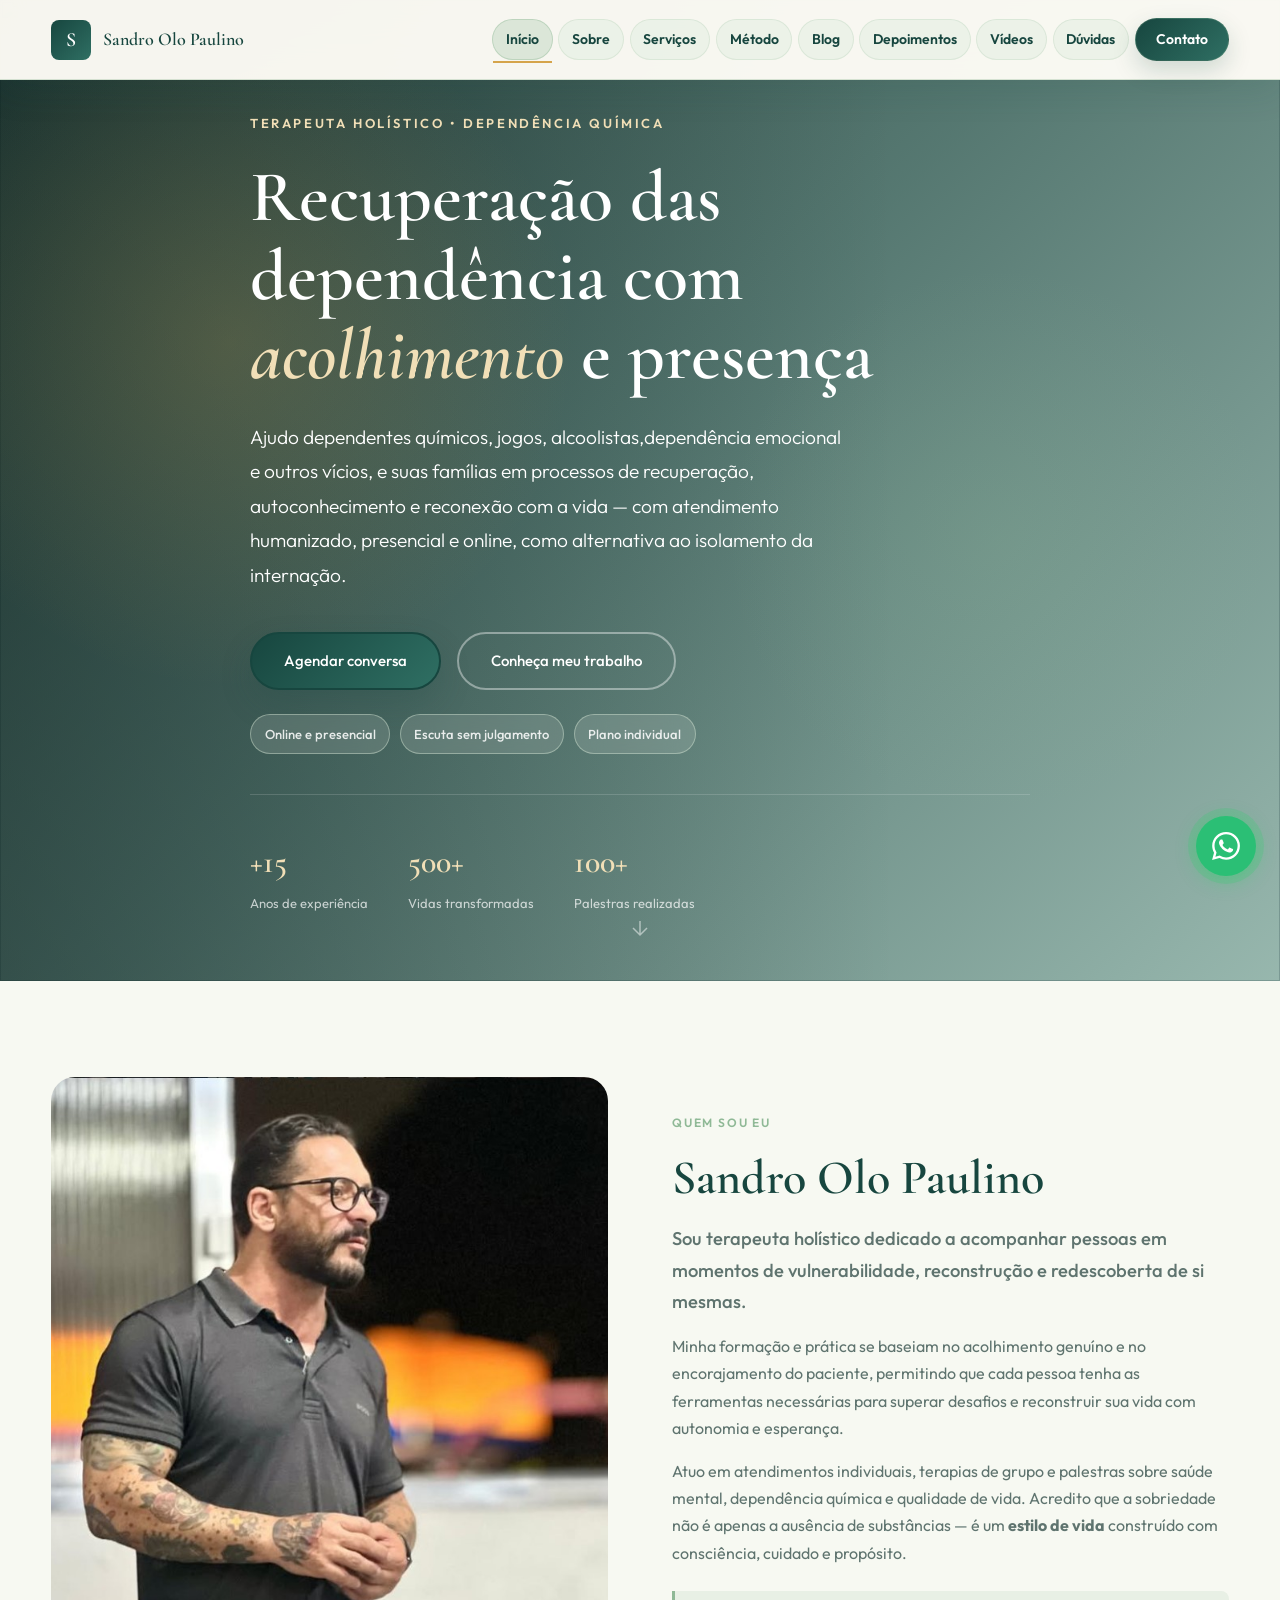
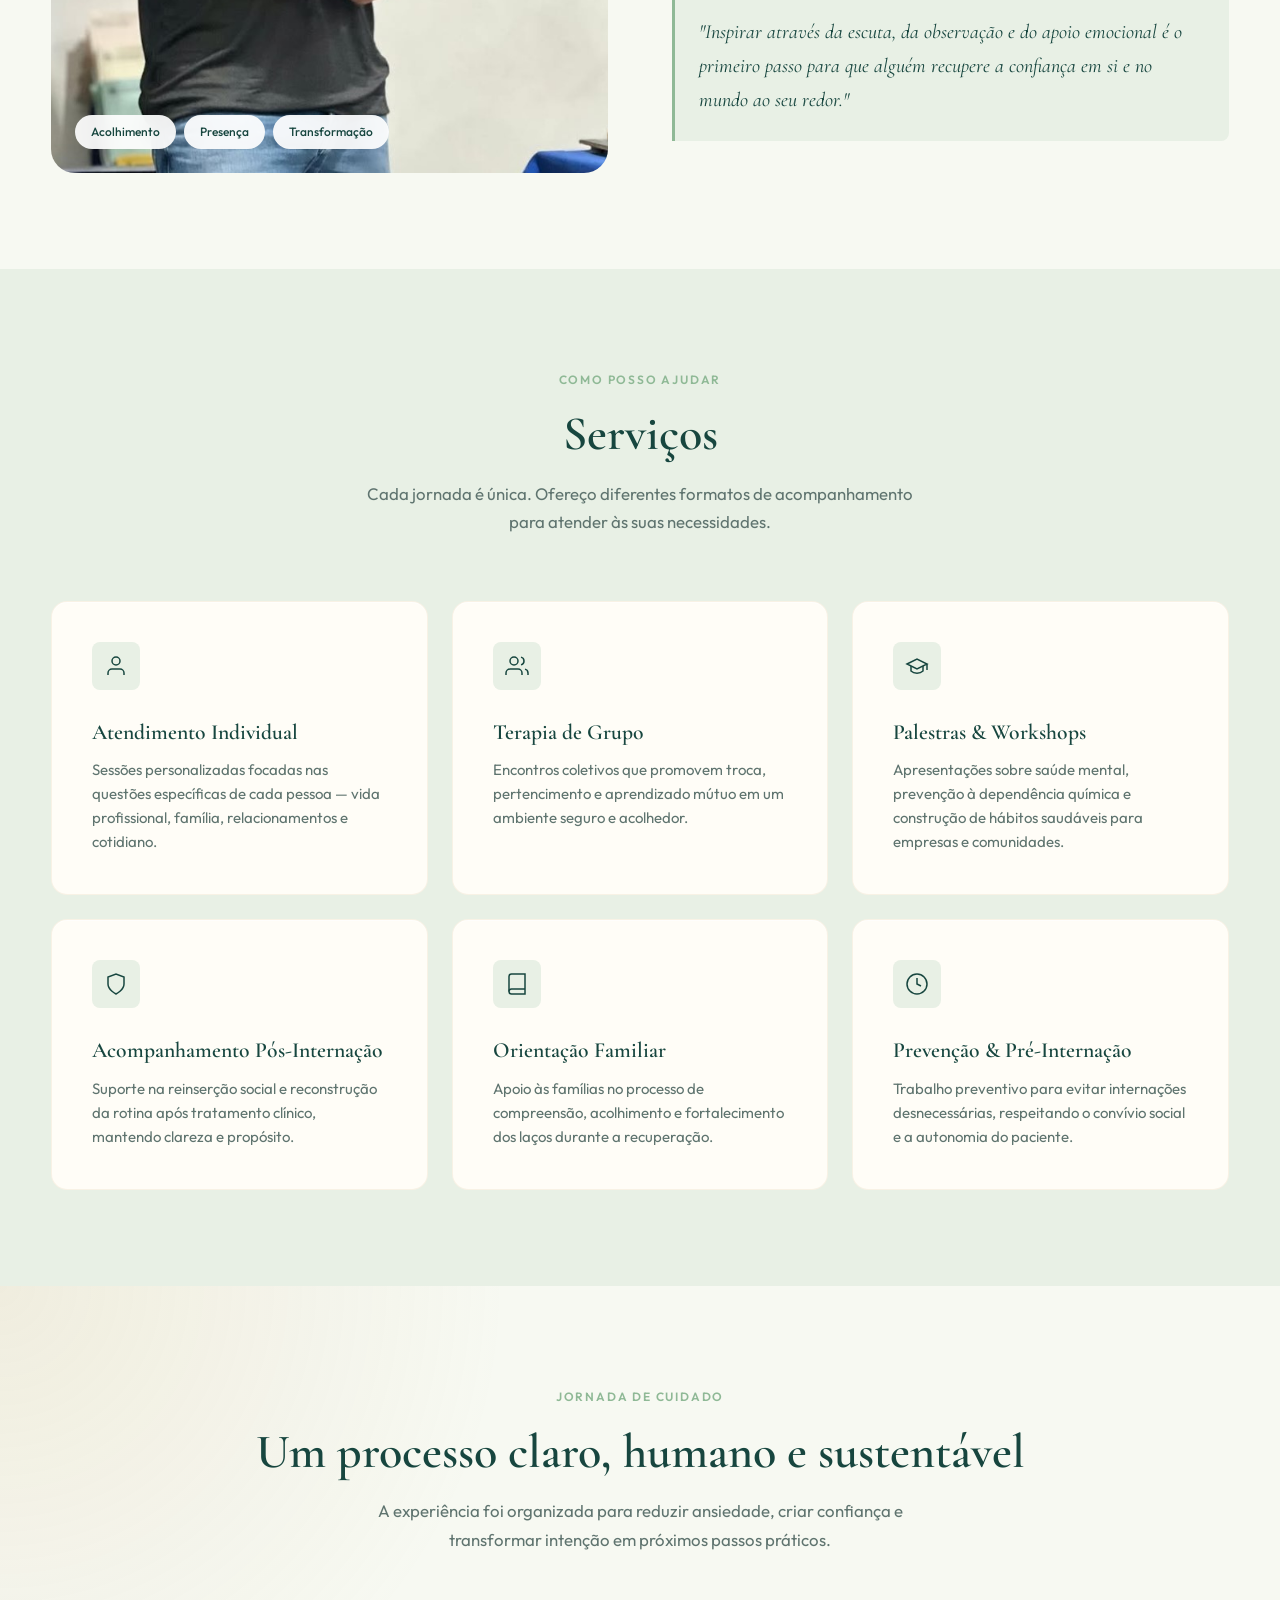
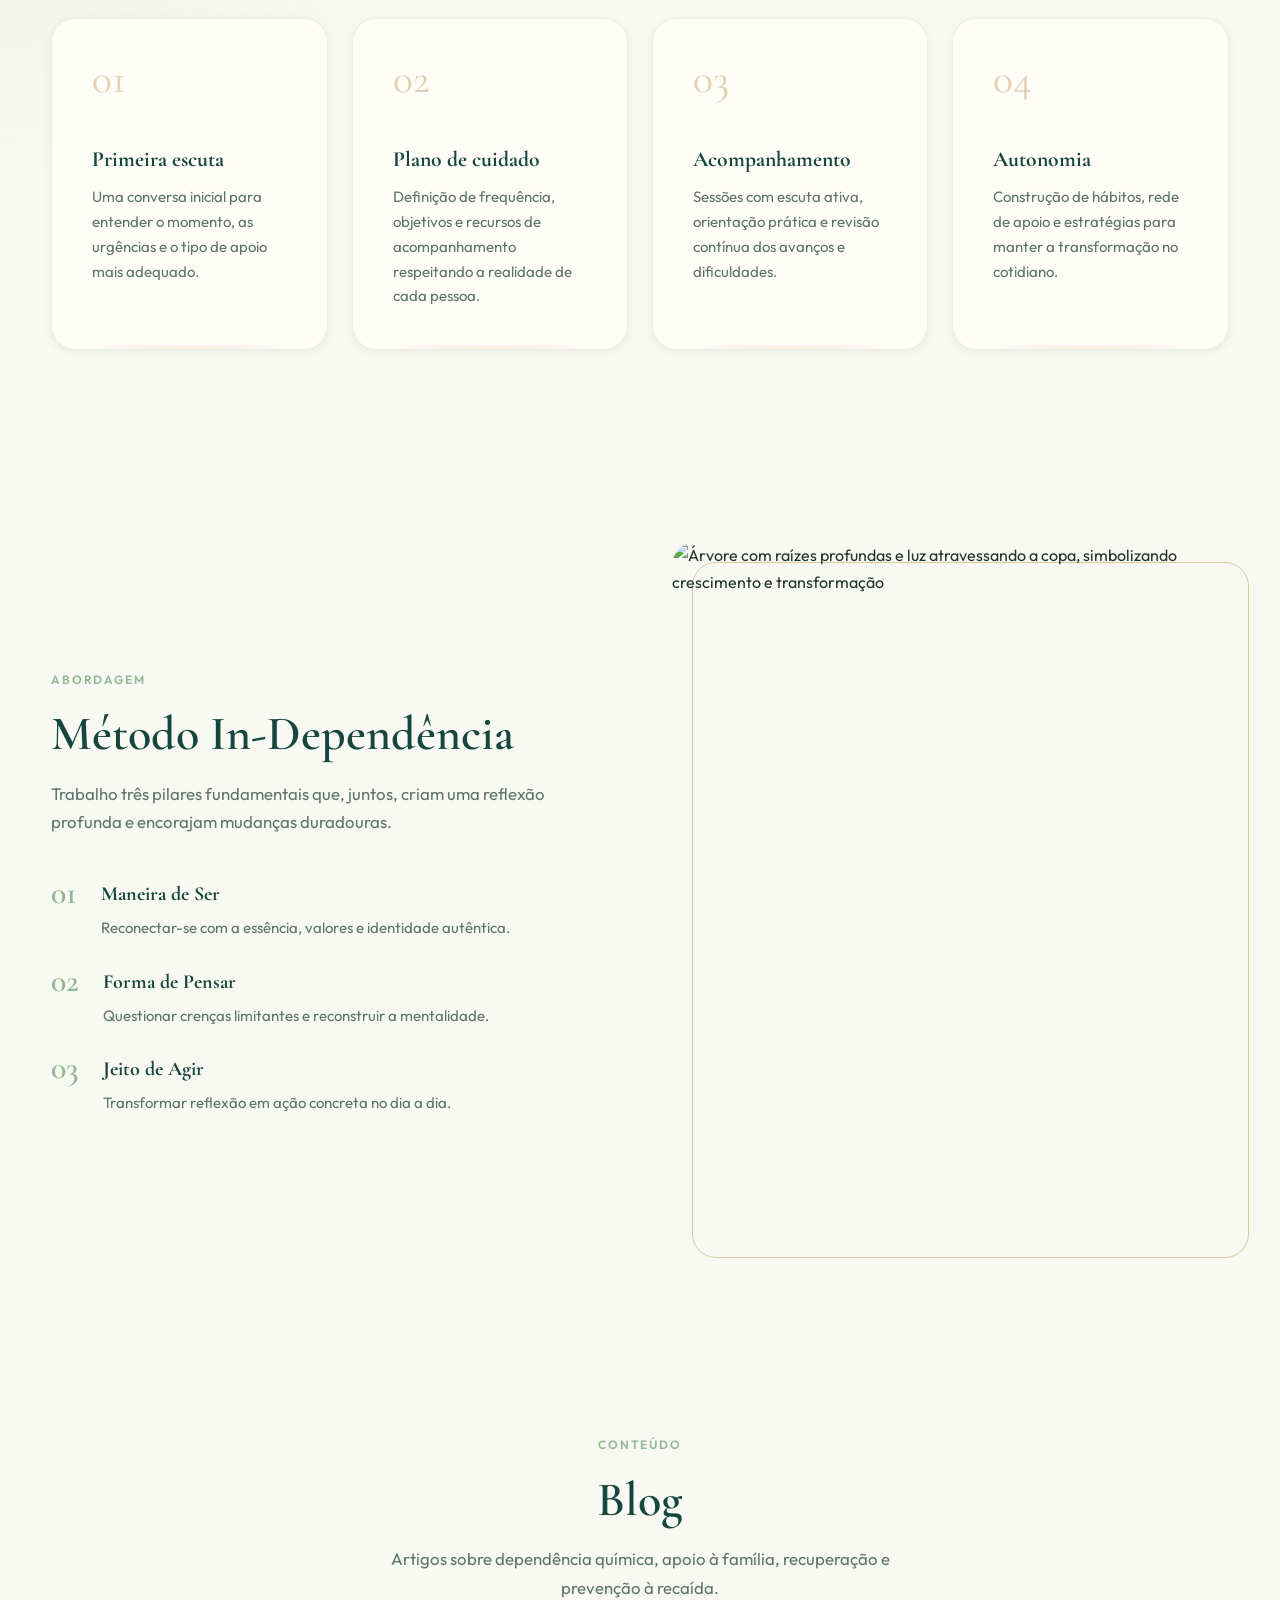
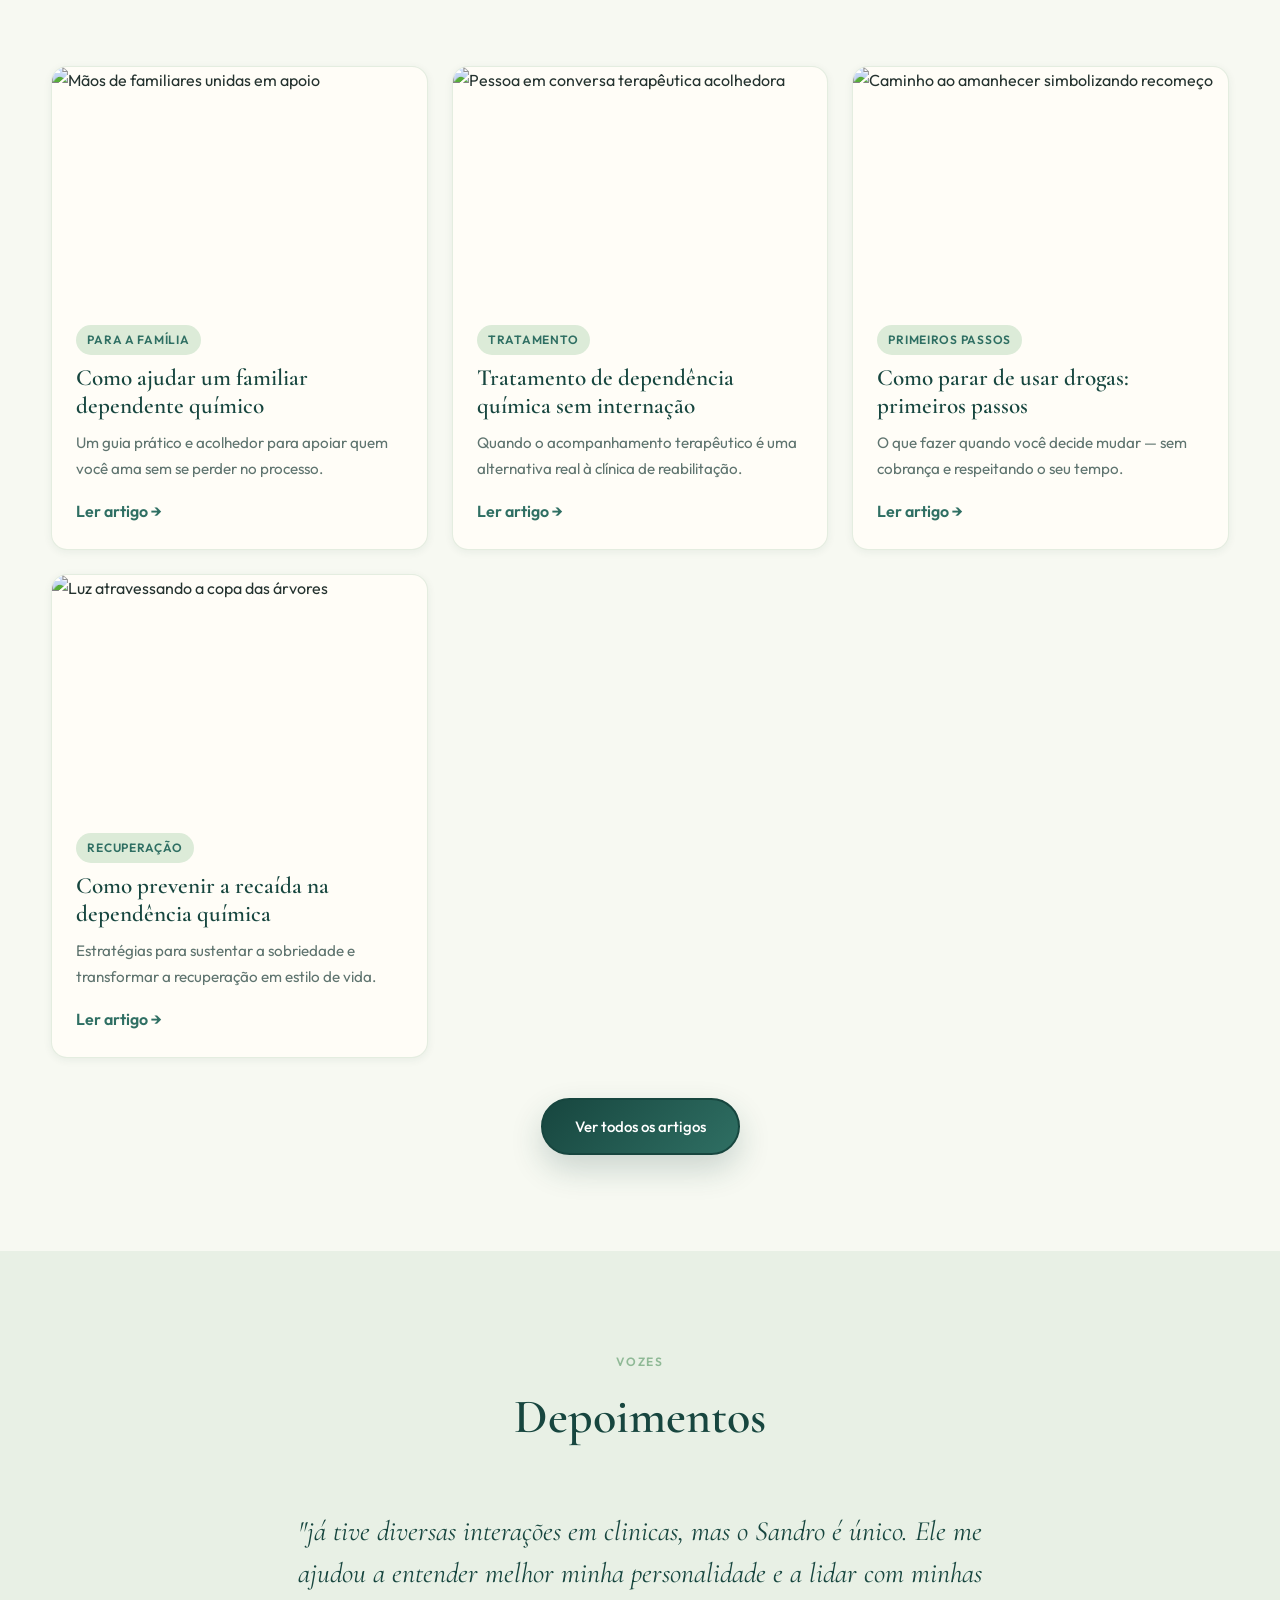
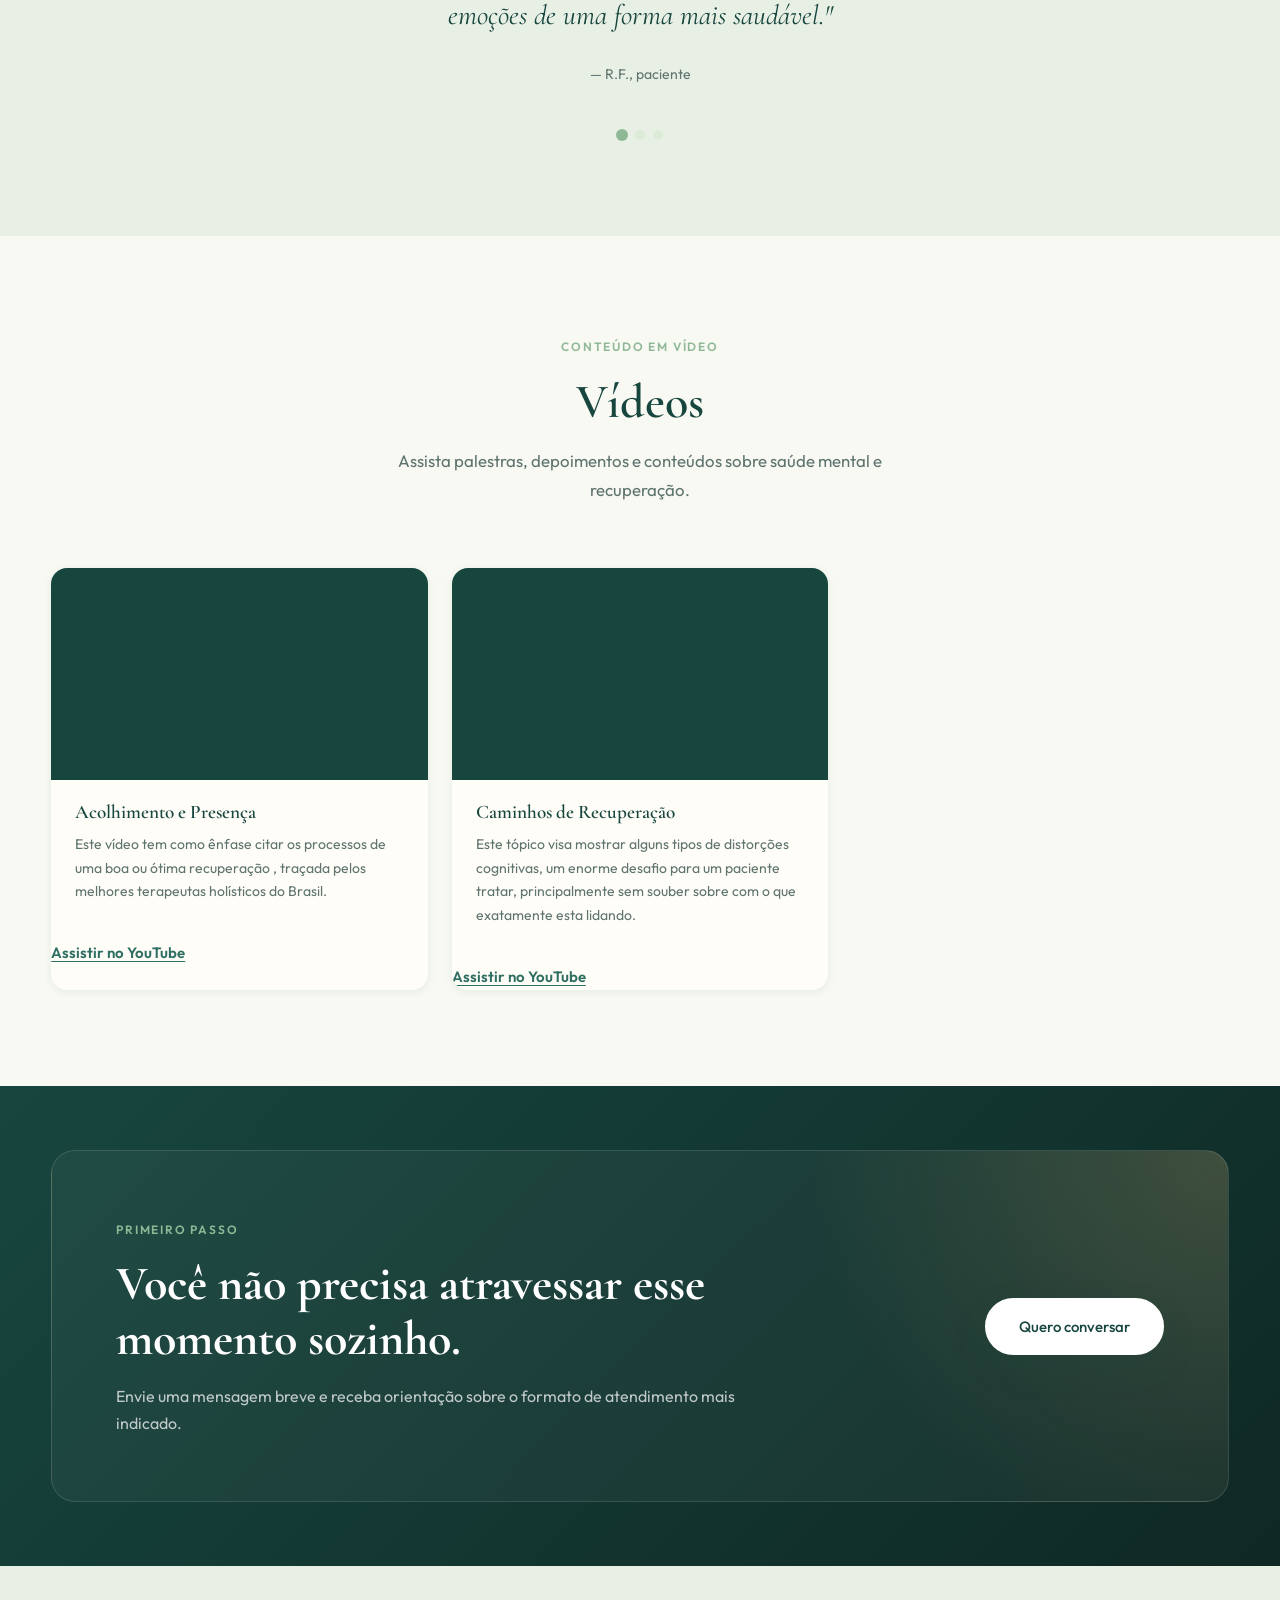
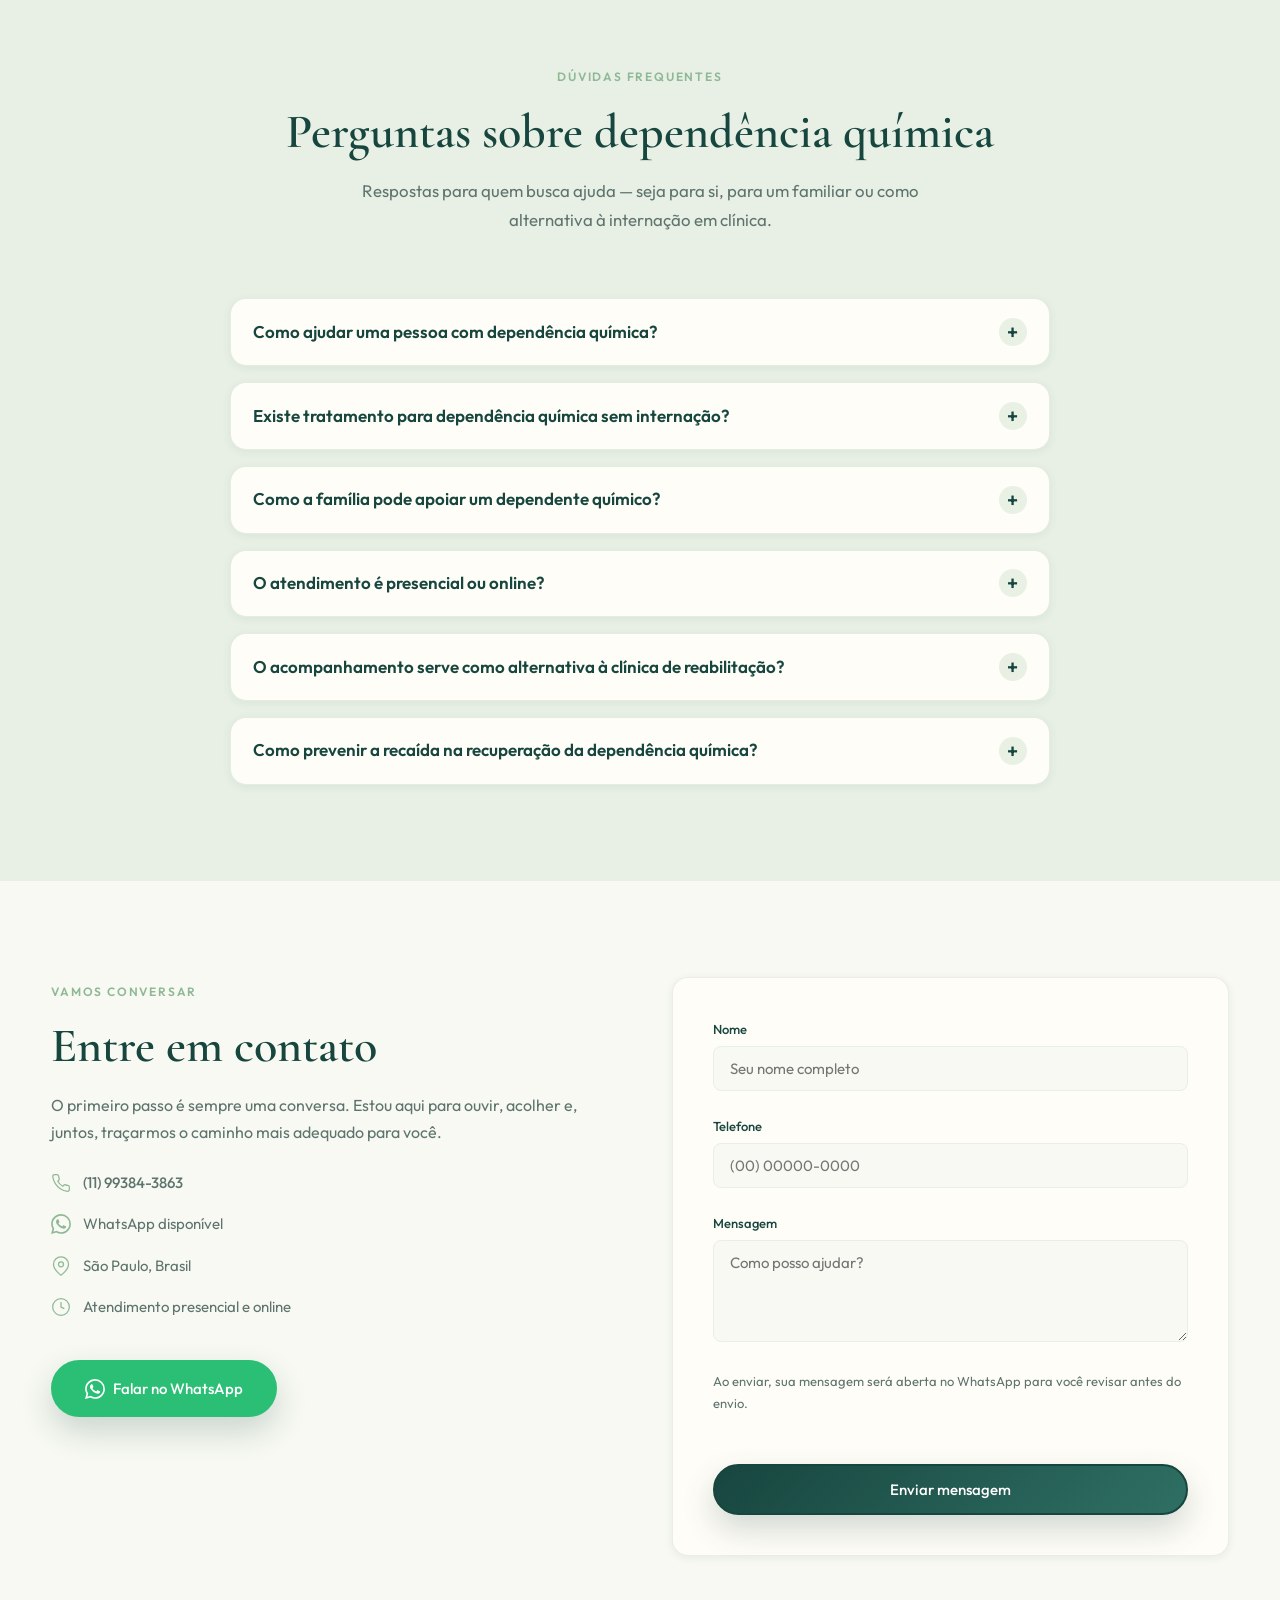
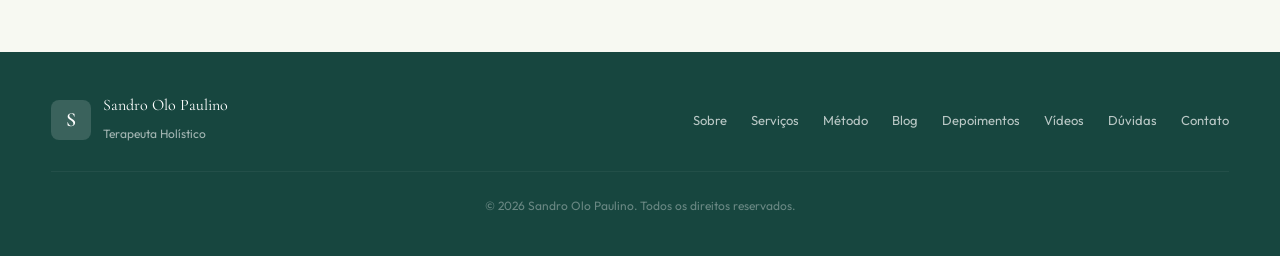
==== index.html @ c5f8e5e2 "Adiciona site estático do Sandro com blog e artigos. Inclui página inicial, estilos, scripts, SEO (s" ====
<!DOCTYPE html>
<html lang="pt-BR">
<head>
  <meta charset="UTF-8">
  <meta name="viewport" content="width=device-width, initial-scale=1.0">
  <title>Dependência Química: Tratamento e Apoio | Sandro Olo Paulino</title>
  <meta name="description" content="Ajuda em dependência química para dependentes e familiares. Atendimento humanizado, presencial e online — uma alternativa ao isolamento da internação. Fale com Sandro Olo Paulino.">
  <meta name="keywords" content="dependência química, tratamento de dependência química, ajuda para dependentes químicos, como ajudar um dependente químico, apoio a famílias de dependentes químicos, alternativa à internação, alternativa à clínica de recuperação, recuperação de dependência química, tratamento de alcoolismo, como parar de usar drogas, terapia para vício, prevenção à recaída, acompanhamento pós-internação, terapeuta holístico, saúde mental, São Paulo, atendimento online">
  <meta name="author" content="Sandro Olo Paulino">
  <meta name="robots" content="index, follow, max-image-preview:large">
  <meta name="theme-color" content="#17463f">
  <meta name="geo.region" content="BR-SP">
  <meta name="geo.placename" content="São Paulo">
  <link rel="canonical" href="https://www.sandroolopaulino.com.br/">

  <!-- Open Graph -->
  <meta property="og:locale" content="pt_BR">
  <meta property="og:type" content="website">
  <meta property="og:site_name" content="Sandro Olo Paulino — Terapeuta Holístico">
  <meta property="og:title" content="Dependência Química: Tratamento e Apoio | Sandro Olo Paulino">
  <meta property="og:description" content="Ajuda em dependência química para dependentes e familiares. Atendimento humanizado, presencial e online — uma alternativa ao isolamento da internação.">
  <meta property="og:url" content="https://www.sandroolopaulino.com.br/">
  <meta property="og:image" content="https://www.sandroolopaulino.com.br/imagens/sandro.jpg">

  <!-- Twitter -->
  <meta name="twitter:card" content="summary_large_image">
  <meta name="twitter:title" content="Dependência Química: Tratamento e Apoio | Sandro Olo Paulino">
  <meta name="twitter:description" content="Ajuda em dependência química para dependentes e familiares. Atendimento humanizado, presencial e online — uma alternativa ao isolamento da internação.">
  <meta name="twitter:image" content="https://www.sandroolopaulino.com.br/imagens/sandro.jpg">
  <link rel="preconnect" href="https://fonts.googleapis.com">
  <link rel="preconnect" href="https://fonts.gstatic.com" crossorigin>
  <link href="https://fonts.googleapis.com/css2?family=Cormorant+Garamond:ital,wght@0,400;0,600;1,400&family=Outfit:wght@300;400;500;600&display=swap" rel="stylesheet">
  <link rel="stylesheet" href="styles.css?v=20260615-9">

  <script type="application/ld+json">
  {
    "@context": "https://schema.org",
    "@graph": [
      {
        "@type": ["ProfessionalService", "MedicalBusiness"],
        "@id": "https://www.sandroolopaulino.com.br/#business",
        "name": "Sandro Olo Paulino — Terapeuta Holístico",
        "description": "Atendimento terapêutico em dependência química para dependentes e familiares, com acompanhamento humanizado presencial e online, como alternativa ao isolamento da internação.",
        "url": "https://www.sandroolopaulino.com.br/",
        "telephone": "+5511993843863",
        "image": "https://www.sandroolopaulino.com.br/imagens/sandro.jpg",
        "priceRange": "$$",
        "medicalSpecialty": "Psychiatric",
        "areaServed": [
          { "@type": "City", "name": "São Paulo" },
          { "@type": "Country", "name": "Brasil" }
        ],
        "address": {
          "@type": "PostalAddress",
          "addressLocality": "São Paulo",
          "addressRegion": "SP",
          "addressCountry": "BR"
        },
        "serviceType": [
          "Tratamento de dependência química",
          "Apoio a famílias de dependentes químicos",
          "Acompanhamento pós-internação",
          "Prevenção à recaída",
          "Terapia individual e em grupo",
          "Atendimento online e presencial"
        ],
        "knowsAbout": [
          "Dependência química",
          "Alcoolismo",
          "Recuperação de dependentes químicos",
          "Prevenção à recaída",
          "Saúde mental",
          "Apoio familiar",
          "Sobriedade"
        ],
        "availableLanguage": "Portuguese",
        "sameAs": ["https://www.youtube.com/@sandroolopaulino8432"],
        "founder": { "@id": "https://www.sandroolopaulino.com.br/#sandro" },
        "contactPoint": {
          "@type": "ContactPoint",
          "telephone": "+5511993843863",
          "contactType": "atendimento",
          "areaServed": "BR",
          "availableLanguage": "Portuguese"
        }
      },
      {
        "@type": "Person",
        "@id": "https://www.sandroolopaulino.com.br/#sandro",
        "name": "Sandro Olo Paulino",
        "jobTitle": "Terapeuta Holístico",
        "description": "Terapeuta holístico que acompanha pessoas na recuperação da dependência química e oferece apoio às suas famílias.",
        "url": "https://www.sandroolopaulino.com.br/",
        "image": "https://www.sandroolopaulino.com.br/imagens/sandro.jpg",
        "telephone": "+5511993843863",
        "knowsAbout": [
          "Dependência química",
          "Recuperação",
          "Saúde mental",
          "Apoio familiar",
          "Prevenção à recaída"
        ],
        "sameAs": ["https://www.youtube.com/@sandroolopaulino8432"]
      },
      {
        "@type": "FAQPage",
        "@id": "https://www.sandroolopaulino.com.br/#faq",
        "mainEntity": [
          {
            "@type": "Question",
            "name": "Como ajudar uma pessoa com dependência química?",
            "acceptedAnswer": {
              "@type": "Answer",
              "text": "O primeiro passo é o acolhimento sem julgamento e a busca por apoio especializado. No acompanhamento terapêutico, trabalhamos a escuta, o vínculo de confiança e ferramentas práticas para que a pessoa retome o controle da própria vida, no seu tempo e com suporte contínuo."
            }
          },
          {
            "@type": "Question",
            "name": "Existe tratamento para dependência química sem internação?",
            "acceptedAnswer": {
              "@type": "Answer",
              "text": "Sim. Para muitos casos, o acompanhamento terapêutico individual e em grupo, com apoio familiar, é uma alternativa que preserva o convívio social e a autonomia. Também atuo na prevenção e no acompanhamento pós-internação, ajudando a evitar internações desnecessárias e recaídas."
            }
          },
          {
            "@type": "Question",
            "name": "Como a família pode apoiar um dependente químico?",
            "acceptedAnswer": {
              "@type": "Answer",
              "text": "A família é parte essencial da recuperação. Ofereço orientação familiar para compreender a dependência, estabelecer limites saudáveis, reduzir a codependência e fortalecer os vínculos durante todo o processo de tratamento."
            }
          },
          {
            "@type": "Question",
            "name": "O atendimento é presencial ou online?",
            "acceptedAnswer": {
              "@type": "Answer",
              "text": "Atendo de forma presencial em São Paulo e também online para todo o Brasil, garantindo acesso ao acompanhamento de onde a pessoa estiver."
            }
          },
          {
            "@type": "Question",
            "name": "O acompanhamento serve como alternativa à clínica de reabilitação?",
            "acceptedAnswer": {
              "@type": "Answer",
              "text": "Sim. Para quem procura uma alternativa à internação ou um suporte complementar antes, durante e depois de uma clínica, o acompanhamento terapêutico oferece um plano de cuidado personalizado, com foco em consciência, propósito e sobriedade como estilo de vida."
            }
          },
          {
            "@type": "Question",
            "name": "Como prevenir a recaída na recuperação da dependência química?",
            "acceptedAnswer": {
              "@type": "Answer",
              "text": "A prevenção à recaída envolve identificar gatilhos, reconstruir rotina e rede de apoio, fortalecer a forma de pensar e agir, e manter acompanhamento contínuo. Esse é um dos pilares do meu trabalho na construção de uma recuperação duradoura."
            }
          }
        ]
      }
    ]
  }
  </script>
</head>
<body>
  <a href="#conteudo" class="skip-link">Pular para o conteúdo</a>

  <!-- Header -->
  <header class="header" id="header">
    <div class="container header__inner">
      <a href="#inicio" class="logo" aria-label="Sandro Olo Paulino - início">
        <span class="logo__mark">S</span>
        <span class="logo__text">Sandro Olo Paulino</span>
      </a>
      <nav class="nav" id="nav" aria-label="Navegação principal">
        <ul class="nav__list">
          <li><a href="#inicio" class="nav__link">Início</a></li>
          <li><a href="#sobre" class="nav__link">Sobre</a></li>
          <li><a href="#servicos" class="nav__link">Serviços</a></li>
          <li><a href="#metodo" class="nav__link">Método</a></li>
          <li><a href="#blog" class="nav__link">Blog</a></li>
          <li><a href="#depoimentos" class="nav__link">Depoimentos</a></li>
          <li><a href="#videos" class="nav__link">Vídeos</a></li>
          <li><a href="#faq" class="nav__link">Dúvidas</a></li>
          <li><a href="#contato" class="nav__link nav__link--cta">Contato</a></li>
        </ul>
      </nav>
      <button class="menu-toggle" id="menuToggle" aria-label="Abrir menu" aria-expanded="false" aria-controls="nav">
        <span></span><span></span><span></span>
      </button>
    </div>
  </header>

  <!-- Hero -->
  <main id="conteudo">
  <section class="hero" id="inicio">
    <div class="hero__bg">
      <img src="https://images.unsplash.com/photo-1506126613408-eca07ce68773?w=1920&q=80" alt="" aria-hidden="true" loading="eager" fetchpriority="high">
      <div class="hero__overlay"></div>
    </div>
    <div class="container hero__content">
      <p class="hero__eyebrow reveal">Terapeuta Holístico • Dependência Química</p>
      <h1 class="hero__title reveal">
        Recuperação das dependência  com<br>
        <em>acolhimento</em> e presença
      </h1>
      <p class="hero__subtitle reveal">
        Ajudo dependentes químicos, jogos, alcoolistas,dependência emocional e outros vícios, e suas famílias em processos de recuperação, autoconhecimento e reconexão com a vida — 
        com atendimento humanizado, presencial e online, como alternativa ao isolamento da internação.
      </p>
      <div class="hero__actions reveal">
        <a href="#contato" class="btn btn--primary">Agendar conversa</a>
        <a href="#sobre" class="btn btn--ghost">Conheça meu trabalho</a>
      </div>
      <div class="hero__trust reveal" aria-label="Diferenciais do atendimento">
        <span>Online e presencial</span>
        <span>Escuta sem julgamento</span>
        <span>Plano individual</span>
      </div>
      <div class="hero__stats reveal">
        <div class="stat">
          <span class="stat__number">+15</span>
          <span class="stat__label">Anos de experiência</span>
        </div>
        <div class="stat">
          <span class="stat__number">500+</span>
          <span class="stat__label">Vidas transformadas</span>
        </div>
        <div class="stat">
          <span class="stat__number">100+</span>
          <span class="stat__label">Palestras realizadas</span>
        </div>
      </div>
    </div>
    <a href="#sobre" class="hero__scroll" aria-label="Rolar para baixo">
      <svg width="24" height="24" viewBox="0 0 24 24" fill="none" stroke="currentColor" stroke-width="1.5"><path d="M12 5v14M5 12l7 7 7-7"/></svg>
    </a>
  </section>

  <!-- Sobre -->
  <section class="section sobre" id="sobre">
    <div class="container">
      <div class="sobre__grid">
        <div class="sobre__visual reveal">
          <div class="sobre__image-wrap">
            <img src="imagens/sandro.jpg" alt="Sandro Olo Paulino, terapeuta holístico" loading="lazy"
                 onerror="this.onerror=null;this.src='imagens/sandro.jpg'">
            <div class="sobre__badge">
              <span>Acolhimento</span>
              <span>Presença</span>
              <span>Transformação</span>
            </div>
          </div>
        </div>
        <div class="sobre__text reveal">
          <span class="section__eyebrow">Quem sou eu</span>
          <h2 class="section__title">Sandro Olo Paulino</h2>
          <p class="sobre__lead">
            Sou terapeuta holístico dedicado a acompanhar pessoas em momentos de vulnerabilidade, 
            reconstrução e redescoberta de si mesmas.
          </p>
          <p>
            Minha formação e prática se baseiam no acolhimento genuíno e no encorajamento do paciente, 
            permitindo que cada pessoa tenha as ferramentas necessárias para superar desafios e 
            reconstruir sua vida com autonomia e esperança.
          </p>
          <p>
            Atuo em atendimentos individuais, terapias de grupo e palestras sobre saúde mental, 
            dependência química e qualidade de vida. Acredito que a sobriedade não é apenas a 
            ausência de substâncias — é um <strong>estilo de vida</strong> construído com consciência, 
            cuidado e propósito.
          </p>
          <blockquote class="sobre__quote">
            "Inspirar através da escuta, da observação e do apoio emocional é o primeiro passo 
            para que alguém recupere a confiança em si e no mundo ao seu redor."
          </blockquote>
        </div>
      </div>
    </div>
  </section>

  <!-- Serviços -->
  <section class="section servicos" id="servicos">
    <div class="container">
      <div class="section__header reveal">
        <span class="section__eyebrow">Como posso ajudar</span>
        <h2 class="section__title">Serviços</h2>
        <p class="section__desc">Cada jornada é única. Ofereço diferentes formatos de acompanhamento para atender às suas necessidades.</p>
      </div>
      <div class="servicos__grid">
        <article class="card reveal">
          <div class="card__icon">
            <svg viewBox="0 0 24 24" fill="none" stroke="currentColor" stroke-width="1.5"><path d="M20 21v-2a4 4 0 0 0-4-4H8a4 4 0 0 0-4 4v2"/><circle cx="12" cy="7" r="4"/></svg>
          </div>
          <h3 class="card__title">Atendimento Individual</h3>
          <p class="card__text">Sessões personalizadas focadas nas questões específicas de cada pessoa — vida profissional, família, relacionamentos e cotidiano.</p>
        </article>
        <article class="card reveal">
          <div class="card__icon">
            <svg viewBox="0 0 24 24" fill="none" stroke="currentColor" stroke-width="1.5"><path d="M17 21v-2a4 4 0 0 0-4-4H5a4 4 0 0 0-4 4v2"/><circle cx="9" cy="7" r="4"/><path d="M23 21v-2a4 4 0 0 0-3-3.87M16 3.13a4 4 0 0 1 0 7.75"/></svg>
          </div>
          <h3 class="card__title">Terapia de Grupo</h3>
          <p class="card__text">Encontros coletivos que promovem troca, pertencimento e aprendizado mútuo em um ambiente seguro e acolhedor.</p>
        </article>
        <article class="card reveal">
          <div class="card__icon">
            <svg viewBox="0 0 24 24" fill="none" stroke="currentColor" stroke-width="1.5"><path d="M22 10v6M2 10l10-5 10 5-10 5z"/><path d="M6 12v5c3 3 9 3 12 0v-5"/></svg>
          </div>
          <h3 class="card__title">Palestras &amp; Workshops</h3>
          <p class="card__text">Apresentações sobre saúde mental, prevenção à dependência química e construção de hábitos saudáveis para empresas e comunidades.</p>
        </article>
        <article class="card reveal">
          <div class="card__icon">
            <svg viewBox="0 0 24 24" fill="none" stroke="currentColor" stroke-width="1.5"><path d="M12 22s8-4 8-10V5l-8-3-8 3v7c0 6 8 10 8 10z"/></svg>
          </div>
          <h3 class="card__title">Acompanhamento Pós-Internação</h3>
          <p class="card__text">Suporte na reinserção social e reconstrução da rotina após tratamento clínico, mantendo clareza e propósito.</p>
        </article>
        <article class="card reveal">
          <div class="card__icon">
            <svg viewBox="0 0 24 24" fill="none" stroke="currentColor" stroke-width="1.5"><path d="M4 19.5A2.5 2.5 0 0 1 6.5 17H20"/><path d="M6.5 2H20v20H6.5A2.5 2.5 0 0 1 4 19.5v-15A2.5 2.5 0 0 1 6.5 2z"/></svg>
          </div>
          <h3 class="card__title">Orientação Familiar</h3>
          <p class="card__text">Apoio às famílias no processo de compreensão, acolhimento e fortalecimento dos laços durante a recuperação.</p>
        </article>
        <article class="card reveal">
          <div class="card__icon">
            <svg viewBox="0 0 24 24" fill="none" stroke="currentColor" stroke-width="1.5"><circle cx="12" cy="12" r="10"/><path d="M12 6v6l4 2"/></svg>
          </div>
          <h3 class="card__title">Prevenção &amp; Pré-Internação</h3>
          <p class="card__text">Trabalho preventivo para evitar internações desnecessárias, respeitando o convívio social e a autonomia do paciente.</p>
        </article>
      </div>
    </div>
  </section>

  <!-- Jornada -->
  <section class="section jornada" id="jornada">
    <div class="container">
      <div class="section__header reveal">
        <span class="section__eyebrow">Jornada de cuidado</span>
        <h2 class="section__title">Um processo claro, humano e sustentável</h2>
        <p class="section__desc">A experiência foi organizada para reduzir ansiedade, criar confiança e transformar intenção em próximos passos práticos.</p>
      </div>
      <div class="jornada__grid">
        <article class="step-card reveal">
          <span class="step-card__number">01</span>
          <h3>Primeira escuta</h3>
          <p>Uma conversa inicial para entender o momento, as urgências e o tipo de apoio mais adequado.</p>
        </article>
        <article class="step-card reveal">
          <span class="step-card__number">02</span>
          <h3>Plano de cuidado</h3>
          <p>Definição de frequência, objetivos e recursos de acompanhamento respeitando a realidade de cada pessoa.</p>
        </article>
        <article class="step-card reveal">
          <span class="step-card__number">03</span>
          <h3>Acompanhamento</h3>
          <p>Sessões com escuta ativa, orientação prática e revisão contínua dos avanços e dificuldades.</p>
        </article>
        <article class="step-card reveal">
          <span class="step-card__number">04</span>
          <h3>Autonomia</h3>
          <p>Construção de hábitos, rede de apoio e estratégias para manter a transformação no cotidiano.</p>
        </article>
      </div>
    </div>
  </section>

  <!-- Método -->
  <section class="section metodo" id="metodo">
    <div class="container">
      <div class="metodo__inner">
        <div class="metodo__content reveal">
          <span class="section__eyebrow">Abordagem</span>
          <h2 class="section__title">Método In-Dependência</h2>
          <p class="metodo__lead">
            Trabalho três pilares fundamentais que, juntos, criam uma reflexão profunda 
            e encorajam mudanças duradouras.
          </p>
          <ul class="metodo__pillars">
            <li class="pillar">
              <span class="pillar__num">01</span>
              <div>
                <h3>Maneira de Ser</h3>
                <p>Reconectar-se com a essência, valores e identidade autêntica.</p>
              </div>
            </li>
            <li class="pillar">
              <span class="pillar__num">02</span>
              <div>
                <h3>Forma de Pensar</h3>
                <p>Questionar crenças limitantes e reconstruir a mentalidade.</p>
              </div>
            </li>
            <li class="pillar">
              <span class="pillar__num">03</span>
              <div>
                <h3>Jeito de Agir</h3>
                <p>Transformar reflexão em ação concreta no dia a dia.</p>
              </div>
            </li>
          </ul>
        </div>
        <div class="metodo__visual reveal">
          <img src="https://images.unsplash.com/photo-1518495973542-4542c06a5843?w=800&q=80" alt="Árvore com raízes profundas e luz atravessando a copa, simbolizando crescimento e transformação" loading="lazy">
        </div>
      </div>
    </div>
  </section>

  <!-- Blog -->
  <section class="section blog-preview" id="blog">
    <div class="container">
      <div class="section__header reveal">
        <span class="section__eyebrow">Conteúdo</span>
        <h2 class="section__title">Blog</h2>
        <p class="section__desc">Artigos sobre dependência química, apoio à família, recuperação e prevenção à recaída.</p>
      </div>
      <div class="blog-grid">
        <article class="post-card reveal">
          <img class="post-card__img" src="https://images.unsplash.com/photo-1516589178581-6cd7833ae3b2?w=800&q=80" alt="Mãos de familiares unidas em apoio" loading="lazy">
          <div class="post-card__body">
            <span class="post-card__tag">Para a família</span>
            <h3 class="post-card__title">Como ajudar um familiar dependente químico</h3>
            <p class="post-card__excerpt">Um guia prático e acolhedor para apoiar quem você ama sem se perder no processo.</p>
            <a class="post-card__more" href="artigos/como-ajudar-um-familiar-dependente-quimico.html">Ler artigo →</a>
          </div>
        </article>
        <article class="post-card reveal">
          <img class="post-card__img" src="https://images.unsplash.com/photo-1499209974431-9dddcece7f88?w=800&q=80" alt="Pessoa em conversa terapêutica acolhedora" loading="lazy">
          <div class="post-card__body">
            <span class="post-card__tag">Tratamento</span>
            <h3 class="post-card__title">Tratamento de dependência química sem internação</h3>
            <p class="post-card__excerpt">Quando o acompanhamento terapêutico é uma alternativa real à clínica de reabilitação.</p>
            <a class="post-card__more" href="artigos/tratamento-dependencia-quimica-sem-internacao.html">Ler artigo →</a>
          </div>
        </article>
        <article class="post-card reveal">
          <img class="post-card__img" src="https://images.unsplash.com/photo-1447752875215-b2761acb3c5d?w=800&q=80" alt="Caminho ao amanhecer simbolizando recomeço" loading="lazy">
          <div class="post-card__body">
            <span class="post-card__tag">Primeiros passos</span>
            <h3 class="post-card__title">Como parar de usar drogas: primeiros passos</h3>
            <p class="post-card__excerpt">O que fazer quando você decide mudar — sem cobrança e respeitando o seu tempo.</p>
            <a class="post-card__more" href="artigos/como-parar-de-usar-drogas-primeiros-passos.html">Ler artigo →</a>
          </div>
        </article>
        <article class="post-card reveal">
          <img class="post-card__img" src="https://images.unsplash.com/photo-1518495973542-4542c06a5843?w=800&q=80" alt="Luz atravessando a copa das árvores" loading="lazy">
          <div class="post-card__body">
            <span class="post-card__tag">Recuperação</span>
            <h3 class="post-card__title">Como prevenir a recaída na dependência química</h3>
            <p class="post-card__excerpt">Estratégias para sustentar a sobriedade e transformar a recuperação em estilo de vida.</p>
            <a class="post-card__more" href="artigos/prevencao-a-recaida-dependencia-quimica.html">Ler artigo →</a>
          </div>
        </article>
      </div>
      <p class="blog-preview__more reveal">
        <a href="blog.html" class="btn btn--primary">Ver todos os artigos</a>
      </p>
    </div>
  </section>

  <!-- Depoimentos -->
  <section class="section depoimentos" id="depoimentos">
    <div class="container">
      <div class="section__header reveal">
        <span class="section__eyebrow">Vozes</span>
        <h2 class="section__title">Depoimentos</h2>
      </div>
      <div class="depoimentos__slider" id="depoimentosSlider">
        <blockquote class="depoimento reveal active">
          <p>"já tive diversas interações em clinicas, mas o Sandro é único. Ele me ajudou a entender melhor minha personalidade e a lidar com minhas emoções de uma forma mais saudável."</p>
          <footer>
            <cite>— R.F., paciente</cite>
          </footer>
        </blockquote>
        <blockquote class="depoimento reveal">
          <p>"As palestras do Sandro transformaram a forma como nossa equipe enxerga saúde mental. Conteúdo profundo e acessível ao mesmo tempo."</p>
          <footer>
            <cite>— Coordenação de RH, empresa parceira</cite>
          </footer>
        </blockquote>
        <blockquote class="depoimento reveal">
          <p>"Encontrar alguém que realmente escuta, sem julgamentos, foi o que minha família precisava. Gratidão eterna pelo trabalho do Sandro."</p>
          <footer>
            <cite>— Familiar acompanhado</cite>
          </footer>
        </blockquote>
      </div>
      <div class="depoimentos__dots" id="depoimentosDots" aria-label="Navegação de depoimentos"></div>
    </div>
  </section>

  <!-- Vídeos -->
  <section class="section videos" id="videos">
    <div class="container">
      <div class="section__header reveal">
        <span class="section__eyebrow">Conteúdo em vídeo</span>
        <h2 class="section__title">Vídeos</h2>
        <p class="section__desc">Assista palestras, depoimentos e conteúdos sobre saúde mental e recuperação.</p>
      </div>
      <div class="videos__grid">
        <article class="video-card reveal">
          <div class="video-card__embed">
            <iframe 
              src="https://www.youtube-nocookie.com/embed/T3yzP3nKpbY?rel=0" 
              title="Passos Para a Recuperação"
              loading="lazy"
              referrerpolicy="strict-origin-when-cross-origin"
              allow="accelerometer; autoplay; clipboard-write; encrypted-media; gyroscope; picture-in-picture; web-share" 
              allowfullscreen>
            </iframe>
          </div>
          <h3 class="video-card__title">Acolhimento e Presença</h3>
          <p class="video-card__desc">Este vídeo tem como ênfase citar os processos de uma boa ou ótima recuperação , traçada pelos melhores terapeutas holísticos do Brasil.</p>
          <a class="video-card__link" href="https://www.youtube.com/watch?v=T3yzP3nKpbY" target="_blank" rel="noopener noreferrer">Assistir no YouTube</a>
        </article>
        <article class="video-card reveal">
          <div class="video-card__embed">
            <iframe 
              src="https://www.youtube-nocookie.com/embed/ADwbt_y49pg?rel=0" 
              title="Distorções Cognitivas"
              loading="lazy"
              referrerpolicy="strict-origin-when-cross-origin"
              allow="accelerometer; autoplay; clipboard-write; encrypted-media; gyroscope; picture-in-picture; web-share" 
              allowfullscreen>
            </iframe>
          </div>
          <h3 class="video-card__title">Caminhos de Recuperação</h3>
          <p class="video-card__desc">Este tópico visa mostrar alguns tipos de distorções cognitivas, um enorme desafio para um paciente tratar, principalmente sem souber sobre com o que exatamente esta lidando.</p>
          <a class="video-card__link" href="https://www.youtube.com/watch?v=ADwbt_y49pg" target="_blank" rel="noopener noreferrer">Assistir no YouTube</a>
        </article>
      </div>
    </div>
  </section>

  <!-- CTA -->
  <section class="cta-band" aria-label="Chamada para contato">
    <div class="container cta-band__inner reveal">
      <div>
        <span class="section__eyebrow">Primeiro passo</span>
        <h2>Você não precisa atravessar esse momento sozinho.</h2>
        <p>Envie uma mensagem breve e receba orientação sobre o formato de atendimento mais indicado.</p>
      </div>
      <a href="#contato" class="btn btn--primary">Quero conversar</a>
    </div>
  </section>

  <!-- FAQ -->
  <section class="section faq" id="faq">
    <div class="container">
      <div class="section__header reveal">
        <span class="section__eyebrow">Dúvidas frequentes</span>
        <h2 class="section__title">Perguntas sobre dependência química</h2>
        <p class="section__desc">Respostas para quem busca ajuda — seja para si, para um familiar ou como alternativa à internação em clínica.</p>
      </div>
      <div class="faq__list reveal">
        <details class="faq__item">
          <summary>Como ajudar uma pessoa com dependência química?</summary>
          <p>O primeiro passo é o acolhimento sem julgamento e a busca por apoio especializado. No acompanhamento terapêutico, trabalhamos a escuta, o vínculo de confiança e ferramentas práticas para que a pessoa retome o controle da própria vida, no seu tempo e com suporte contínuo.</p>
        </details>
        <details class="faq__item">
          <summary>Existe tratamento para dependência química sem internação?</summary>
          <p>Sim. Para muitos casos, o acompanhamento terapêutico individual e em grupo, com apoio familiar, é uma alternativa que preserva o convívio social e a autonomia. Também atuo na prevenção e no acompanhamento pós-internação, ajudando a evitar internações desnecessárias e recaídas.</p>
        </details>
        <details class="faq__item">
          <summary>Como a família pode apoiar um dependente químico?</summary>
          <p>A família é parte essencial da recuperação. Ofereço orientação familiar para compreender a dependência, estabelecer limites saudáveis, reduzir a codependência e fortalecer os vínculos durante todo o processo de tratamento.</p>
        </details>
        <details class="faq__item">
          <summary>O atendimento é presencial ou online?</summary>
          <p>Atendo de forma presencial em São Paulo e também online para todo o Brasil, garantindo acesso ao acompanhamento de onde a pessoa estiver.</p>
        </details>
        <details class="faq__item">
          <summary>O acompanhamento serve como alternativa à clínica de reabilitação?</summary>
          <p>Sim. Para quem procura uma alternativa à internação ou um suporte complementar antes, durante e depois de uma clínica, o acompanhamento terapêutico oferece um plano de cuidado personalizado, com foco em consciência, propósito e sobriedade como estilo de vida.</p>
        </details>
        <details class="faq__item">
          <summary>Como prevenir a recaída na recuperação da dependência química?</summary>
          <p>A prevenção à recaída envolve identificar gatilhos, reconstruir rotina e rede de apoio, fortalecer a forma de pensar e agir, e manter acompanhamento contínuo. Esse é um dos pilares do meu trabalho na construção de uma recuperação duradoura.</p>
        </details>
      </div>
    </div>
  </section>

  <!-- Contato -->
  <section class="section contato" id="contato">
    <div class="container">
      <div class="contato__grid">
        <div class="contato__info reveal">
          <span class="section__eyebrow">Vamos conversar</span>
          <h2 class="section__title">Entre em contato</h2>
          <p>
            O primeiro passo é sempre uma conversa. Estou aqui para ouvir, acolher 
            e, juntos, traçarmos o caminho mais adequado para você.
          </p>
          <ul class="contato__list">
            <li>
              <svg viewBox="0 0 24 24" fill="none" stroke="currentColor" stroke-width="1.5"><path d="M22 16.92v3a2 2 0 0 1-2.18 2 19.79 19.79 0 0 1-8.63-3.07 19.5 19.5 0 0 1-6-6 19.79 19.79 0 0 1-3.07-8.67A2 2 0 0 1 4.11 2h3a2 2 0 0 1 2 1.72c.127.96.361 1.903.7 2.81a2 2 0 0 1-.45 2.11L8.09 9.91a16 16 0 0 0 6 6l1.27-1.27a2 2 0 0 1 2.11-.45c.907.339 1.85.573 2.81.7A2 2 0 0 1 22 16.92z"/></svg>
              <span><a href="tel:+5511993843863">(11) 99384-3863</a></span>
            </li>
            <li>
              <svg viewBox="0 0 24 24" fill="currentColor"><path d="M17.472 14.382c-.297-.149-1.758-.867-2.03-.967-.273-.099-.471-.148-.67.15-.197.297-.767.966-.94 1.164-.173.199-.347.223-.644.075-.297-.15-1.255-.463-2.39-1.475-.883-.788-1.48-1.761-1.653-2.059-.173-.297-.018-.458.13-.606.134-.133.298-.347.446-.52.149-.174.198-.298.298-.497.099-.198.05-.371-.025-.52-.075-.149-.669-1.612-.916-2.207-.242-.579-.487-.5-.669-.51-.173-.008-.371-.01-.57-.01-.198 0-.52.074-.792.372-.272.297-1.04 1.016-1.04 2.479 0 1.462 1.065 2.875 1.213 3.074.149.198 2.096 3.2 5.077 4.487.709.306 1.262.489 1.694.625.712.227 1.36.195 1.871.118.571-.085 1.758-.719 2.006-1.413.248-.694.248-1.289.173-1.413-.074-.124-.272-.198-.57-.347m-5.421 7.403h-.004a9.87 9.87 0 0 1-5.031-1.378l-.361-.214-3.741.982.998-3.648-.235-.374a9.86 9.86 0 0 1-1.51-5.26c.001-5.45 4.436-9.884 9.888-9.884 2.64 0 5.122 1.03 6.988 2.898a9.825 9.825 0 0 1 2.893 6.994c-.003 5.45-4.435 9.884-9.885 9.884m8.413-18.297A11.815 11.815 0 0 0 12.05 0C5.495 0 .16 5.335.157 11.892c0 2.096.547 4.142 1.588 5.945L.057 24l6.305-1.654a11.882 11.882 0 0 0 5.683 1.448h.005c6.554 0 11.89-5.335 11.893-11.893a11.821 11.821 0 0 0-3.48-8.413z"/></svg>
              <span>WhatsApp disponível</span>
            </li>
            <li>
              <svg viewBox="0 0 24 24" fill="none" stroke="currentColor" stroke-width="1.5"><path d="M21 10c0 7-9 13-9 13s-9-6-9-13a9 9 0 0 1 18 0z"/><circle cx="12" cy="10" r="3"/></svg>
              <span>São Paulo, Brasil</span>
            </li>
            <li>
              <svg viewBox="0 0 24 24" fill="none" stroke="currentColor" stroke-width="1.5"><circle cx="12" cy="12" r="10"/><path d="M12 6v6l4 2"/></svg>
              <span>Atendimento presencial e online</span>
            </li>
          </ul>
          <a href="#" class="btn btn--primary btn--whatsapp" id="contatoWhatsapp">
            <svg viewBox="0 0 24 24" fill="currentColor"><path d="M17.472 14.382c-.297-.149-1.758-.867-2.03-.967-.273-.099-.471-.148-.67.15-.197.297-.767.966-.94 1.164-.173.199-.347.223-.644.075-.297-.15-1.255-.463-2.39-1.475-.883-.788-1.48-1.761-1.653-2.059-.173-.297-.018-.458.13-.606.134-.133.298-.347.446-.52.149-.174.198-.298.298-.497.099-.198.05-.371-.025-.52-.075-.149-.669-1.612-.916-2.207-.242-.579-.487-.5-.669-.51-.173-.008-.371-.01-.57-.01-.198 0-.52.074-.792.372-.272.297-1.04 1.016-1.04 2.479 0 1.462 1.065 2.875 1.213 3.074.149.198 2.096 3.2 5.077 4.487.709.306 1.262.489 1.694.625.712.227 1.36.195 1.871.118.571-.085 1.758-.719 2.006-1.413.248-.694.248-1.289.173-1.413-.074-.124-.272-.198-.57-.347m-5.421 7.403h-.004a9.87 9.87 0 0 1-5.031-1.378l-.361-.214-3.741.982.998-3.648-.235-.374a9.86 9.86 0 0 1-1.51-5.26c.001-5.45 4.436-9.884 9.888-9.884 2.64 0 5.122 1.03 6.988 2.898a9.825 9.825 0 0 1 2.893 6.994c-.003 5.45-4.435 9.884-9.885 9.884m8.413-18.297A11.815 11.815 0 0 0 12.05 0C5.495 0 .16 5.335.157 11.892c0 2.096.547 4.142 1.588 5.945L.057 24l6.305-1.654a11.882 11.882 0 0 0 5.683 1.448h.005c6.554 0 11.89-5.335 11.893-11.893a11.821 11.821 0 0 0-3.48-8.413z"/></svg>
            Falar no WhatsApp
          </a>
        </div>
        <form class="contato__form reveal" id="contatoForm" novalidate>
          <div class="form-group">
            <label for="nome">Nome</label>
            <input type="text" id="nome" name="nome" autocomplete="name" required minlength="2" placeholder="Seu nome completo">
          </div>
          <div class="form-group">
            <label for="telefone">Telefone</label>
            <input type="tel" id="telefone" name="telefone" autocomplete="tel" inputmode="tel" required placeholder="(00) 00000-0000">
          </div>
          <div class="form-group">
            <label for="mensagem">Mensagem</label>
            <textarea id="mensagem" name="mensagem" rows="4" required minlength="8" placeholder="Como posso ajudar?"></textarea>
          </div>
          <p class="form-note">Ao enviar, sua mensagem será aberta no WhatsApp para você revisar antes do envio.</p>
          <div class="form-status" id="formStatus" role="status" aria-live="polite"></div>
          <button type="submit" class="btn btn--primary btn--full">Enviar mensagem</button>
        </form>
      </div>
    </div>
  </section>
  </main>

  <!-- Footer -->
  <footer class="footer">
    <div class="container footer__inner">
      <div class="footer__brand">
        <span class="logo__mark">S</span>
        <p>Sandro Olo Paulino<br><small>Terapeuta Holístico</small></p>
      </div>
      <nav class="footer__nav" aria-label="Links do rodapé">
        <a href="#sobre">Sobre</a>
        <a href="#servicos">Serviços</a>
        <a href="#metodo">Método</a>
        <a href="#blog">Blog</a>
        <a href="#depoimentos">Depoimentos</a>
        <a href="#videos">Vídeos</a>
        <a href="#faq">Dúvidas</a>
        <a href="#contato">Contato</a>
      </nav>
      <p class="footer__copy">&copy; 2026 Sandro Olo Paulino. Todos os direitos reservados.</p>
    </div>
  </footer>

  <!-- WhatsApp FAB Menu -->
  <div class="whatsapp-widget" id="whatsappWidget">
    <div class="whatsapp-menu" id="whatsappMenu" aria-hidden="true" role="dialog" aria-label="Atendimento por WhatsApp">
      <div class="whatsapp-menu__header">
        <img src="https://ui-avatars.com/api/?name=Sandro+Paulino&background=1a3a35&color=fff&size=48" alt="" class="whatsapp-menu__avatar">
        <div>
          <strong>Sandro Olo Paulino</strong>
          <span>Online — responde em breve</span>
        </div>
      </div>
      <p class="whatsapp-menu__msg">Olá! Como posso ajudar você hoje?</p>
      <a href="#" class="whatsapp-menu__btn" id="whatsappMenuBtn">
        <svg viewBox="0 0 24 24" fill="currentColor"><path d="M17.472 14.382c-.297-.149-1.758-.867-2.03-.967-.273-.099-.471-.148-.67.15-.197.297-.767.966-.94 1.164-.173.199-.347.223-.644.075-.297-.15-1.255-.463-2.39-1.475-.883-.788-1.48-1.761-1.653-2.059-.173-.297-.018-.458.13-.606.134-.133.298-.347.446-.52.149-.174.198-.298.298-.497.099-.198.05-.371-.025-.52-.075-.149-.669-1.612-.916-2.207-.242-.579-.487-.5-.669-.51-.173-.008-.371-.01-.57-.01-.198 0-.52.074-.792.372-.272.297-1.04 1.016-1.04 2.479 0 1.462 1.065 2.875 1.213 3.074.149.198 2.096 3.2 5.077 4.487.709.306 1.262.489 1.694.625.712.227 1.36.195 1.871.118.571-.085 1.758-.719 2.006-1.413.248-.694.248-1.289.173-1.413-.074-.124-.272-.198-.57-.347m-5.421 7.403h-.004a9.87 9.87 0 0 1-5.031-1.378l-.361-.214-3.741.982.998-3.648-.235-.374a9.86 9.86 0 0 1-1.51-5.26c.001-5.45 4.436-9.884 9.888-9.884 2.64 0 5.122 1.03 6.988 2.898a9.825 9.825 0 0 1 2.893 6.994c-.003 5.45-4.435 9.884-9.885 9.884m8.413-18.297A11.815 11.815 0 0 0 12.05 0C5.495 0 .16 5.335.157 11.892c0 2.096.547 4.142 1.588 5.945L.057 24l6.305-1.654a11.882 11.882 0 0 0 5.683 1.448h.005c6.554 0 11.89-5.335 11.893-11.893a11.821 11.821 0 0 0-3.48-8.413z"/></svg>
        Iniciar conversa
      </a>
    </div>
    <button class="whatsapp-fab" id="whatsappFab" aria-label="Abrir menu do WhatsApp" aria-expanded="false">
      <svg class="whatsapp-fab__icon whatsapp-fab__icon--open" viewBox="0 0 24 24" fill="currentColor"><path d="M17.472 14.382c-.297-.149-1.758-.867-2.03-.967-.273-.099-.471-.148-.67.15-.197.297-.767.966-.94 1.164-.173.199-.347.223-.644.075-.297-.15-1.255-.463-2.39-1.475-.883-.788-1.48-1.761-1.653-2.059-.173-.297-.018-.458.13-.606.134-.133.298-.347.446-.52.149-.174.198-.298.298-.497.099-.198.05-.371-.025-.52-.075-.149-.669-1.612-.916-2.207-.242-.579-.487-.5-.669-.51-.173-.008-.371-.01-.57-.01-.198 0-.52.074-.792.372-.272.297-1.04 1.016-1.04 2.479 0 1.462 1.065 2.875 1.213 3.074.149.198 2.096 3.2 5.077 4.487.709.306 1.262.489 1.694.625.712.227 1.36.195 1.871.118.571-.085 1.758-.719 2.006-1.413.248-.694.248-1.289.173-1.413-.074-.124-.272-.198-.57-.347m-5.421 7.403h-.004a9.87 9.87 0 0 1-5.031-1.378l-.361-.214-3.741.982.998-3.648-.235-.374a9.86 9.86 0 0 1-1.51-5.26c.001-5.45 4.436-9.884 9.888-9.884 2.64 0 5.122 1.03 6.988 2.898a9.825 9.825 0 0 1 2.893 6.994c-.003 5.45-4.435 9.884-9.885 9.884m8.413-18.297A11.815 11.815 0 0 0 12.05 0C5.495 0 .16 5.335.157 11.892c0 2.096.547 4.142 1.588 5.945L.057 24l6.305-1.654a11.882 11.882 0 0 0 5.683 1.448h.005c6.554 0 11.89-5.335 11.893-11.893a11.821 11.821 0 0 0-3.48-8.413z"/></svg>
      <svg class="whatsapp-fab__icon whatsapp-fab__icon--close" viewBox="0 0 24 24" fill="none" stroke="currentColor" stroke-width="2"><path d="M18 6L6 18M6 6l12 12"/></svg>
    </button>
  </div>

  <script src="script.js?v=20260615-9"></script>
</body>
</html>
---- styles.css ----
/* ============================================
   Sandro Olo Paulino — Portfolio Landing Page
   ============================================ */

:root {
  --color-bg: #f7f9f2;
  --color-bg-alt: #e8f0e5;
  --color-surface: #fffdf7;
  --color-surface-soft: rgba(255, 253, 247, 0.86);
  --color-primary: #17463f;
  --color-primary-light: #2f6f63;
  --color-accent: #8fb996;
  --color-accent-soft: #dcebd8;
  --color-hope: #d5a44b;
  --color-hope-soft: #f1dfb7;
  --color-text: #24322f;
  --color-text-muted: #5f746f;
  --color-text-light: #8aa09b;
  --color-whatsapp: #2bbf75;
  --color-whatsapp-dark: #16885a;

  --font-display: 'Cormorant Garamond', Georgia, serif;
  --font-body: 'Outfit', system-ui, sans-serif;

  --space-xs: 0.5rem;
  --space-sm: 1rem;
  --space-md: 1.5rem;
  --space-lg: 2.5rem;
  --space-xl: 4rem;
  --space-2xl: 6rem;

  --radius-sm: 8px;
  --radius-md: 16px;
  --radius-lg: 24px;
  --radius-full: 9999px;

  --shadow-sm: 0 2px 8px rgba(23, 70, 63, 0.07);
  --shadow-md: 0 8px 30px rgba(23, 70, 63, 0.12);
  --shadow-lg: 0 20px 60px rgba(23, 70, 63, 0.16);
  --shadow-glow: 0 24px 80px rgba(143, 185, 150, 0.24);

  --transition: 0.3s cubic-bezier(0.4, 0, 0.2, 1);
  --transition-slow: 0.6s cubic-bezier(0.4, 0, 0.2, 1);

  --header-height: 80px;
}

*, *::before, *::after {
  box-sizing: border-box;
  margin: 0;
  padding: 0;
}

html {
  scroll-behavior: smooth;
  scroll-padding-top: var(--header-height);
}

body {
  font-family: var(--font-body);
  font-size: 1rem;
  font-weight: 400;
  line-height: 1.7;
  color: var(--color-text);
  background: var(--color-bg);
  overflow-x: hidden;
  -webkit-font-smoothing: antialiased;
}

body.is-locked {
  overflow: hidden;
}

img {
  max-width: 100%;
  height: auto;
  display: block;
}

a {
  color: inherit;
  text-decoration: none;
}

ul { list-style: none; }

.skip-link {
  position: fixed;
  top: -120px;
  left: 1rem;
  z-index: 10001;
  padding: 0.75rem 1rem;
  background: var(--color-primary);
  color: #fff;
  border-radius: var(--radius-full);
  transform: none;
  transition: var(--transition);
}

.skip-link:focus {
  top: 1rem;
}

:focus-visible {
  outline: 3px solid rgba(213, 164, 75, 0.75);
  outline-offset: 4px;
}

.btn:focus-visible,
.nav__link:focus-visible,
.logo:focus-visible,
.whatsapp-fab:focus-visible,
.depoimentos__dots button:focus-visible {
  outline-offset: 6px;
}

.container {
  width: min(1200px, 92vw);
  margin-inline: auto;
}

/* ---- Typography ---- */
.section__eyebrow {
  display: inline-block;
  font-size: 0.75rem;
  font-weight: 600;
  letter-spacing: 0.15em;
  text-transform: uppercase;
  color: var(--color-accent);
  margin-bottom: var(--space-sm);
}

.section__title {
  font-family: var(--font-display);
  font-size: clamp(2rem, 5vw, 3rem);
  font-weight: 600;
  color: var(--color-primary);
  line-height: 1.2;
  margin-bottom: var(--space-sm);
}

.section__desc {
  color: var(--color-text-muted);
  max-width: 560px;
  font-size: 1.05rem;
}

.section__header {
  text-align: center;
  margin-bottom: var(--space-xl);
}

.section__header .section__desc {
  margin-inline: auto;
}

.section {
  padding-block: var(--space-2xl);
}

/* ---- Buttons ---- */
.btn {
  display: inline-flex;
  align-items: center;
  justify-content: center;
  gap: 0.5rem;
  padding: 0.875rem 2rem;
  font-family: var(--font-body);
  font-size: 0.9375rem;
  font-weight: 500;
  border-radius: var(--radius-full);
  border: 2px solid transparent;
  cursor: pointer;
  transition: var(--transition);
  white-space: nowrap;
}

.btn svg {
  width: 20px;
  height: 20px;
}

.btn--primary {
  background: linear-gradient(135deg, var(--color-primary), var(--color-primary-light));
  color: #fff;
  border-color: var(--color-primary);
  box-shadow: 0 14px 32px rgba(23, 70, 63, 0.2);
}

.btn--primary:hover {
  background: var(--color-primary-light);
  border-color: var(--color-primary-light);
  transform: translateY(-2px);
  box-shadow: var(--shadow-md);
}

.btn--ghost {
  background: transparent;
  color: #fff;
  border-color: rgba(255, 255, 255, 0.4);
}

.btn--ghost:hover {
  background: rgba(255, 255, 255, 0.1);
  border-color: rgba(255, 255, 255, 0.7);
}

.btn--whatsapp {
  background: var(--color-whatsapp);
  border-color: var(--color-whatsapp);
}

.btn--whatsapp:hover {
  background: var(--color-whatsapp-dark);
  border-color: var(--color-whatsapp-dark);
}

.btn--full {
  width: 100%;
}

/* ---- Header ---- */
.header {
  position: fixed;
  top: 0;
  left: 0;
  right: 0;
  z-index: 1000;
  height: var(--header-height);
  background: rgba(255, 253, 247, 0.96);
  border-bottom: 1px solid rgba(143, 185, 150, 0.34);
  backdrop-filter: blur(18px);
  -webkit-backdrop-filter: blur(18px);
  box-shadow: 0 12px 34px rgba(23, 70, 63, 0.12);
  transition: var(--transition);
}

.header.scrolled {
  background: rgba(255, 253, 247, 0.98);
  border-bottom-color: rgba(143, 185, 150, 0.28);
  box-shadow: var(--shadow-sm);
}

.header.scrolled .logo__mark {
  box-shadow: 0 10px 22px rgba(23, 70, 63, 0.14);
}

.header__inner {
  display: flex;
  align-items: center;
  justify-content: space-between;
  height: 100%;
}

.logo {
  display: flex;
  align-items: center;
  gap: 0.75rem;
  z-index: 1001;
}

.logo__mark {
  display: grid;
  place-items: center;
  width: 40px;
  height: 40px;
  background: linear-gradient(135deg, var(--color-primary), var(--color-primary-light));
  color: #fff;
  font-family: var(--font-display);
  font-size: 1.25rem;
  font-weight: 600;
  border-radius: var(--radius-sm);
}

.logo__text {
  font-family: var(--font-display);
  font-size: 1.125rem;
  font-weight: 600;
  color: var(--color-primary);
}

.nav__list {
  display: flex;
  align-items: center;
  gap: 0.35rem;
}

.nav__link {
  display: inline-flex;
  align-items: center;
  min-height: 38px;
  padding: 0.45rem 0.8rem;
  font-size: 0.875rem;
  font-weight: 600;
  color: var(--color-primary);
  background: rgba(232, 240, 229, 0.72);
  border: 1px solid rgba(143, 185, 150, 0.2);
  border-radius: var(--radius-full);
  transition: var(--transition);
  position: relative;
}

.nav__link::after {
  content: '';
  position: absolute;
  bottom: -4px;
  left: 0;
  width: 0;
  height: 2px;
  background: var(--color-hope);
  transition: var(--transition);
}

.nav__link:hover,
.nav__link.active {
  color: var(--color-primary);
  background: rgba(143, 185, 150, 0.26);
  border-color: rgba(143, 185, 150, 0.42);
}

.nav__link:hover::after,
.nav__link.active::after {
  width: 100%;
}

.nav__link--cta {
  padding: 0.55rem 1.25rem;
  background: linear-gradient(135deg, var(--color-primary), var(--color-primary-light));
  color: #fff !important;
  border-radius: var(--radius-full);
  box-shadow: 0 10px 24px rgba(23, 70, 63, 0.18);
}

.nav__link--cta::after { display: none; }

.nav__link--cta:hover {
  background: linear-gradient(135deg, var(--color-primary-light), var(--color-primary));
}

.menu-toggle {
  display: none;
  flex-direction: column;
  gap: 5px;
  background: none;
  border: none;
  cursor: pointer;
  padding: 4px;
  z-index: 1001;
}

.menu-toggle span {
  display: block;
  width: 24px;
  height: 2px;
  background: var(--color-primary);
  transition: var(--transition);
  border-radius: 2px;
}

.menu-toggle.active span:nth-child(1) {
  transform: rotate(45deg) translate(5px, 5px);
}

.menu-toggle.active span:nth-child(2) {
  opacity: 0;
}

.menu-toggle.active span:nth-child(3) {
  transform: rotate(-45deg) translate(5px, -5px);
}

/* ---- Hero ---- */
.hero {
  position: relative;
  min-height: 100vh;
  min-height: 100dvh;
  display: flex;
  align-items: center;
  overflow: hidden;
}

.hero__bg {
  position: absolute;
  inset: 0;
}

.hero__bg img {
  width: 100%;
  height: 100%;
  object-fit: cover;
}

.hero__overlay {
  position: absolute;
  inset: 0;
  background: linear-gradient(
    135deg,
    rgba(12, 42, 37, 0.88) 0%,
    rgba(23, 70, 63, 0.72) 48%,
    rgba(47, 111, 99, 0.48) 100%
  );
}

.hero__overlay::after {
  content: '';
  position: absolute;
  inset: 0;
  background:
    radial-gradient(circle at 18% 35%, rgba(213, 164, 75, 0.2), transparent 28%),
    radial-gradient(circle at 78% 55%, rgba(143, 185, 150, 0.16), transparent 24%),
    linear-gradient(90deg, rgba(5, 22, 20, 0.38), transparent 70%);
}

.hero__content {
  position: relative;
  z-index: 1;
  padding-block: calc(var(--header-height) + 2rem) 4rem;
  color: #fff;
  max-width: 780px;
}

.hero__eyebrow {
  font-size: 0.8125rem;
  font-weight: 600;
  letter-spacing: 0.2em;
  text-transform: uppercase;
  color: var(--color-hope-soft);
  margin-bottom: var(--space-md);
}

.hero__title {
  font-family: var(--font-display);
  font-size: clamp(2.5rem, 7vw, 4.5rem);
  font-weight: 600;
  line-height: 1.1;
  margin-bottom: var(--space-md);
}

.hero__title em {
  font-style: italic;
  color: var(--color-hope-soft);
}

.hero__subtitle {
  font-size: clamp(1rem, 2vw, 1.2rem);
  font-weight: 300;
  line-height: 1.8;
  opacity: 0.9;
  margin-bottom: var(--space-lg);
  max-width: 600px;
}

.hero__actions {
  display: flex;
  flex-wrap: wrap;
  gap: var(--space-sm);
  margin-bottom: var(--space-md);
}

.hero__trust {
  display: flex;
  flex-wrap: wrap;
  gap: 0.6rem;
  margin-bottom: var(--space-lg);
}

.hero__trust span {
  display: inline-flex;
  align-items: center;
  min-height: 34px;
  padding: 0.5rem 0.85rem;
  border: 1px solid rgba(220, 235, 216, 0.42);
  border-radius: var(--radius-full);
  background: rgba(247, 249, 242, 0.14);
  backdrop-filter: blur(14px);
  color: rgba(255, 255, 255, 0.86);
  font-size: 0.8125rem;
  font-weight: 500;
}

.hero__stats {
  display: flex;
  flex-wrap: wrap;
  gap: var(--space-lg);
  padding-top: var(--space-lg);
  border-top: 1px solid rgba(255, 255, 255, 0.15);
}

.stat__number {
  display: block;
  font-family: var(--font-display);
  font-size: 2rem;
  font-weight: 600;
  color: var(--color-hope-soft);
}

.stat__label {
  font-size: 0.8125rem;
  opacity: 0.7;
}

.hero__scroll {
  position: absolute;
  bottom: 2rem;
  left: 50%;
  transform: translateX(-50%);
  color: rgba(255, 255, 255, 0.5);
  animation: bounce 2s infinite;
  z-index: 1;
}

@keyframes bounce {
  0%, 100% { transform: translateX(-50%) translateY(0); }
  50% { transform: translateX(-50%) translateY(8px); }
}

/* ---- Sobre ---- */
.sobre__grid {
  display: grid;
  grid-template-columns: 1fr 1fr;
  gap: var(--space-xl);
  align-items: center;
}

.sobre__image-wrap {
  position: relative;
  border-radius: var(--radius-lg);
  overflow: hidden;
}

.sobre__image-wrap img {
  width: 100%;
  aspect-ratio: 4/5;
  object-fit: cover;
}

.sobre__badge {
  position: absolute;
  bottom: 1.5rem;
  left: 1.5rem;
  right: 1.5rem;
  display: flex;
  gap: 0.5rem;
  flex-wrap: wrap;
}

.sobre__badge span {
  padding: 0.4rem 1rem;
  background: rgba(255, 255, 255, 0.92);
  backdrop-filter: blur(10px);
  border-radius: var(--radius-full);
  font-size: 0.75rem;
  font-weight: 500;
  color: var(--color-primary);
}

.sobre__lead {
  font-size: 1.15rem;
  color: var(--color-primary);
  font-weight: 500;
  margin-bottom: var(--space-sm);
}

.sobre__text p {
  margin-bottom: var(--space-sm);
  color: var(--color-text-muted);
}

.sobre__quote {
  margin-top: var(--space-md);
  padding: var(--space-md);
  border-left: 3px solid var(--color-accent);
  font-family: var(--font-display);
  font-size: 1.25rem;
  font-style: italic;
  color: var(--color-primary);
  background: var(--color-bg-alt);
  border-radius: 0 var(--radius-sm) var(--radius-sm) 0;
}

/* ---- Serviços ---- */
.servicos {
  background: var(--color-bg-alt);
}

.servicos__grid {
  display: grid;
  grid-template-columns: repeat(3, 1fr);
  gap: var(--space-md);
}

.card {
  background: var(--color-surface);
  padding: var(--space-lg);
  border-radius: var(--radius-md);
  transition: var(--transition);
  border: 1px solid rgba(196, 162, 101, 0.12);
  box-shadow: 0 1px 0 rgba(255, 255, 255, 0.7) inset;
}

.card:hover {
  transform: translateY(-4px);
  box-shadow: var(--shadow-md);
  border-color: var(--color-accent-soft);
}

.card__icon {
  width: 48px;
  height: 48px;
  display: grid;
  place-items: center;
  background: var(--color-bg-alt);
  border-radius: var(--radius-sm);
  margin-bottom: var(--space-md);
  color: var(--color-primary);
  transition: var(--transition);
}

.card:hover .card__icon {
  background: var(--color-primary);
  color: #fff;
  transform: rotate(-4deg) scale(1.05);
}

/* ---- Jornada ---- */
.jornada {
  background:
    radial-gradient(circle at top left, rgba(196, 162, 101, 0.14), transparent 34%),
    var(--color-bg);
}

.jornada__grid {
  display: grid;
  grid-template-columns: repeat(4, 1fr);
  gap: var(--space-md);
}

.step-card {
  position: relative;
  min-height: 250px;
  padding: var(--space-lg);
  background: var(--color-surface);
  border: 1px solid rgba(26, 58, 53, 0.08);
  border-radius: var(--radius-lg);
  box-shadow: var(--shadow-sm);
  overflow: hidden;
  transition: var(--transition);
}

.step-card::before {
  content: '';
  position: absolute;
  inset: auto -20% -35% -20%;
  height: 120px;
  background: radial-gradient(circle, rgba(196, 162, 101, 0.22), transparent 62%);
  transition: var(--transition);
}

.step-card:hover {
  transform: translateY(-6px);
  box-shadow: var(--shadow-glow);
}

.step-card:hover::before {
  transform: translateY(-16px) scale(1.1);
}

.step-card__number {
  display: inline-block;
  margin-bottom: var(--space-lg);
  font-family: var(--font-display);
  font-size: 2.6rem;
  line-height: 1;
  color: rgba(196, 162, 101, 0.5);
}

.step-card h3 {
  position: relative;
  font-family: var(--font-display);
  font-size: 1.35rem;
  color: var(--color-primary);
  margin-bottom: 0.5rem;
}

.step-card p {
  position: relative;
  color: var(--color-text-muted);
  font-size: 0.9375rem;
  line-height: 1.65;
}

.card__icon svg {
  width: 24px;
  height: 24px;
}

.card__title {
  font-family: var(--font-display);
  font-size: 1.35rem;
  font-weight: 600;
  color: var(--color-primary);
  margin-bottom: 0.5rem;
}

.card__text {
  font-size: 0.9375rem;
  color: var(--color-text-muted);
  line-height: 1.6;
}

/* ---- Método ---- */
.metodo__inner {
  display: grid;
  grid-template-columns: 1fr 1fr;
  gap: var(--space-xl);
  align-items: center;
}

.metodo__lead {
  font-size: 1.05rem;
  color: var(--color-text-muted);
  margin-bottom: var(--space-lg);
}

.metodo__pillars {
  display: flex;
  flex-direction: column;
  gap: var(--space-md);
}

.pillar {
  display: flex;
  gap: var(--space-md);
  align-items: flex-start;
}

.pillar__num {
  font-family: var(--font-display);
  font-size: 2rem;
  font-weight: 600;
  color: var(--color-accent);
  line-height: 1;
  flex-shrink: 0;
}

.pillar h3 {
  font-family: var(--font-display);
  font-size: 1.25rem;
  color: var(--color-primary);
  margin-bottom: 0.25rem;
}

.pillar p {
  font-size: 0.9375rem;
  color: var(--color-text-muted);
}

.metodo__visual img {
  width: 100%;
  aspect-ratio: 4/5;
  object-fit: cover;
  border-radius: var(--radius-lg);
}

.metodo__visual {
  position: relative;
}

.metodo__visual::after {
  content: '';
  position: absolute;
  inset: 1.25rem -1.25rem -1.25rem 1.25rem;
  border: 1px solid rgba(196, 162, 101, 0.55);
  border-radius: var(--radius-lg);
  z-index: -1;
}

/* ---- CTA Band ---- */
.cta-band {
  padding-block: var(--space-xl);
  background: linear-gradient(135deg, var(--color-primary), #0f2824);
  color: #fff;
}

.cta-band__inner {
  display: flex;
  align-items: center;
  justify-content: space-between;
  gap: var(--space-lg);
  padding: var(--space-xl);
  border: 1px solid rgba(255, 255, 255, 0.12);
  border-radius: var(--radius-lg);
  background:
    radial-gradient(circle at top right, rgba(196, 162, 101, 0.22), transparent 34%),
    rgba(255, 255, 255, 0.04);
}

.cta-band h2 {
  max-width: 720px;
  font-family: var(--font-display);
  font-size: clamp(2rem, 4vw, 3rem);
  line-height: 1.15;
  margin-bottom: var(--space-sm);
}

.cta-band p {
  max-width: 620px;
  color: rgba(255, 255, 255, 0.72);
}

.cta-band .btn--primary {
  background: #fff;
  color: var(--color-primary);
  border-color: #fff;
  flex-shrink: 0;
}

/* ---- Vídeos ---- */
.videos__grid {
  display: grid;
  grid-template-columns: repeat(3, 1fr);
  gap: var(--space-md);
}

.video-card {
  background: var(--color-surface);
  border-radius: var(--radius-md);
  overflow: hidden;
  box-shadow: var(--shadow-sm);
  transition: var(--transition);
}

.video-card:hover {
  box-shadow: var(--shadow-md);
  transform: translateY(-2px);
}

.video-card__embed {
  position: relative;
  padding-bottom: 56.25%;
  background: var(--color-primary);
}

.video-card__embed iframe {
  position: absolute;
  inset: 0;
  width: 100%;
  height: 100%;
  border: 0;
}

.video-card__title {
  font-family: var(--font-display);
  font-size: 1.2rem;
  font-weight: 600;
  color: var(--color-primary);
  padding: var(--space-sm) var(--space-md) 0;
}

.video-card__desc {
  font-size: 0.875rem;
  color: var(--color-text-muted);
  padding: 0.25rem var(--space-md) var(--space-md);
}

.videos__note {
  text-align: center;
  font-size: 0.8125rem;
  color: var(--color-text-light);
  margin-top: var(--space-md);
  font-style: italic;
}

/* ---- Depoimentos ---- */
.depoimentos {
  background: var(--color-bg-alt);
}

.depoimentos__slider {
  position: relative;
  max-width: 700px;
  margin-inline: auto;
  min-height: 180px;
}

.depoimento {
  position: absolute;
  inset: 0;
  text-align: center;
  opacity: 0;
  transform: translateY(20px);
  transition: var(--transition-slow);
  pointer-events: none;
  visibility: hidden;
}

.depoimento.active {
  opacity: 1;
  transform: translateY(0);
  pointer-events: auto;
  visibility: visible;
}

.depoimento p {
  font-family: var(--font-display);
  font-size: clamp(1.25rem, 3vw, 1.75rem);
  font-style: italic;
  color: var(--color-primary);
  line-height: 1.5;
  margin-bottom: var(--space-md);
}

.depoimento cite {
  font-style: normal;
  font-size: 0.875rem;
  color: var(--color-text-muted);
}

.depoimentos__dots {
  display: flex;
  justify-content: center;
  gap: 0.5rem;
  margin-top: var(--space-lg);
}

.depoimentos__dots button {
  width: 10px;
  height: 10px;
  border-radius: 50%;
  border: none;
  background: var(--color-accent-soft);
  cursor: pointer;
  transition: var(--transition);
  padding: 0;
}

.depoimentos__dots button.active {
  background: var(--color-accent);
  transform: scale(1.2);
}

/* ---- FAQ ---- */
.faq {
  background: var(--color-bg-alt);
}

.faq__list {
  max-width: 820px;
  margin-inline: auto;
  display: flex;
  flex-direction: column;
  gap: var(--space-sm);
}

.faq__item {
  background: var(--color-surface);
  border: 1px solid rgba(143, 185, 150, 0.24);
  border-radius: var(--radius-md);
  box-shadow: var(--shadow-sm);
  overflow: hidden;
  transition: var(--transition);
}

.faq__item[open] {
  border-color: rgba(143, 185, 150, 0.5);
  box-shadow: var(--shadow-md);
}

.faq__item summary {
  display: flex;
  align-items: center;
  justify-content: space-between;
  gap: var(--space-sm);
  padding: 1.15rem 1.4rem;
  font-family: var(--font-body);
  font-size: 1.0625rem;
  font-weight: 600;
  color: var(--color-primary);
  cursor: pointer;
  list-style: none;
}

.faq__item summary::-webkit-details-marker {
  display: none;
}

.faq__item summary::after {
  content: '+';
  flex-shrink: 0;
  display: grid;
  place-items: center;
  width: 28px;
  height: 28px;
  border-radius: 50%;
  background: rgba(143, 185, 150, 0.2);
  color: var(--color-primary);
  font-size: 1.25rem;
  line-height: 1;
  transition: var(--transition);
}

.faq__item[open] summary::after {
  content: '\2212';
  background: var(--color-primary);
  color: #fff;
  transform: rotate(180deg);
}

.faq__item p {
  padding: 0 1.4rem 1.3rem;
  margin: 0;
  color: var(--color-text-muted);
  line-height: 1.7;
}

/* ---- Contato ---- */
.contato__grid {
  display: grid;
  grid-template-columns: 1fr 1fr;
  gap: var(--space-xl);
  align-items: start;
}

.contato__info p {
  color: var(--color-text-muted);
  margin-bottom: var(--space-md);
}

.contato__list {
  display: flex;
  flex-direction: column;
  gap: var(--space-sm);
  margin-bottom: var(--space-lg);
}

.contato__list li {
  display: flex;
  align-items: center;
  gap: 0.75rem;
  font-size: 0.9375rem;
  color: var(--color-text-muted);
}

.contato__list svg {
  width: 20px;
  height: 20px;
  color: var(--color-accent);
  flex-shrink: 0;
}

.contato__form {
  background: var(--color-surface);
  padding: var(--space-lg);
  border-radius: var(--radius-md);
  box-shadow: var(--shadow-sm);
  border: 1px solid rgba(26, 58, 53, 0.08);
}

.form-group {
  margin-bottom: var(--space-md);
}

.form-group label {
  display: block;
  font-size: 0.8125rem;
  font-weight: 500;
  color: var(--color-primary);
  margin-bottom: 0.375rem;
}

.form-group input,
.form-group textarea {
  width: 100%;
  padding: 0.75rem 1rem;
  font-family: var(--font-body);
  font-size: 0.9375rem;
  border: 1.5px solid var(--color-bg-alt);
  border-radius: var(--radius-sm);
  background: var(--color-bg);
  color: var(--color-text);
  transition: var(--transition);
}

.form-group input:focus,
.form-group textarea:focus {
  outline: none;
  border-color: var(--color-accent);
  box-shadow: 0 0 0 3px rgba(196, 162, 101, 0.15);
}

.form-group input.is-invalid,
.form-group textarea.is-invalid {
  border-color: #b94a48;
  box-shadow: 0 0 0 3px rgba(185, 74, 72, 0.12);
}

.form-group textarea {
  resize: vertical;
  min-height: 100px;
}

.form-note,
.form-status {
  font-size: 0.8125rem;
  color: var(--color-text-muted);
}

.form-note {
  margin: calc(var(--space-sm) * -0.25) 0 var(--space-sm);
}

.form-status {
  min-height: 1.4em;
  margin-bottom: var(--space-sm);
}

.form-status.error {
  color: #9f3430;
}

.form-status.success {
  color: var(--color-primary-light);
}

/* ---- Footer ---- */
.footer {
  background: var(--color-primary);
  color: rgba(255, 255, 255, 0.7);
  padding-block: var(--space-lg);
}

.footer__inner {
  display: flex;
  flex-wrap: wrap;
  align-items: center;
  justify-content: space-between;
  gap: var(--space-md);
}

.footer__brand {
  display: flex;
  align-items: center;
  gap: 0.75rem;
}

.footer__brand .logo__mark {
  background: rgba(255, 255, 255, 0.15);
}

.footer__brand p {
  font-family: var(--font-display);
  font-size: 1rem;
  color: #fff;
}

.footer__brand small {
  font-family: var(--font-body);
  font-size: 0.75rem;
  opacity: 0.6;
}

.footer__nav {
  display: flex;
  gap: 1.5rem;
}

.footer__nav a {
  font-size: 0.8125rem;
  transition: var(--transition);
}

.footer__nav a:hover {
  color: var(--color-accent-soft);
}

.footer__copy {
  width: 100%;
  text-align: center;
  font-size: 0.75rem;
  opacity: 0.5;
  padding-top: var(--space-md);
  border-top: 1px solid rgba(255, 255, 255, 0.1);
}

/* ---- WhatsApp Widget ---- */
.whatsapp-widget {
  position: fixed;
  bottom: 1.5rem;
  right: 1.5rem;
  z-index: 9999;
}

.whatsapp-menu {
  position: absolute;
  bottom: calc(100% + 1rem);
  right: 0;
  width: 320px;
  background: var(--color-surface);
  border-radius: var(--radius-md);
  box-shadow: var(--shadow-lg);
  overflow: hidden;
  opacity: 0;
  visibility: hidden;
  transform: translateY(10px) scale(0.95);
  transition: var(--transition);
  border: 1px solid rgba(26, 58, 53, 0.08);
}

.whatsapp-menu.open {
  opacity: 1;
  visibility: visible;
  transform: translateY(0) scale(1);
}

.whatsapp-menu__header {
  display: flex;
  align-items: center;
  gap: 0.75rem;
  padding: 1rem;
  background: var(--color-whatsapp-dark);
  color: #fff;
}

.whatsapp-menu__avatar {
  width: 48px;
  height: 48px;
  border-radius: 50%;
}

.whatsapp-menu__header strong {
  display: block;
  font-size: 0.9375rem;
}

.whatsapp-menu__header span {
  font-size: 0.75rem;
  opacity: 0.8;
}

.whatsapp-menu__msg {
  padding: 1rem;
  font-size: 0.875rem;
  color: var(--color-text-muted);
  background: #e5ddd5;
  margin: 0.75rem;
  border-radius: var(--radius-sm);
  position: relative;
}

.whatsapp-menu__msg::before {
  content: '';
  position: absolute;
  top: -6px;
  left: 12px;
  width: 12px;
  height: 12px;
  background: #e5ddd5;
  transform: rotate(45deg);
}

.whatsapp-menu__btn {
  display: flex;
  align-items: center;
  justify-content: center;
  gap: 0.5rem;
  margin: 0 0.75rem 0.75rem;
  padding: 0.75rem;
  background: var(--color-whatsapp);
  color: #fff;
  border-radius: var(--radius-full);
  font-size: 0.875rem;
  font-weight: 500;
  transition: var(--transition);
}

.whatsapp-menu__btn svg {
  width: 20px;
  height: 20px;
}

.whatsapp-menu__btn:hover {
  background: var(--color-whatsapp-dark);
}

.whatsapp-fab {
  width: 60px;
  height: 60px;
  border-radius: 50%;
  background: var(--color-whatsapp);
  border: none;
  cursor: pointer;
  display: grid;
  place-items: center;
  box-shadow: 0 4px 20px rgba(37, 211, 102, 0.4);
  transition: var(--transition);
  color: #fff;
}

.whatsapp-fab::before {
  content: '';
  position: absolute;
  inset: -8px;
  border-radius: inherit;
  background: rgba(37, 211, 102, 0.18);
  animation: pulse 2.4s infinite;
  z-index: -1;
}

.whatsapp-fab:hover {
  transform: scale(1.08);
  box-shadow: 0 6px 30px rgba(37, 211, 102, 0.5);
}

@keyframes pulse {
  0%, 100% { transform: scale(0.9); opacity: 0.7; }
  70% { transform: scale(1.2); opacity: 0; }
}

.whatsapp-fab__icon {
  width: 28px;
  height: 28px;
  position: absolute;
  transition: var(--transition);
}

.whatsapp-fab__icon--close {
  opacity: 0;
  transform: rotate(-90deg);
}

.whatsapp-fab.active .whatsapp-fab__icon--open {
  opacity: 0;
  transform: rotate(90deg);
}

.whatsapp-fab.active .whatsapp-fab__icon--close {
  opacity: 1;
  transform: rotate(0);
}

/* ---- Reveal Animations ---- */
.reveal {
  opacity: 0;
  transform: translateY(30px);
  transition: opacity 0.8s ease, transform 0.8s ease;
}

.reveal.visible {
  opacity: 1;
  transform: translateY(0);
}

/* ---- Responsive ---- */
@media (max-width: 1024px) {
  .nav__list {
    gap: 1.25rem;
  }

  .jornada__grid {
    grid-template-columns: repeat(2, 1fr);
  }

  .servicos__grid {
    grid-template-columns: repeat(2, 1fr);
  }

  .videos__grid {
    grid-template-columns: repeat(2, 1fr);
  }
}

@media (max-width: 768px) {
  :root {
    --header-height: 70px;
    --space-2xl: 4rem;
  }

  .nav {
    position: fixed;
    top: 0;
    right: 0;
    bottom: auto;
    left: 0;
    z-index: 1000;
    width: 100vw;
    min-height: 100vh;
    min-height: 100dvh;
    padding: calc(var(--header-height) + var(--space-md)) var(--space-sm) var(--space-lg);
    background:
      radial-gradient(circle at 20% 20%, rgba(220, 235, 216, 0.92), transparent 32%),
      radial-gradient(circle at 80% 72%, rgba(241, 223, 183, 0.75), transparent 28%),
      rgba(255, 253, 247, 0.98);
    backdrop-filter: blur(24px);
    -webkit-backdrop-filter: blur(24px);
    display: grid;
    place-items: center;
    opacity: 0;
    visibility: hidden;
    pointer-events: none;
    transition: var(--transition);
  }

  .nav__link--cta {
    padding: 0.75rem 1.75rem;
    background: linear-gradient(135deg, var(--color-primary), var(--color-primary-light));
  }

  .nav.open {
    opacity: 1;
    visibility: visible;
    pointer-events: auto;
  }

  .nav__list {
    flex-direction: column;
    width: min(340px, calc(100vw - 2rem));
    gap: 0.75rem;
    text-align: center;
    padding: var(--space-lg);
    background: rgba(255, 253, 247, 0.74);
    border: 1px solid rgba(143, 185, 150, 0.28);
    border-radius: var(--radius-lg);
    box-shadow: var(--shadow-lg);
  }

  .nav__link {
    justify-content: center;
    width: 100%;
    min-height: 48px;
    font-size: 1.05rem;
    color: var(--color-primary);
    background: rgba(232, 240, 229, 0.62);
  }

  .nav__link:hover,
  .nav__link.active {
    background: rgba(143, 185, 150, 0.28);
  }

  .menu-toggle {
    display: flex;
    width: 44px;
    height: 44px;
    align-items: center;
    justify-content: center;
    border-radius: var(--radius-full);
    background: rgba(255, 253, 247, 0.88);
    box-shadow: 0 8px 22px rgba(23, 70, 63, 0.1);
  }

  .sobre__grid,
  .metodo__inner,
  .contato__grid {
    grid-template-columns: 1fr;
  }

  .jornada__grid {
    grid-template-columns: 1fr;
  }

  .step-card {
    min-height: auto;
  }

  .cta-band__inner {
    flex-direction: column;
    align-items: flex-start;
    padding: var(--space-lg);
  }

  .cta-band .btn {
    width: 100%;
  }

  .metodo__visual {
    order: -1;
  }

  .metodo__visual img {
    aspect-ratio: 16/9;
  }

  .servicos__grid {
    grid-template-columns: 1fr;
  }

  .videos__grid {
    grid-template-columns: 1fr;
  }

  .hero__stats {
    gap: var(--space-md);
  }

  .footer__inner {
    flex-direction: column;
    text-align: center;
  }

  .footer__nav {
    flex-wrap: wrap;
    justify-content: center;
  }

  .whatsapp-menu {
    width: calc(100vw - 3rem);
    right: 0;
  }
}

@media (max-width: 480px) {
  .container {
    width: min(100% - 2rem, 1200px);
  }

  .logo__text {
    font-size: 1rem;
  }

  .hero__content {
    padding-block: calc(var(--header-height) + 1rem) 3rem;
  }

  .hero__actions {
    flex-direction: column;
    margin-bottom: var(--space-lg);
  }

  .hero__actions .btn {
    width: 100%;
  }

  .hero__stats {
    flex-direction: column;
    gap: var(--space-sm);
  }

  .hero__trust {
    gap: 0.5rem;
  }

  .hero__trust span {
    width: 100%;
    text-align: center;
  }

  .section {
    padding-block: 3.25rem;
  }

  .card,
  .step-card,
  .contato__form {
    padding: var(--space-md);
  }

  .whatsapp-widget {
    bottom: 1rem;
    right: 1rem;
  }
}

@media (prefers-reduced-motion: reduce) {
  *, *::before, *::after {
    animation-duration: 0.01ms !important;
    transition-duration: 0.01ms !important;
  }

  .reveal {
    opacity: 1;
    transform: none;
  }

  .whatsapp-fab::before {
    animation: none;
  }

  html {
    scroll-behavior: auto;
  }
}

/* ============================================
   Blog e Artigos
   ============================================ */
.blog-topbar {
  position: sticky;
  top: 0;
  z-index: 1000;
  background: rgba(255, 253, 247, 0.96);
  border-bottom: 1px solid rgba(143, 185, 150, 0.34);
  backdrop-filter: blur(18px);
  -webkit-backdrop-filter: blur(18px);
  box-shadow: var(--shadow-sm);
}

.blog-topbar__inner {
  display: flex;
  align-items: center;
  justify-content: space-between;
  gap: var(--space-sm);
  height: var(--header-height);
}

.blog-topbar__links {
  display: flex;
  align-items: center;
  gap: 0.5rem;
}

.blog-topbar__links a {
  padding: 0.55rem 1.1rem;
  border-radius: var(--radius-full);
  font-size: 0.9375rem;
  font-weight: 500;
  color: var(--color-primary);
  transition: var(--transition);
}

.blog-topbar__links a:hover {
  background: var(--color-accent-soft);
}

.blog-topbar .btn {
  padding: 0.6rem 1.4rem;
}

/* Hero do blog */
.blog-hero {
  padding: calc(var(--space-2xl) + 1rem) 0 var(--space-xl);
  background: var(--color-bg-alt);
  text-align: center;
}

.blog-hero h1 {
  font-family: var(--font-display);
  font-size: clamp(2.2rem, 5vw, 3.4rem);
  font-weight: 600;
  color: var(--color-primary);
  line-height: 1.1;
  margin-bottom: var(--space-sm);
}

.blog-hero p {
  max-width: 640px;
  margin: 0 auto;
  color: var(--color-text-muted);
  font-size: 1.0625rem;
}

/* Grade de posts */
.blog-grid {
  display: grid;
  grid-template-columns: repeat(auto-fill, minmax(320px, 1fr));
  gap: var(--space-md);
}

.post-card {
  display: flex;
  flex-direction: column;
  background: var(--color-surface);
  border: 1px solid rgba(143, 185, 150, 0.24);
  border-radius: var(--radius-md);
  overflow: hidden;
  box-shadow: var(--shadow-sm);
  transition: var(--transition);
}

.post-card:hover {
  transform: translateY(-6px);
  box-shadow: var(--shadow-md);
  border-color: rgba(143, 185, 150, 0.5);
}

.post-card__img {
  aspect-ratio: 16 / 10;
  object-fit: cover;
  width: 100%;
}

.post-card__body {
  display: flex;
  flex-direction: column;
  gap: 0.6rem;
  padding: var(--space-md);
  flex: 1;
}

.post-card__tag {
  align-self: flex-start;
  font-size: 0.75rem;
  font-weight: 600;
  letter-spacing: 0.06em;
  text-transform: uppercase;
  color: var(--color-primary-light);
  background: var(--color-accent-soft);
  padding: 0.3rem 0.7rem;
  border-radius: var(--radius-full);
}

.post-card__title {
  font-family: var(--font-display);
  font-size: 1.45rem;
  font-weight: 600;
  line-height: 1.2;
  color: var(--color-primary);
}

.post-card__excerpt {
  color: var(--color-text-muted);
  font-size: 0.95rem;
}

.post-card__more {
  margin-top: auto;
  padding-top: 0.4rem;
  font-weight: 600;
  color: var(--color-primary-light);
}

/* Página de artigo */
.article {
  padding: var(--space-xl) 0 var(--space-2xl);
}

.article__wrap {
  width: min(760px, 92vw);
  margin-inline: auto;
}

.breadcrumb {
  display: flex;
  flex-wrap: wrap;
  gap: 0.4rem;
  font-size: 0.875rem;
  color: var(--color-text-light);
  margin-bottom: var(--space-md);
}

.breadcrumb a:hover {
  color: var(--color-primary);
}

.article__tag {
  display: inline-block;
  font-size: 0.75rem;
  font-weight: 600;
  letter-spacing: 0.06em;
  text-transform: uppercase;
  color: var(--color-primary-light);
  background: var(--color-accent-soft);
  padding: 0.3rem 0.7rem;
  border-radius: var(--radius-full);
  margin-bottom: var(--space-sm);
}

.article__title {
  font-family: var(--font-display);
  font-size: clamp(2rem, 5vw, 3rem);
  font-weight: 600;
  line-height: 1.12;
  color: var(--color-primary);
  margin-bottom: var(--space-sm);
}

.article__meta {
  display: flex;
  flex-wrap: wrap;
  gap: 0.5rem 1.2rem;
  color: var(--color-text-light);
  font-size: 0.9rem;
  margin-bottom: var(--space-md);
}

.article__cover {
  width: 100%;
  aspect-ratio: 16 / 9;
  object-fit: cover;
  border-radius: var(--radius-md);
  margin-bottom: var(--space-lg);
  box-shadow: var(--shadow-md);
}

.article__body {
  font-size: 1.0625rem;
  line-height: 1.8;
  color: var(--color-text);
}

.article__body > p,
.article__body > ul,
.article__body > ol {
  margin-bottom: var(--space-md);
}

.article__body h2 {
  font-family: var(--font-display);
  font-size: 1.75rem;
  font-weight: 600;
  color: var(--color-primary);
  margin: var(--space-lg) 0 var(--space-xs);
}

.article__body h3 {
  font-size: 1.25rem;
  font-weight: 600;
  color: var(--color-primary-light);
  margin: var(--space-md) 0 var(--space-xs);
}

.article__body ul,
.article__body ol {
  padding-left: 1.3rem;
}

.article__body ul { list-style: disc; }
.article__body ol { list-style: decimal; }

.article__body li {
  margin-bottom: 0.5rem;
}

.article__body strong {
  color: var(--color-primary);
}

.article__body blockquote {
  margin: var(--space-md) 0;
  padding: var(--space-sm) var(--space-md);
  border-left: 4px solid var(--color-accent);
  background: var(--color-accent-soft);
  border-radius: var(--radius-sm);
  font-family: var(--font-display);
  font-size: 1.3rem;
  font-style: italic;
  color: var(--color-primary);
}

.article__body a {
  color: var(--color-primary-light);
  text-decoration: underline;
  text-underline-offset: 3px;
}

/* Caixa de CTA no fim do artigo */
.article-cta {
  margin-top: var(--space-xl);
  padding: var(--space-lg);
  background: linear-gradient(135deg, var(--color-primary), var(--color-primary-light));
  color: #fff;
  border-radius: var(--radius-md);
  text-align: center;
}

.article-cta h2 {
  font-family: var(--font-display);
  font-size: 1.6rem;
  font-weight: 600;
  margin-bottom: 0.5rem;
}

.article-cta p {
  color: rgba(255, 255, 255, 0.85);
  margin-bottom: var(--space-md);
}

/* Artigos relacionados */
.related {
  margin-top: var(--space-xl);
}

.related h2 {
  font-family: var(--font-display);
  font-size: 1.5rem;
  font-weight: 600;
  color: var(--color-primary);
  margin-bottom: var(--space-sm);
}

.related ul {
  display: grid;
  gap: 0.5rem;
}

.related a {
  display: block;
  padding: 0.9rem 1.1rem;
  background: var(--color-surface);
  border: 1px solid rgba(143, 185, 150, 0.24);
  border-radius: var(--radius-sm);
  font-weight: 500;
  color: var(--color-primary);
  transition: var(--transition);
}

.related a:hover {
  background: var(--color-accent-soft);
  transform: translateX(4px);
}

@media (max-width: 600px) {
  .blog-topbar__links a {
    display: none;
  }
}

/* Blog preview na home */
.blog-preview {
  background: var(--color-bg);
}

.blog-preview__more {
  margin-top: var(--space-lg);
  text-align: center;
}

.video-card__link {
  display: inline-block;
  margin-top: 0.75rem;
  font-size: 0.9375rem;
  font-weight: 600;
  color: var(--color-primary-light);
  text-decoration: underline;
  text-underline-offset: 3px;
}

.video-card__link:hover {
  color: var(--color-primary);
}

.contato__list a {
  color: inherit;
  text-decoration: none;
  font-weight: 500;
}

.contato__list a:hover {
  color: var(--color-primary-light);
  text-decoration: underline;
}
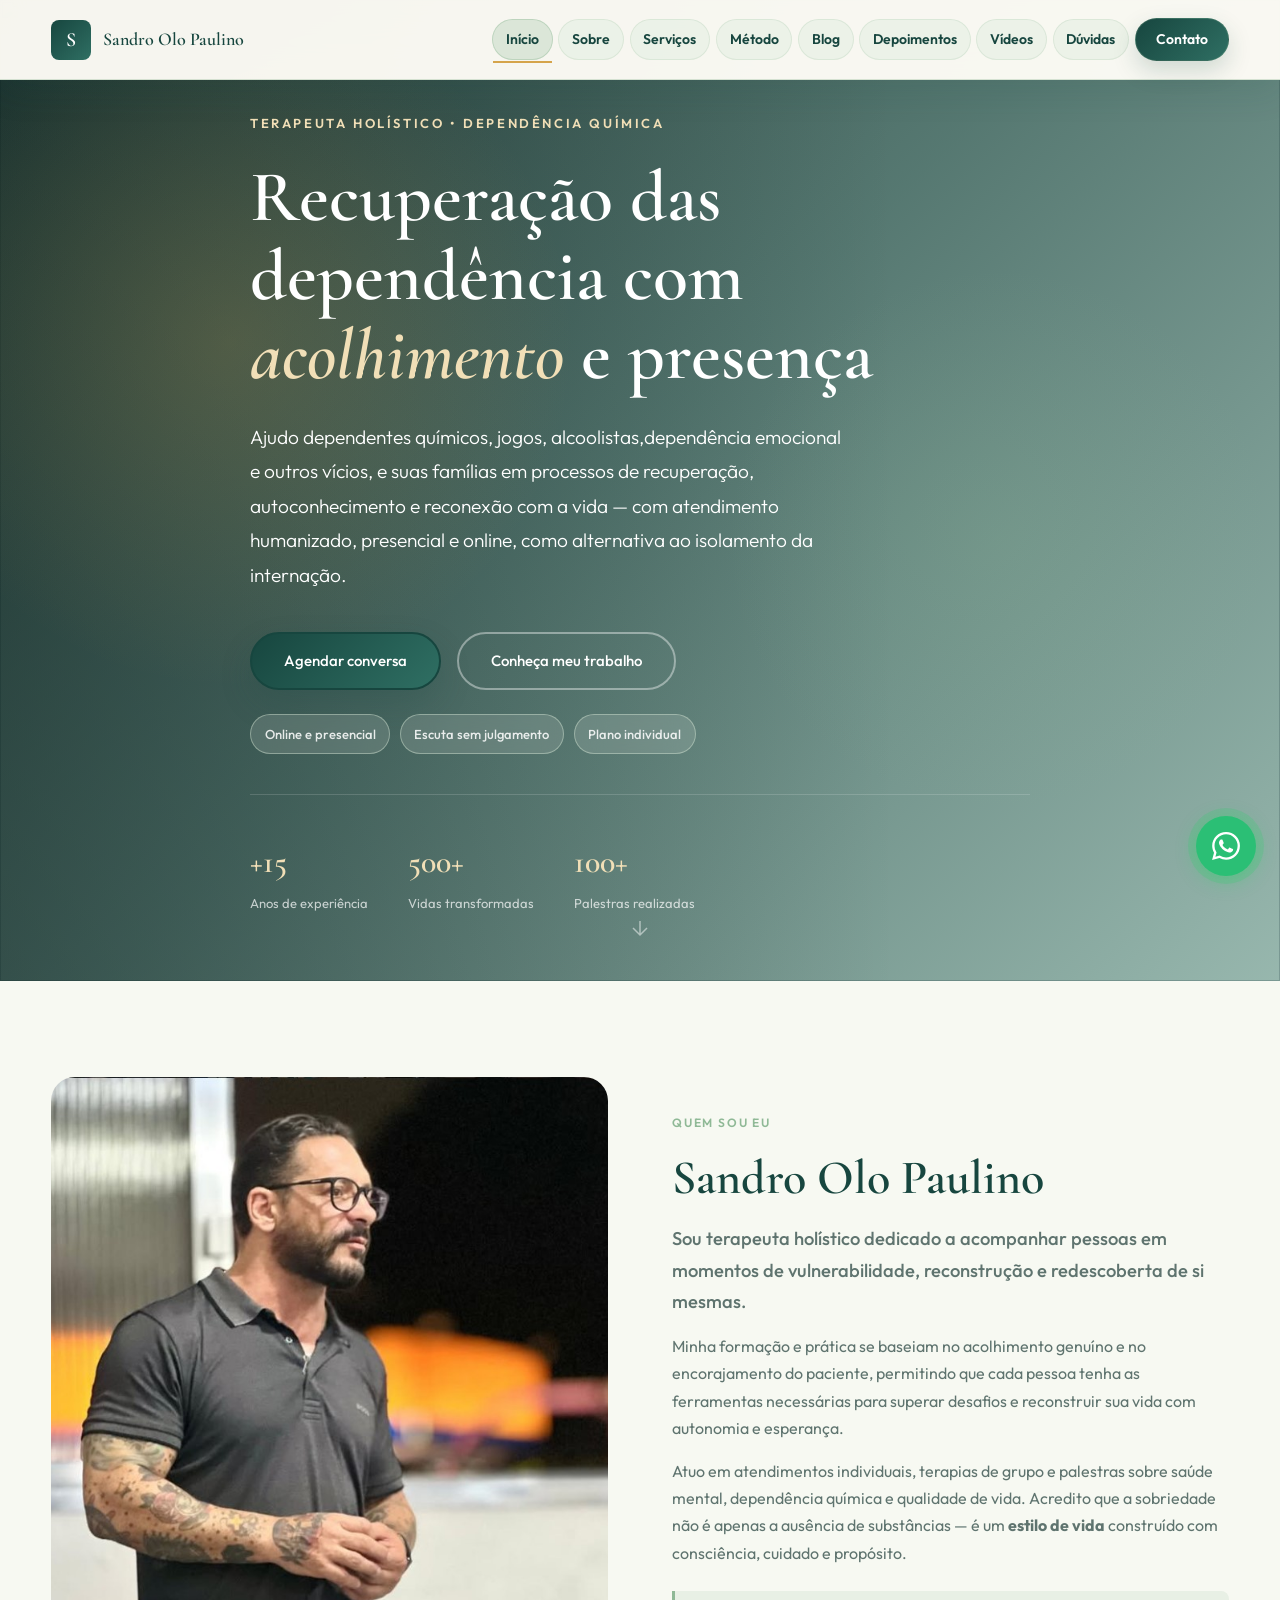
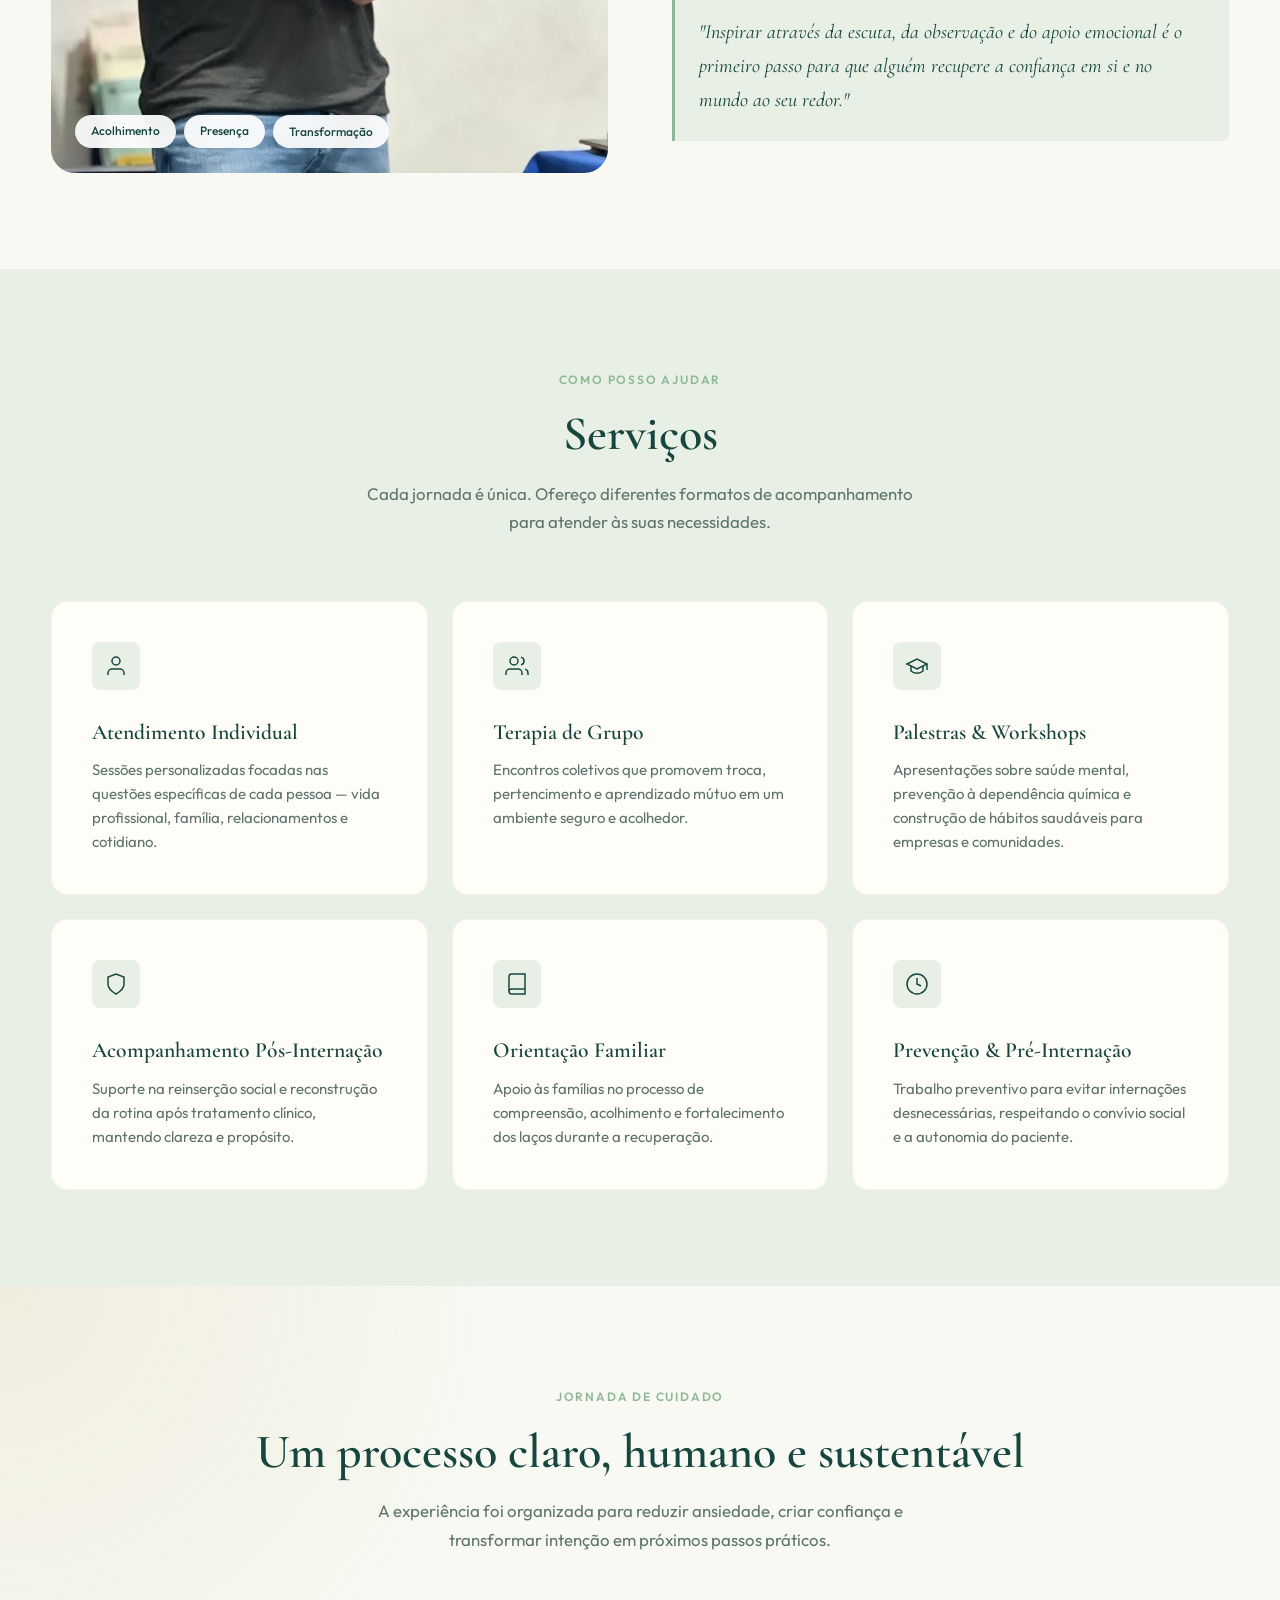
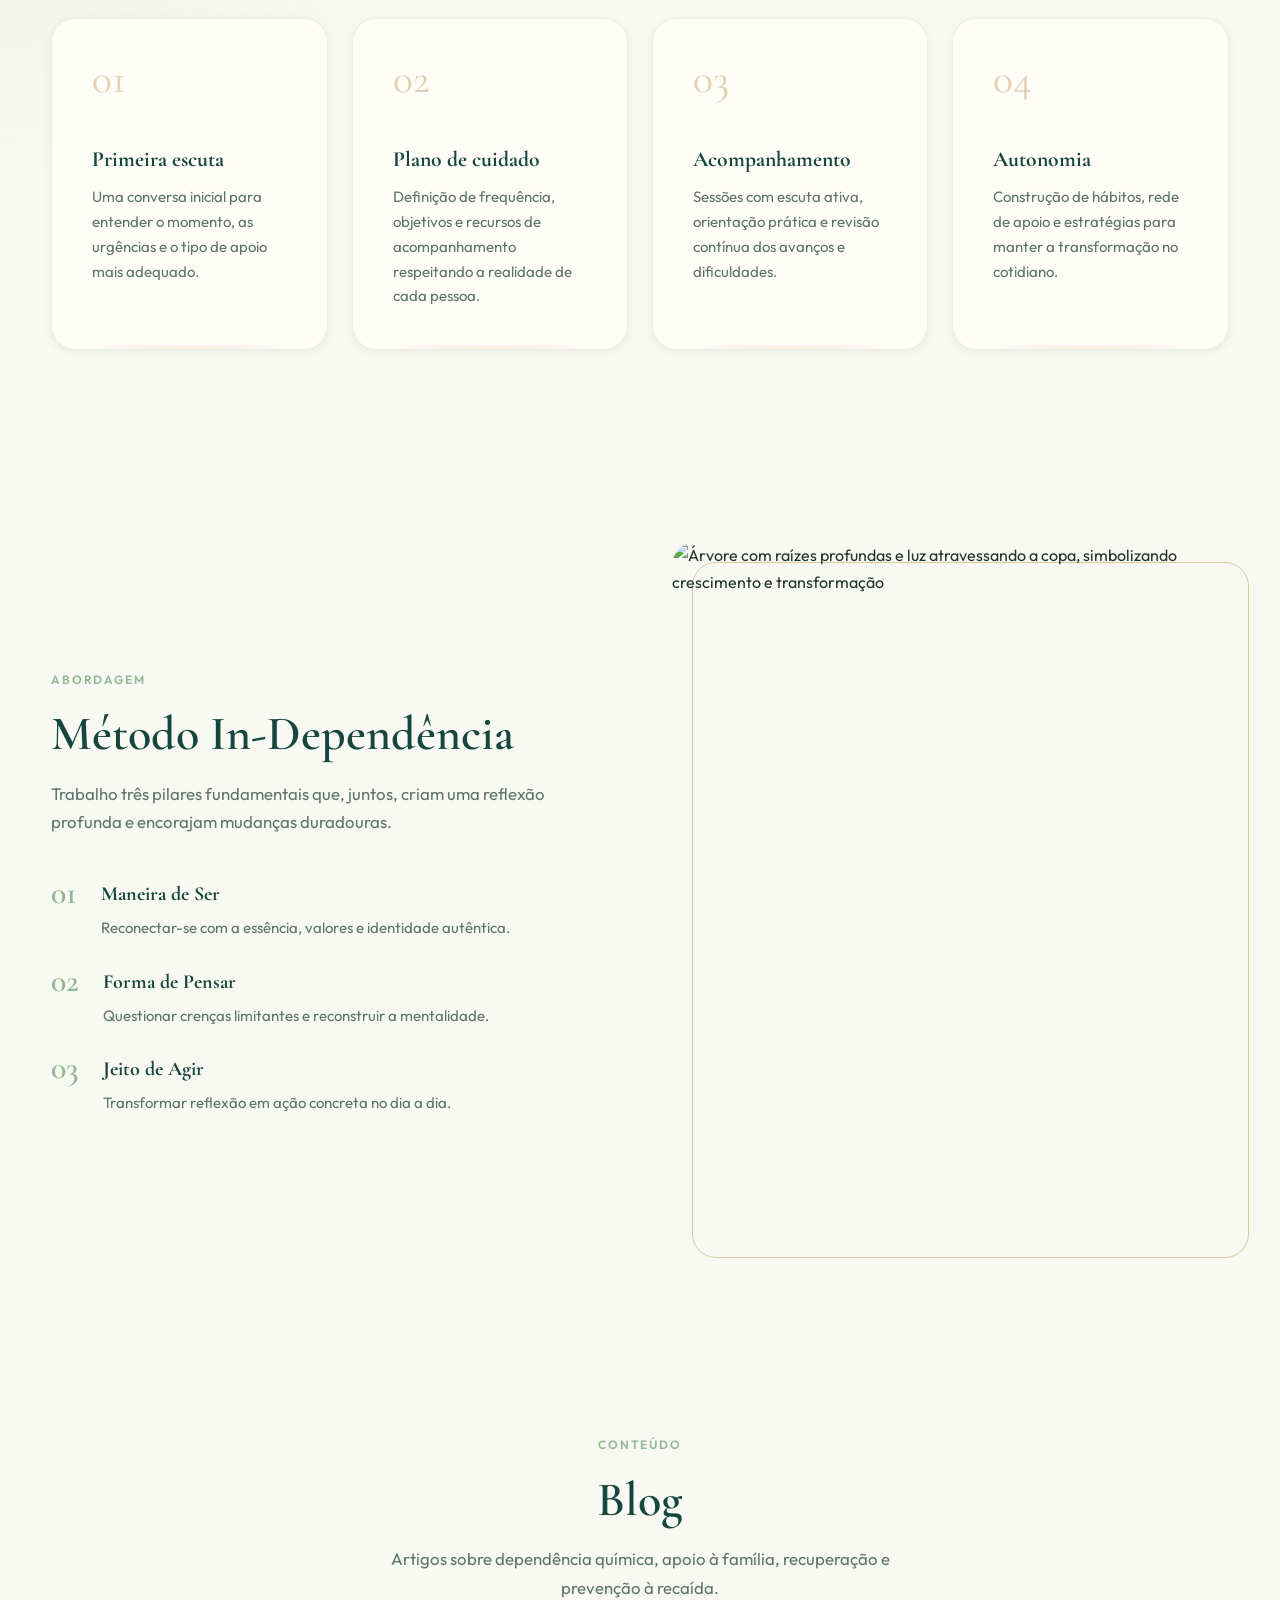
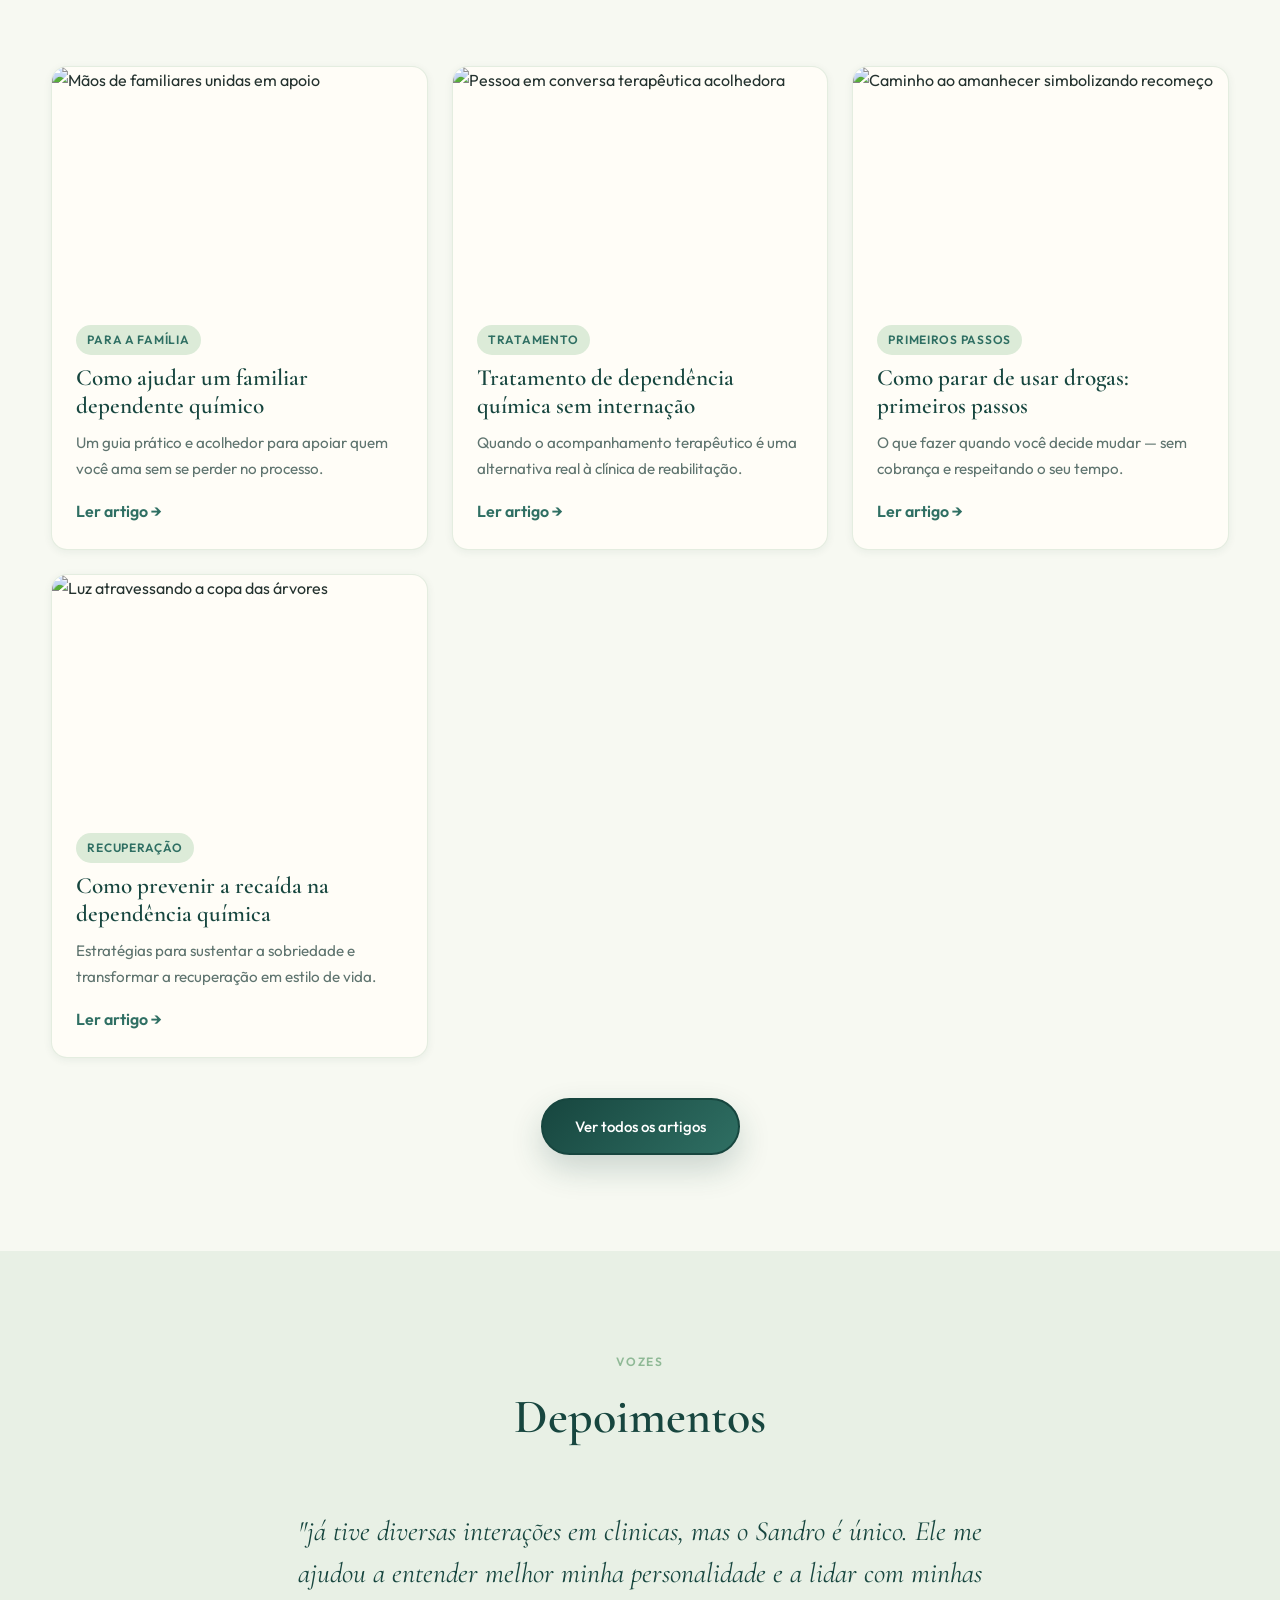
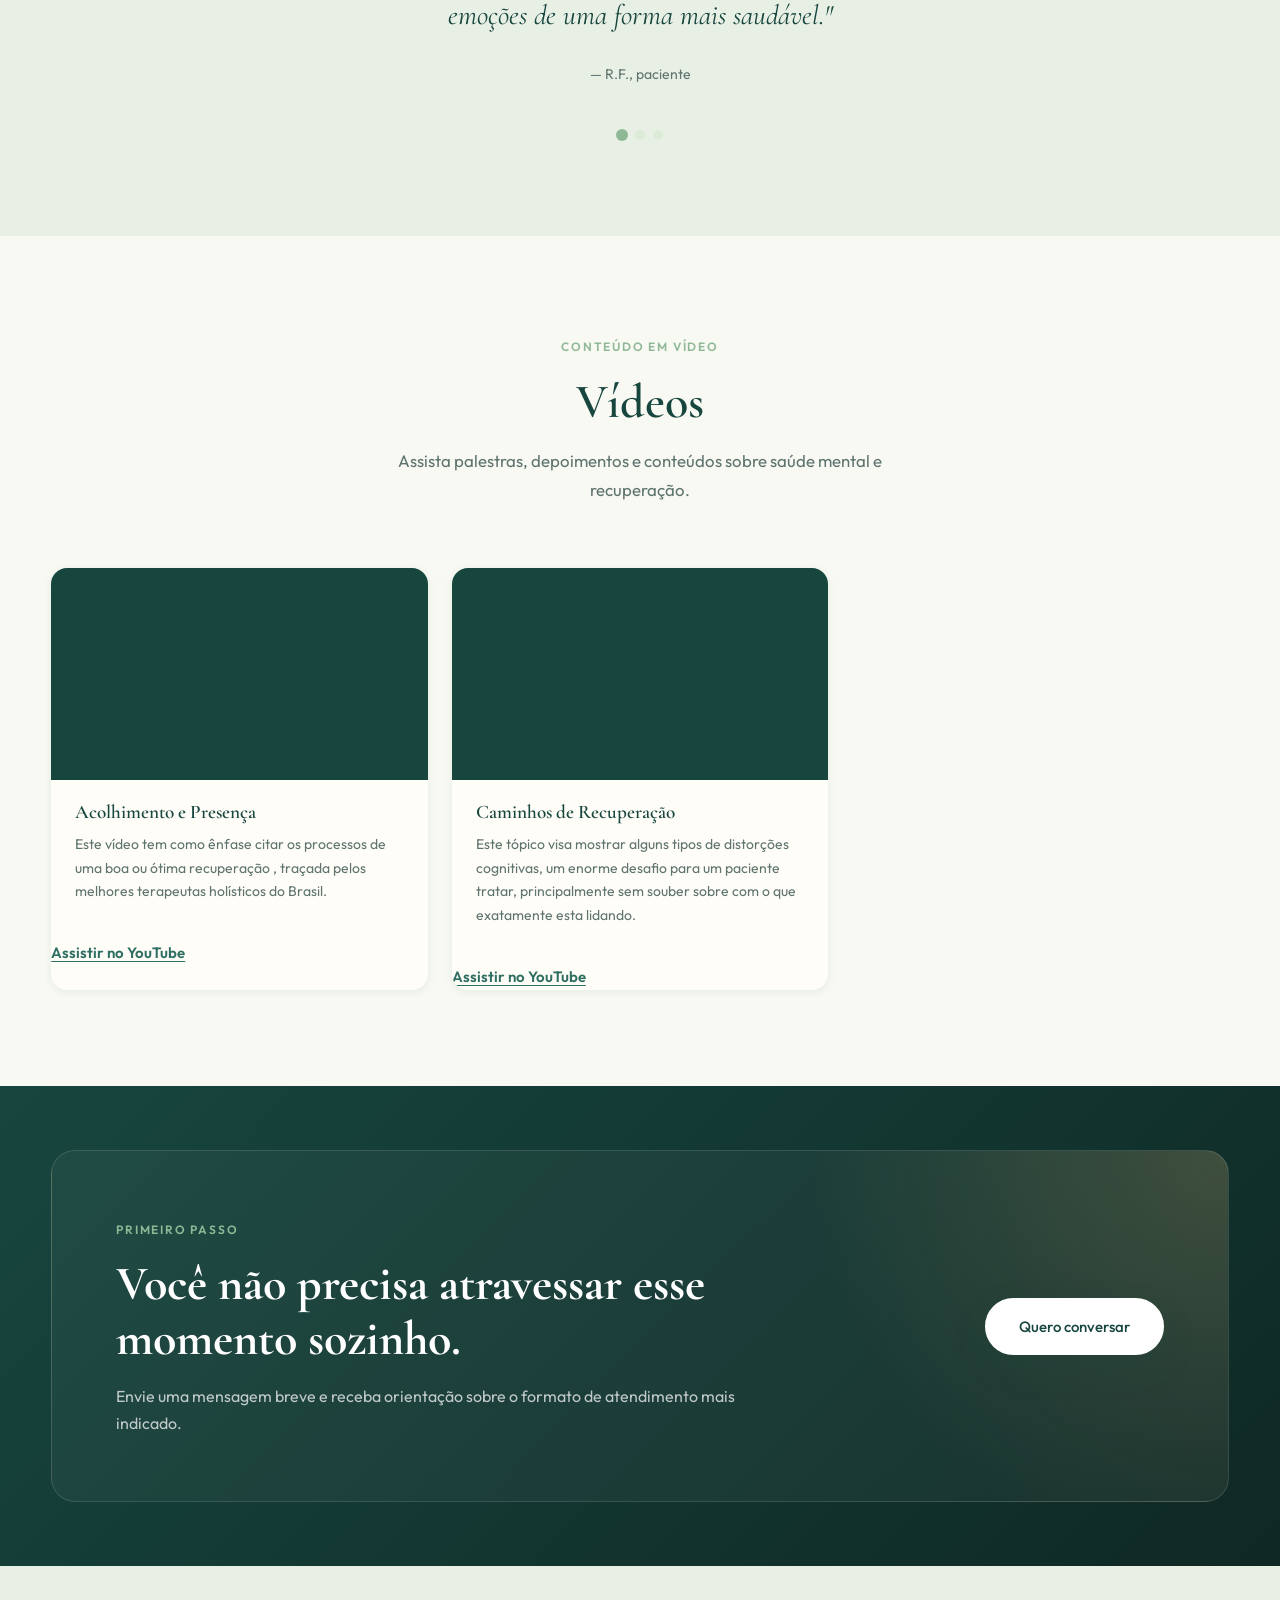
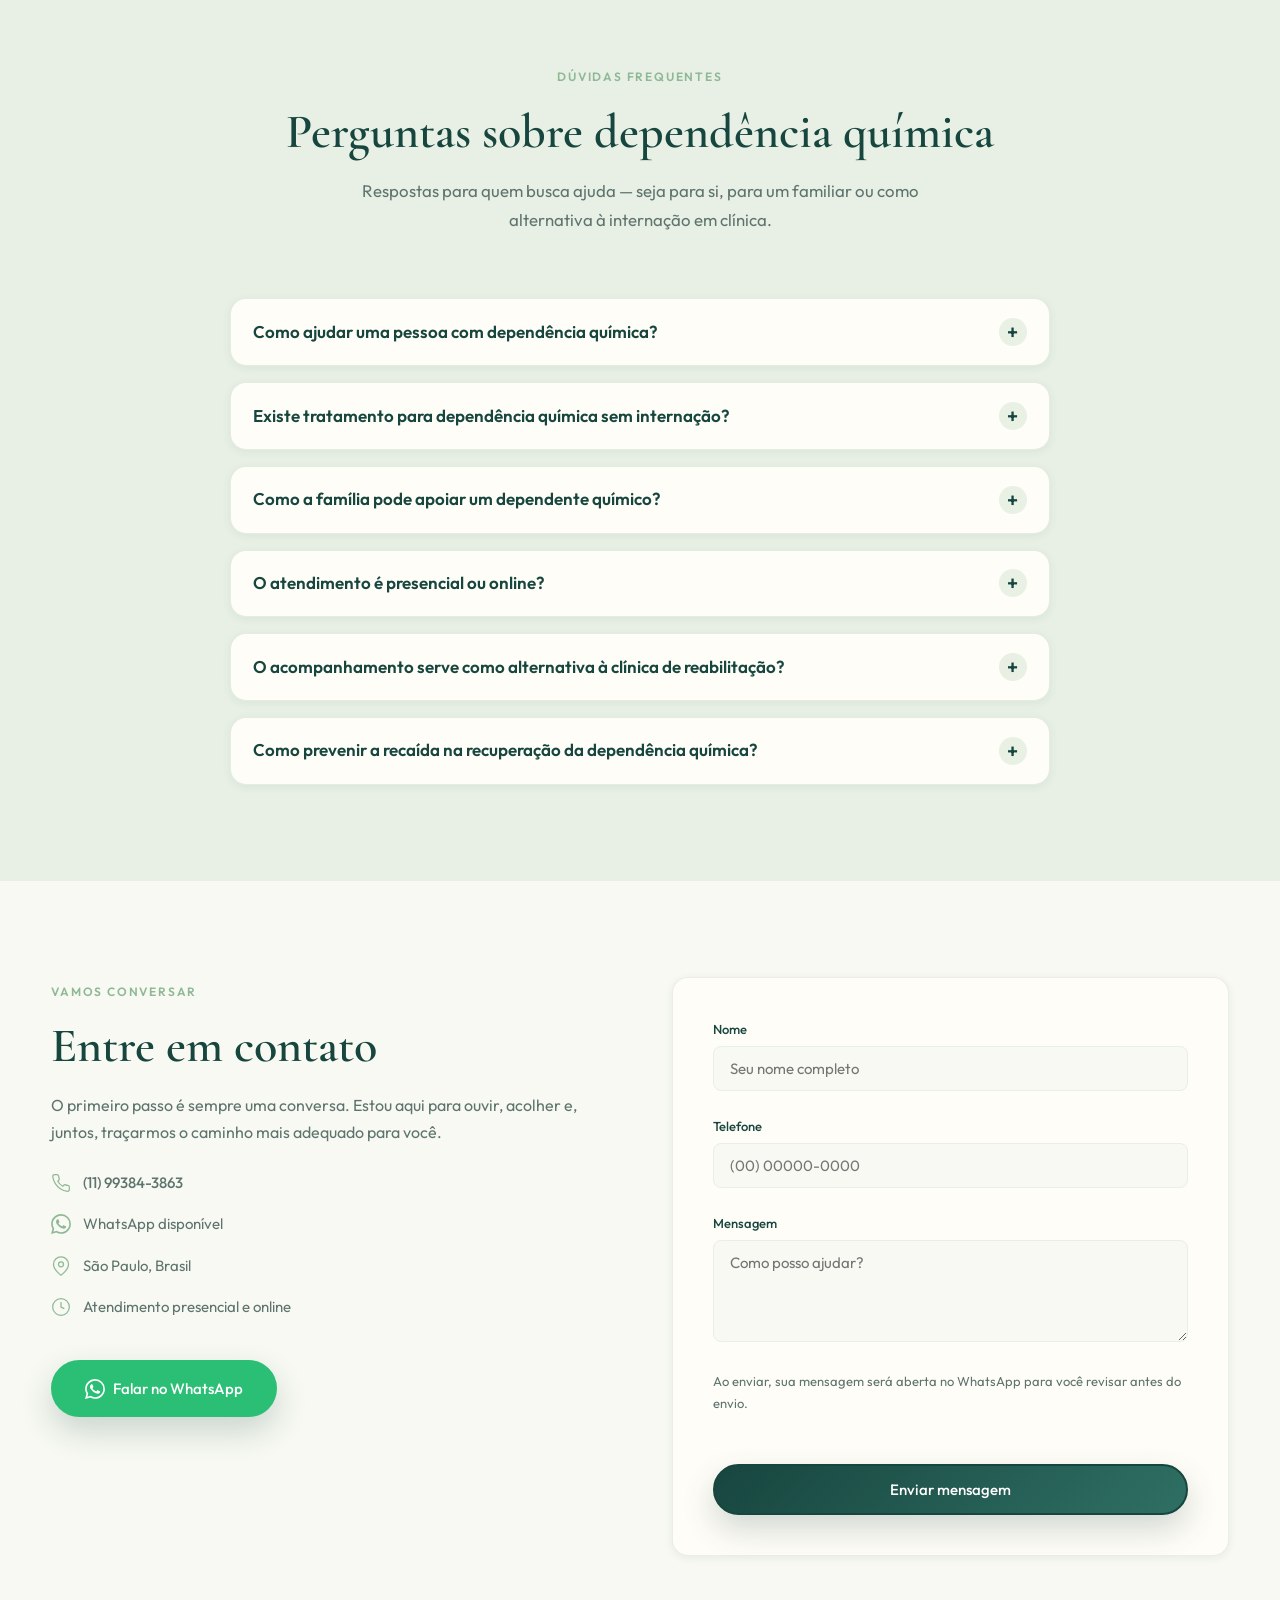
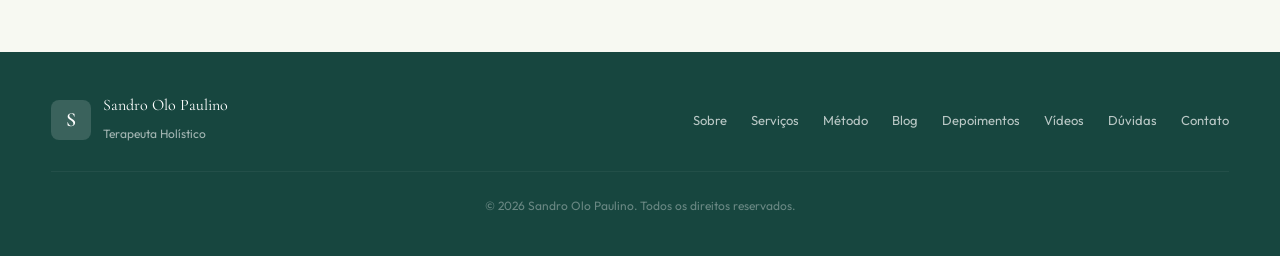
==== commit ed61c938: "Corrige site em branco no mobile. O menu mobile deixava uma camada fixa com backdrop-filter sobre a " ====
--- a/index.html
+++ b/index.html
@@ -30,7 +30,7 @@
   <link rel="preconnect" href="https://fonts.googleapis.com">
   <link rel="preconnect" href="https://fonts.gstatic.com" crossorigin>
   <link href="https://fonts.googleapis.com/css2?family=Cormorant+Garamond:ital,wght@0,400;0,600;1,400&family=Outfit:wght@300;400;500;600&display=swap" rel="stylesheet">
-  <link rel="stylesheet" href="styles.css?v=20260615-9">
+  <link rel="stylesheet" href="styles.css?v=20260618-1">
 
   <script type="application/ld+json">
   {
@@ -40,7 +40,7 @@
         "@type": ["ProfessionalService", "MedicalBusiness"],
         "@id": "https://www.sandroolopaulino.com.br/#business",
         "name": "Sandro Olo Paulino — Terapeuta Holístico",
-        "description": "Atendimento terapêutico em dependência química para dependentes e familiares, com acompanhamento humanizado presencial e online, como alternativa ao isolamento da internação.",
+        "description": "Atendimento terapêutico em dependência química, alcoolismo, jogos, dependência emocional e outros vícios para dependentes e familiares, com acompanhamento humanizado presencial e online, como alternativa ao isolamento da internação.",
         "url": "https://www.sandroolopaulino.com.br/",
         "telephone": "+5511993843863",
         "image": "https://www.sandroolopaulino.com.br/imagens/sandro.jpg",
@@ -89,7 +89,7 @@
         "@id": "https://www.sandroolopaulino.com.br/#sandro",
         "name": "Sandro Olo Paulino",
         "jobTitle": "Terapeuta Holístico",
-        "description": "Terapeuta holístico que acompanha pessoas na recuperação da dependência química e oferece apoio às suas famílias.",
+        "description": "Terapeuta holístico que acompanha pessoas na recuperação da dependências e oferece apoio às suas famílias.",
         "url": "https://www.sandroolopaulino.com.br/",
         "image": "https://www.sandroolopaulino.com.br/imagens/sandro.jpg",
         "telephone": "+5511993843863",
@@ -681,6 +681,6 @@
     </button>
   </div>
 
-  <script src="script.js?v=20260615-9"></script>
+  <script src="script.js?v=20260618-1"></script>
 </body>
 </html>
--- a/styles.css
+++ b/styles.css
@@ -1345,6 +1345,11 @@
   transition: opacity 0.8s ease, transform 0.8s ease;
 }
 
+.hero .reveal {
+  opacity: 1;
+  transform: translateY(0);
+}
+
 .reveal.visible {
   opacity: 1;
   transform: translateY(0);
@@ -1377,38 +1382,36 @@
 
   .nav {
     position: fixed;
-    top: 0;
-    right: 0;
-    bottom: auto;
-    left: 0;
+    inset: 0;
     z-index: 1000;
-    width: 100vw;
-    min-height: 100vh;
-    min-height: 100dvh;
+    width: 100%;
+    height: 100%;
+    height: 100dvh;
     padding: calc(var(--header-height) + var(--space-md)) var(--space-sm) var(--space-lg);
+    display: none;
+    place-items: center;
+    pointer-events: none;
+  }
+
+  .nav__link--cta {
+    padding: 0.75rem 1.75rem;
+    background: linear-gradient(135deg, var(--color-primary), var(--color-primary-light));
+  }
+
+  .nav.open {
+    display: grid;
+    pointer-events: auto;
     background:
       radial-gradient(circle at 20% 20%, rgba(220, 235, 216, 0.92), transparent 32%),
       radial-gradient(circle at 80% 72%, rgba(241, 223, 183, 0.75), transparent 28%),
       rgba(255, 253, 247, 0.98);
     backdrop-filter: blur(24px);
     -webkit-backdrop-filter: blur(24px);
-    display: grid;
-    place-items: center;
-    opacity: 0;
-    visibility: hidden;
-    pointer-events: none;
-    transition: var(--transition);
-  }
-
-  .nav__link--cta {
-    padding: 0.75rem 1.75rem;
-    background: linear-gradient(135deg, var(--color-primary), var(--color-primary-light));
-  }
-
-  .nav.open {
+  }
+
+  .reveal {
     opacity: 1;
-    visibility: visible;
-    pointer-events: auto;
+    transform: none;
   }
 
   .nav__list {
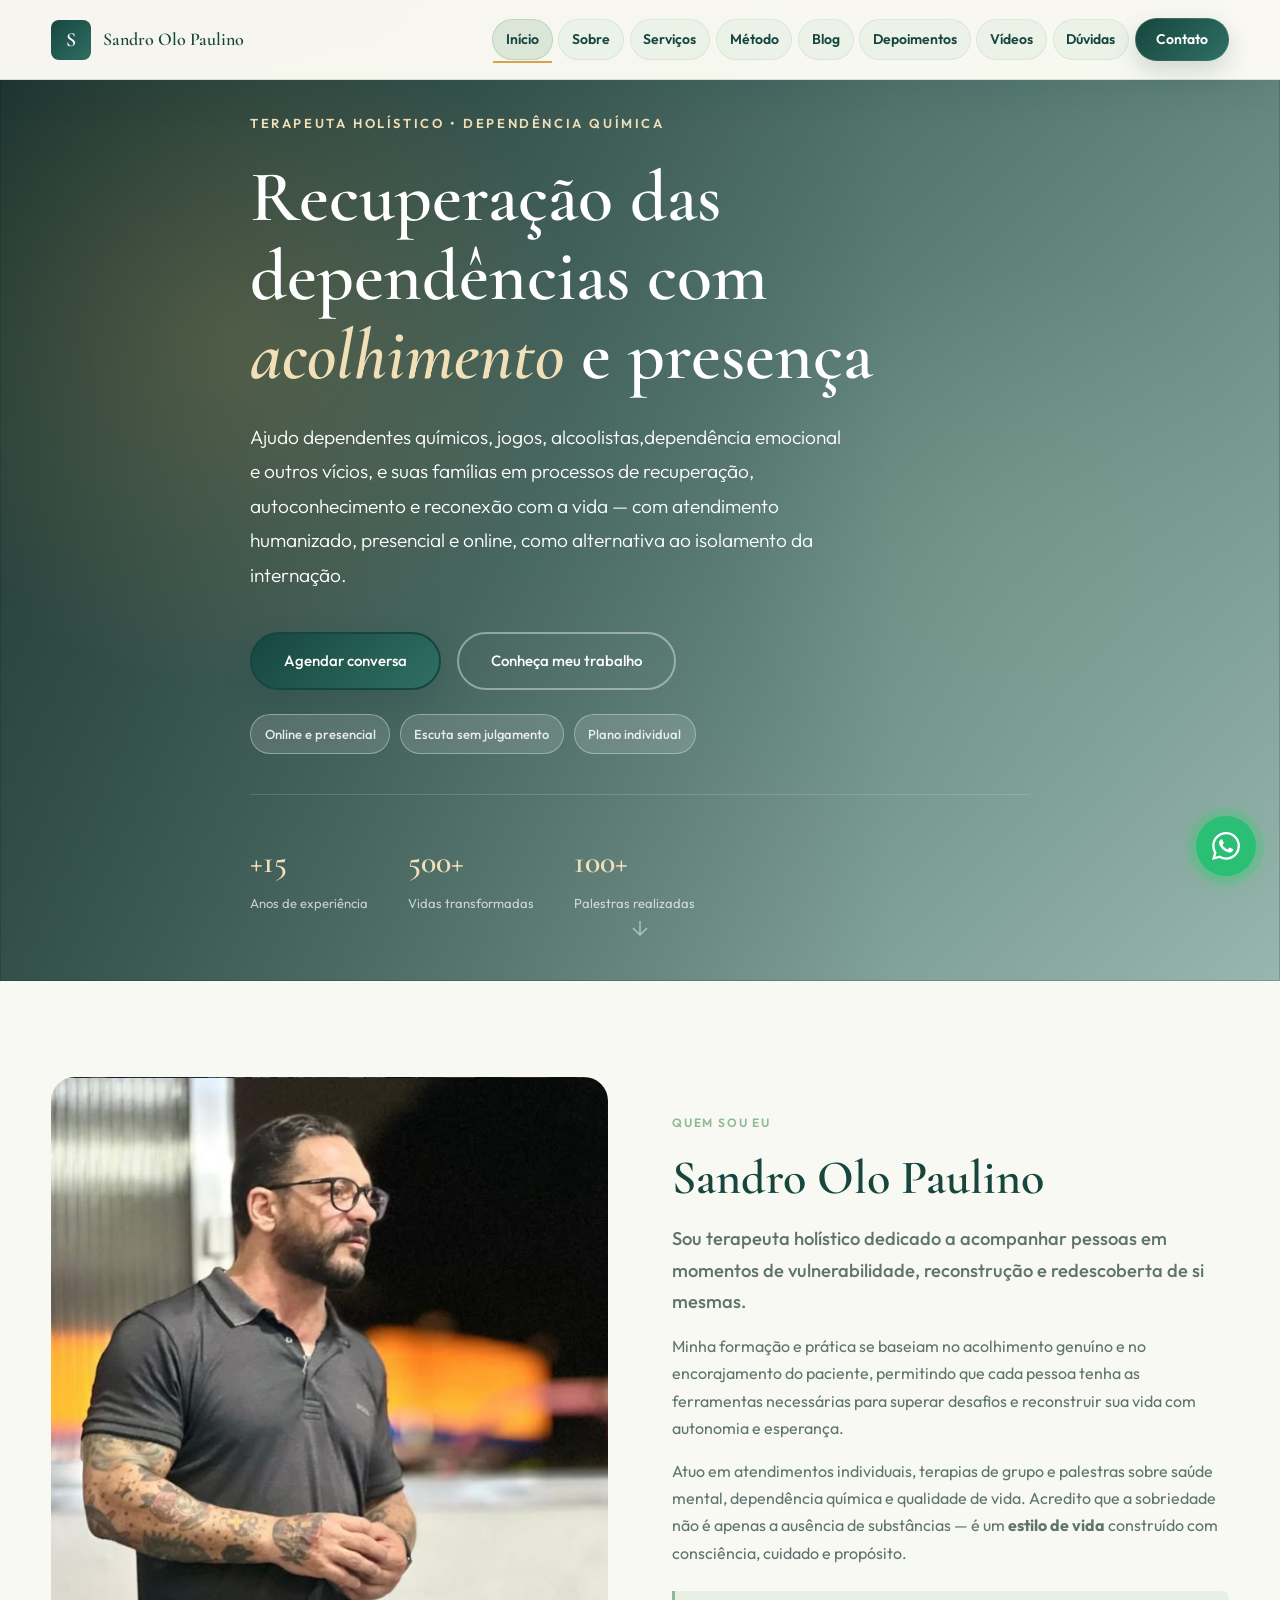
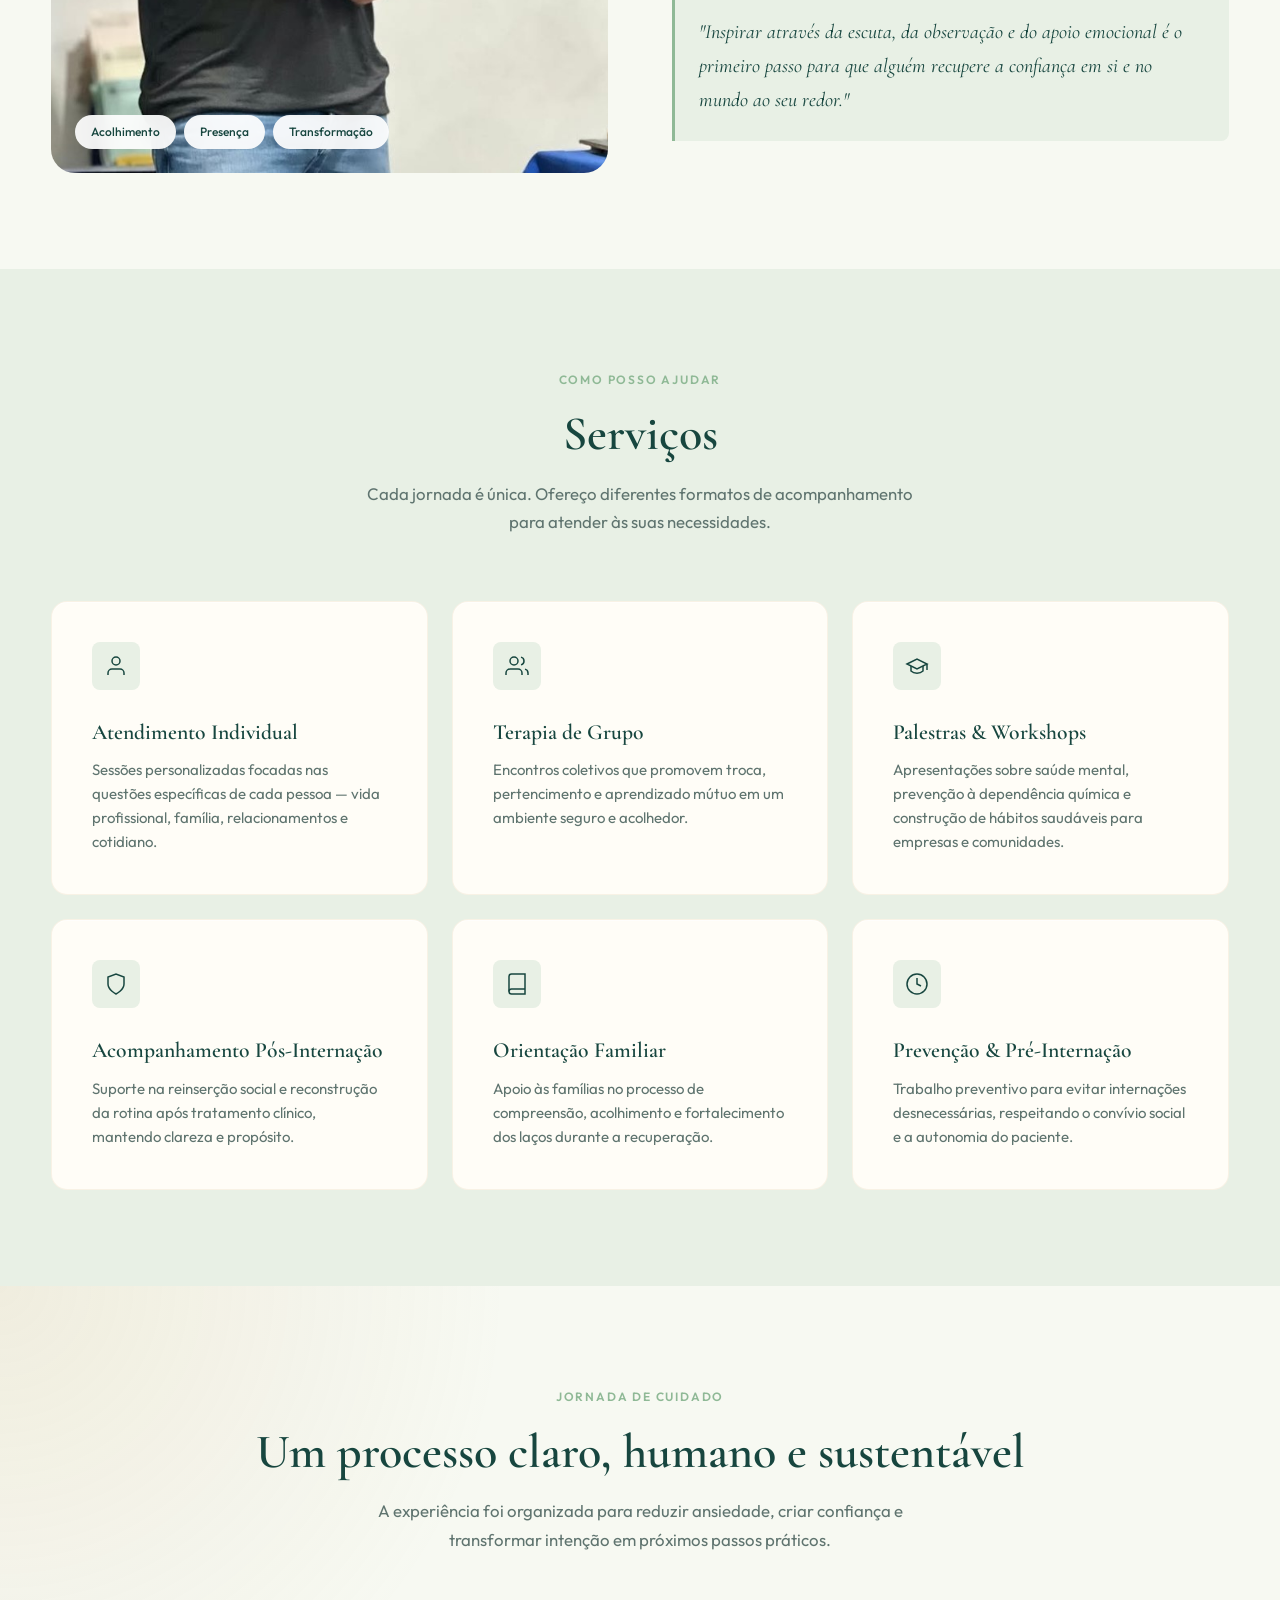
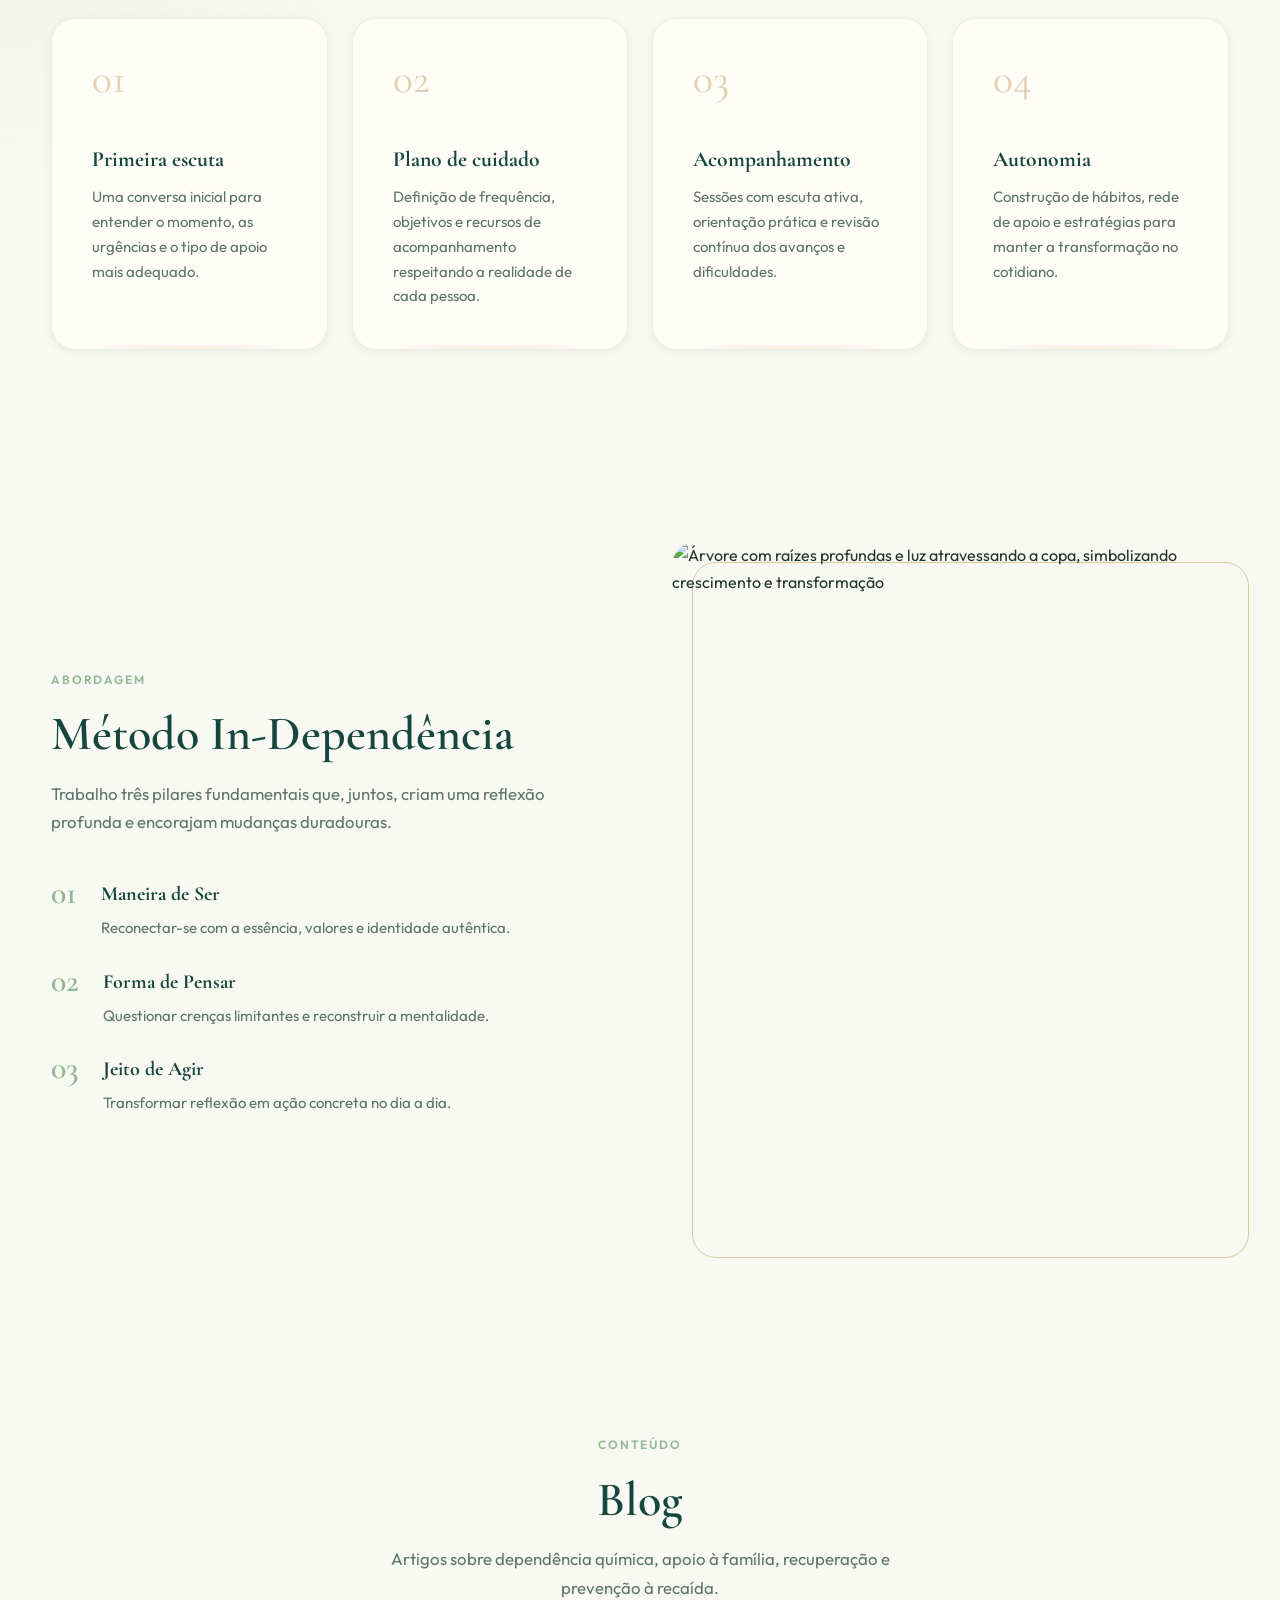
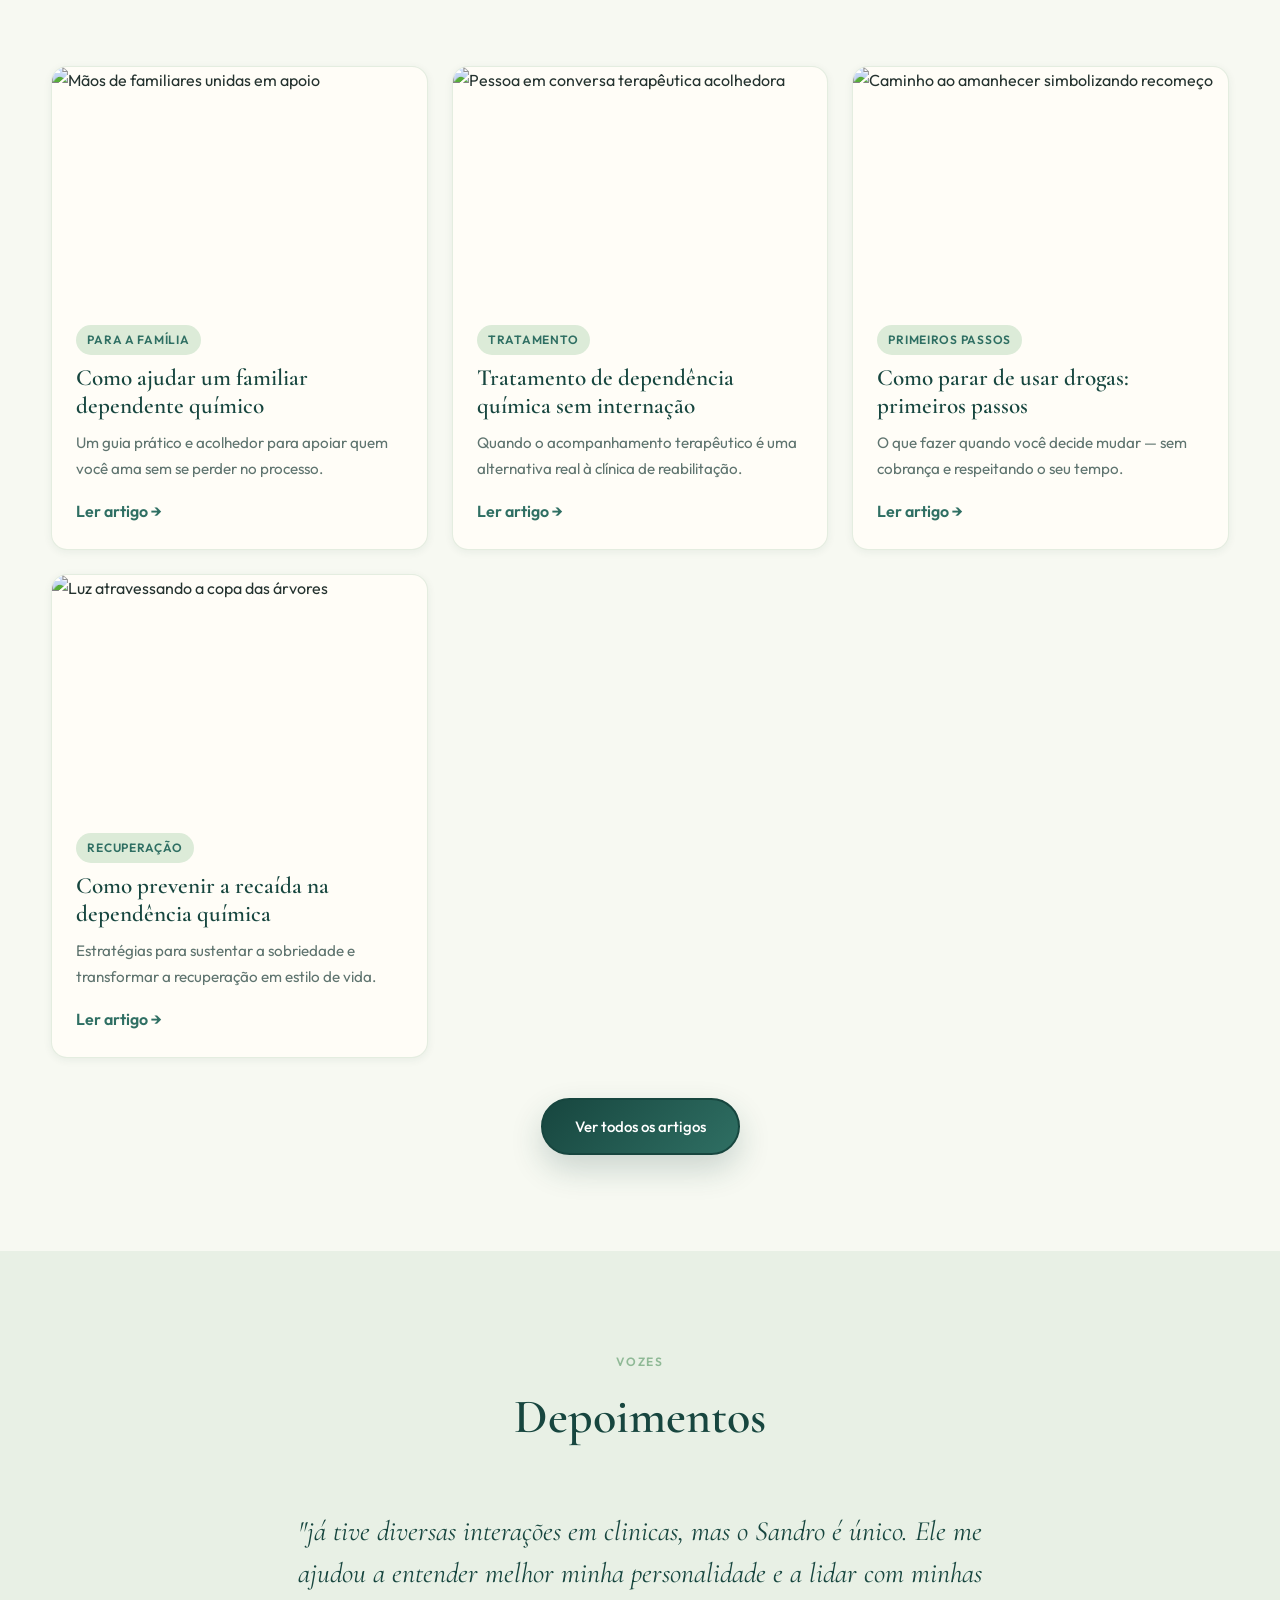
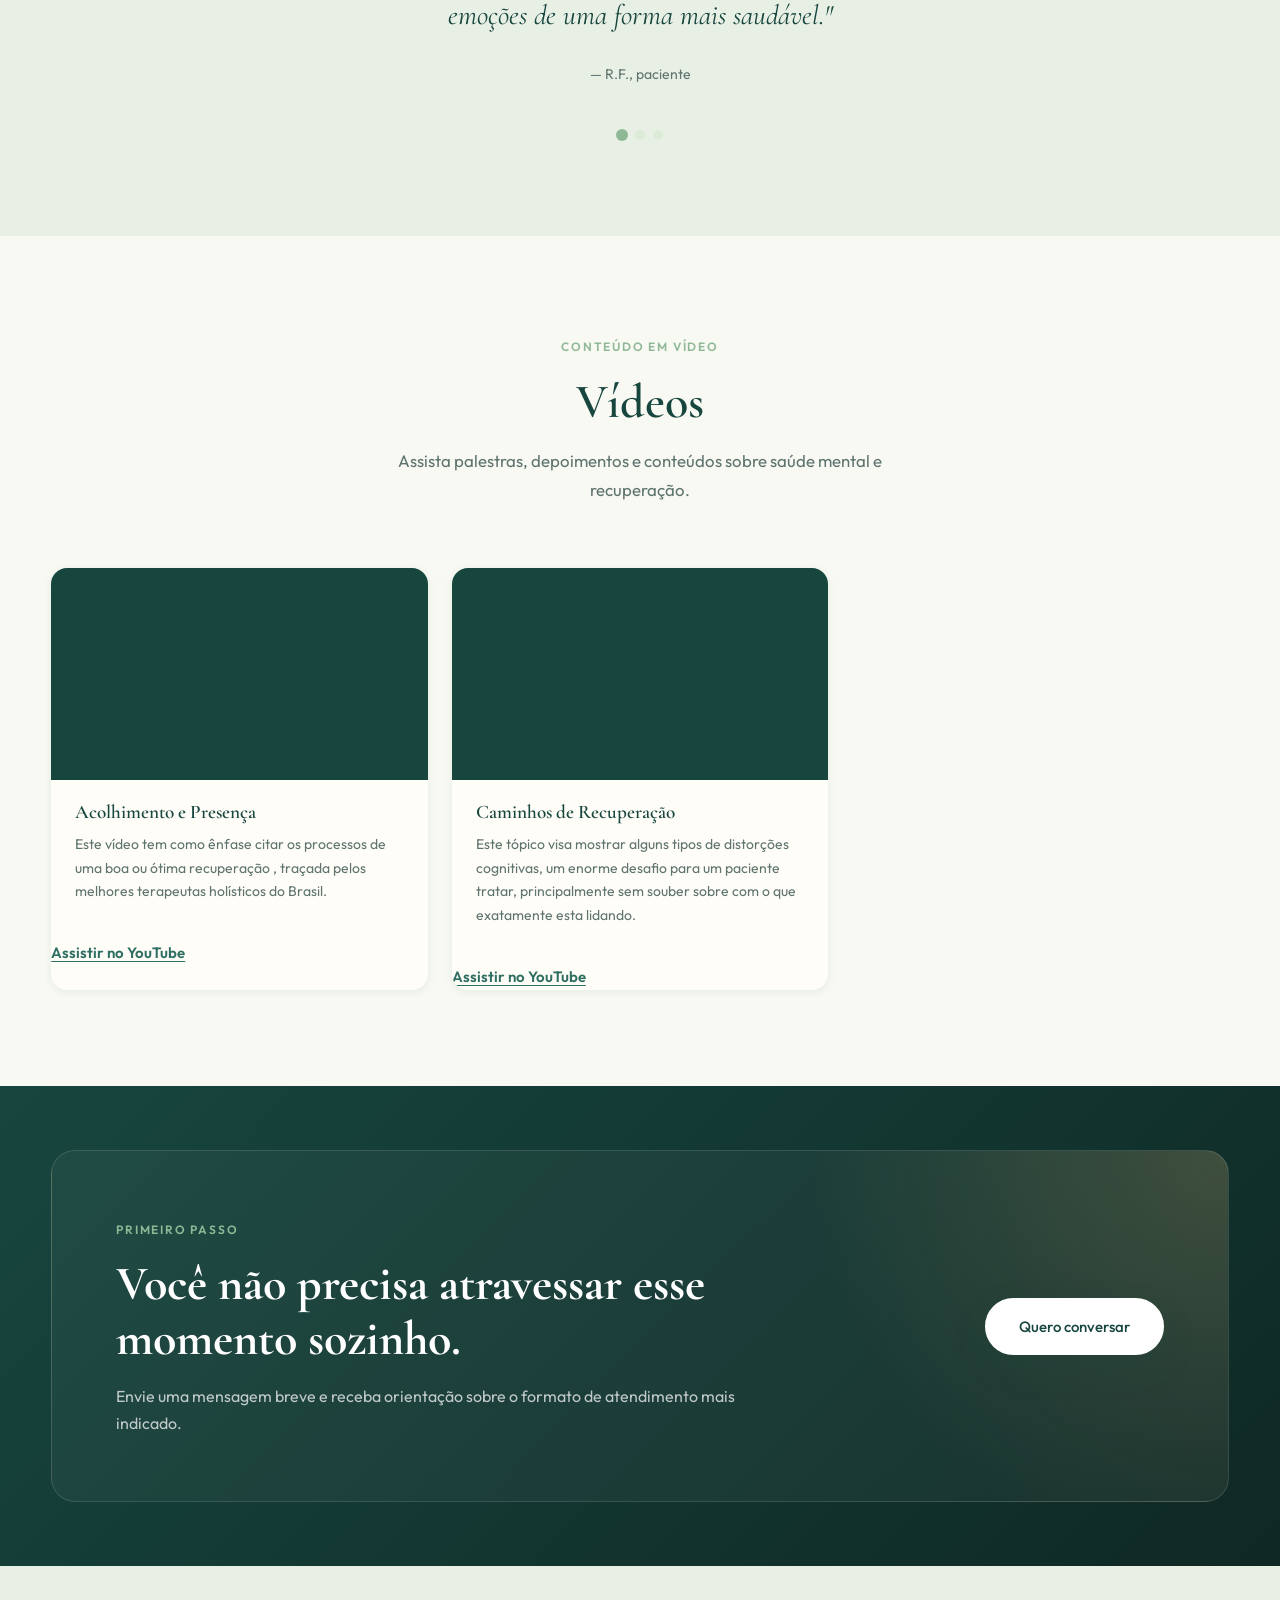
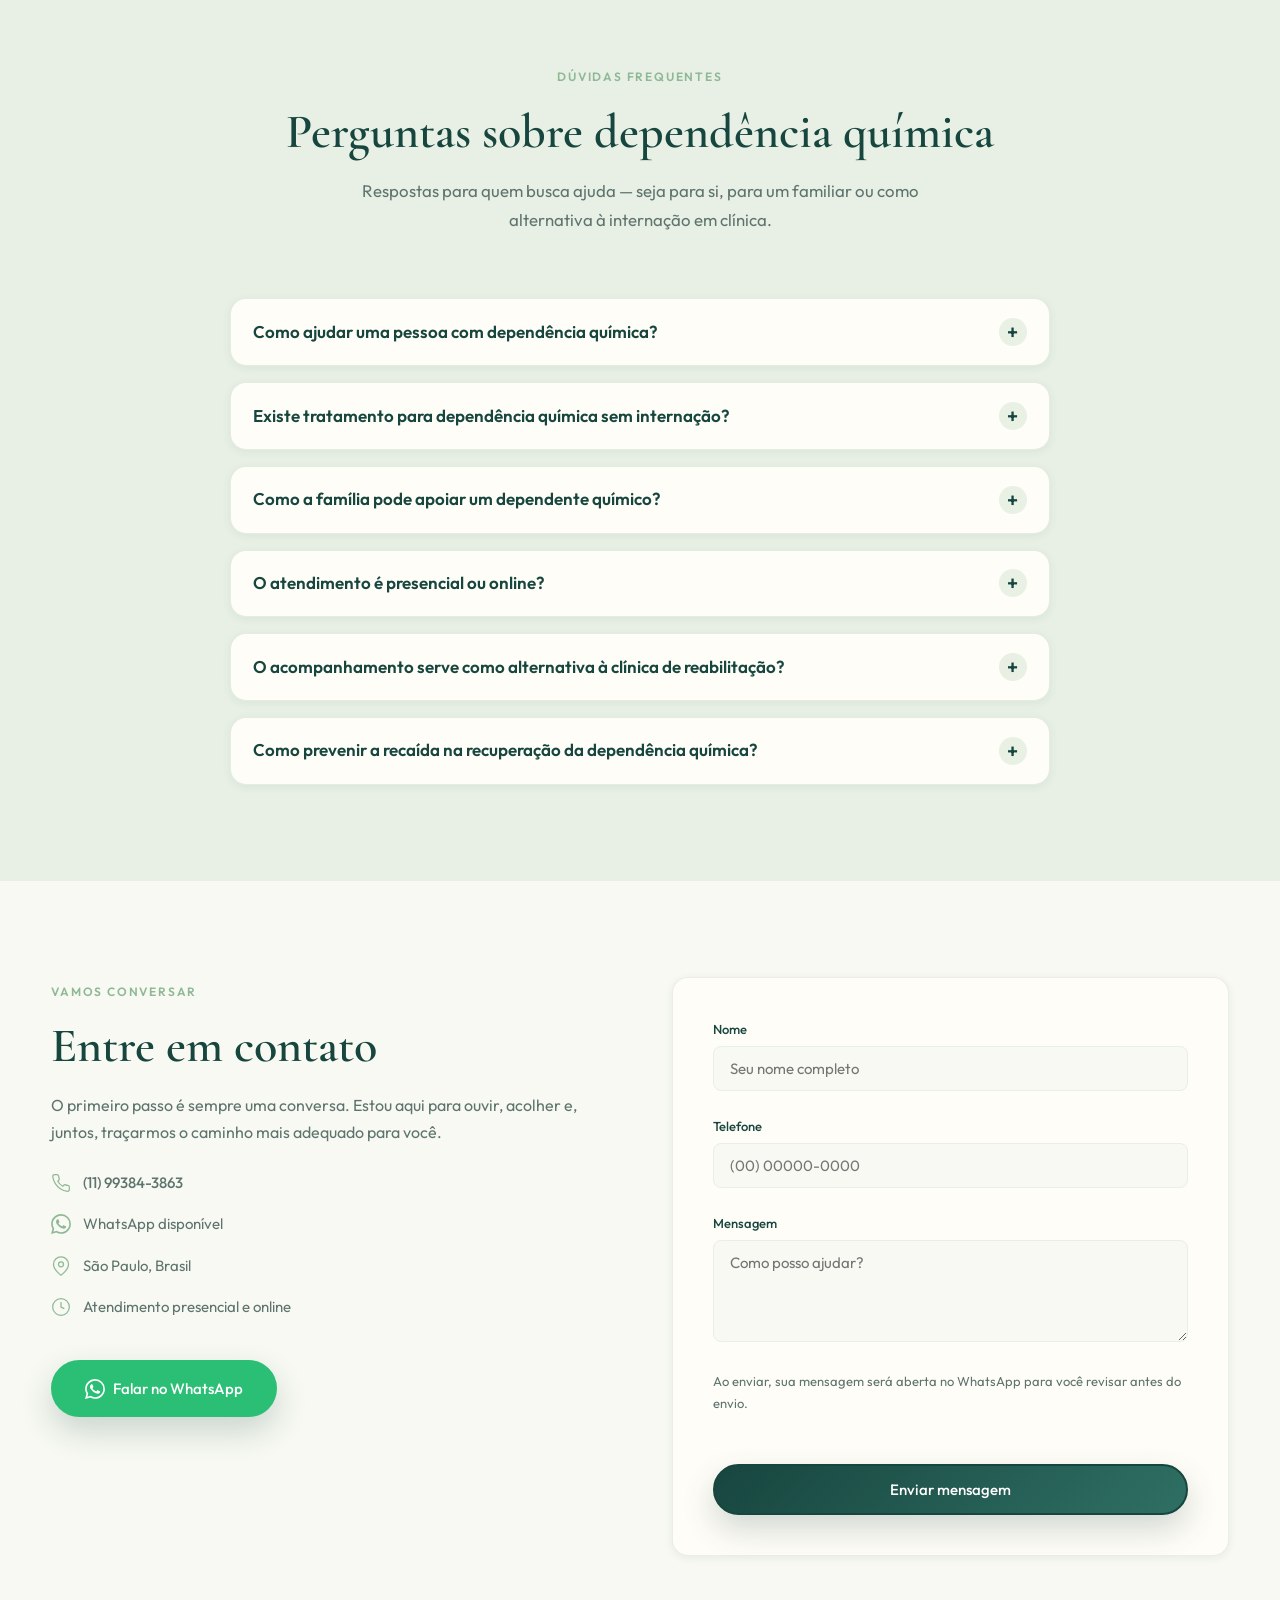
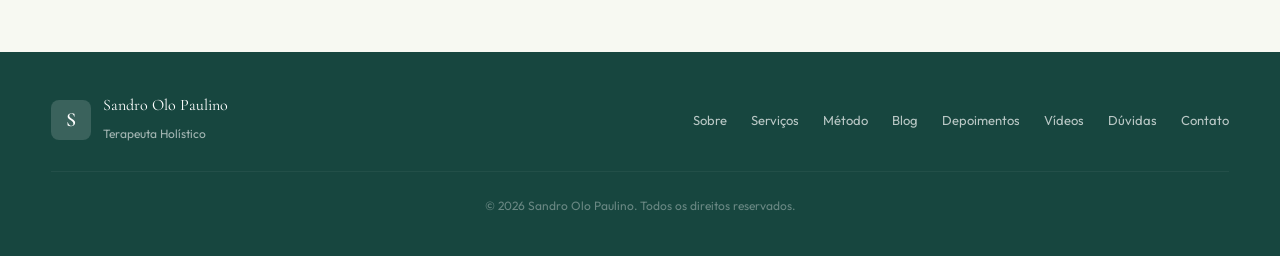
==== commit 75923d9c: "Corrige typo no titulo principal da hero. Co-authored-by: Cursor <cursoragent@cursor.com>" ====
--- a/index.html
+++ b/index.html
@@ -199,7 +199,7 @@
     <div class="container hero__content">
       <p class="hero__eyebrow reveal">Terapeuta Holístico • Dependência Química</p>
       <h1 class="hero__title reveal">
-        Recuperação das dependência  com<br>
+        Recuperação das dependências com<br>
         <em>acolhimento</em> e presença
       </h1>
       <p class="hero__subtitle reveal">
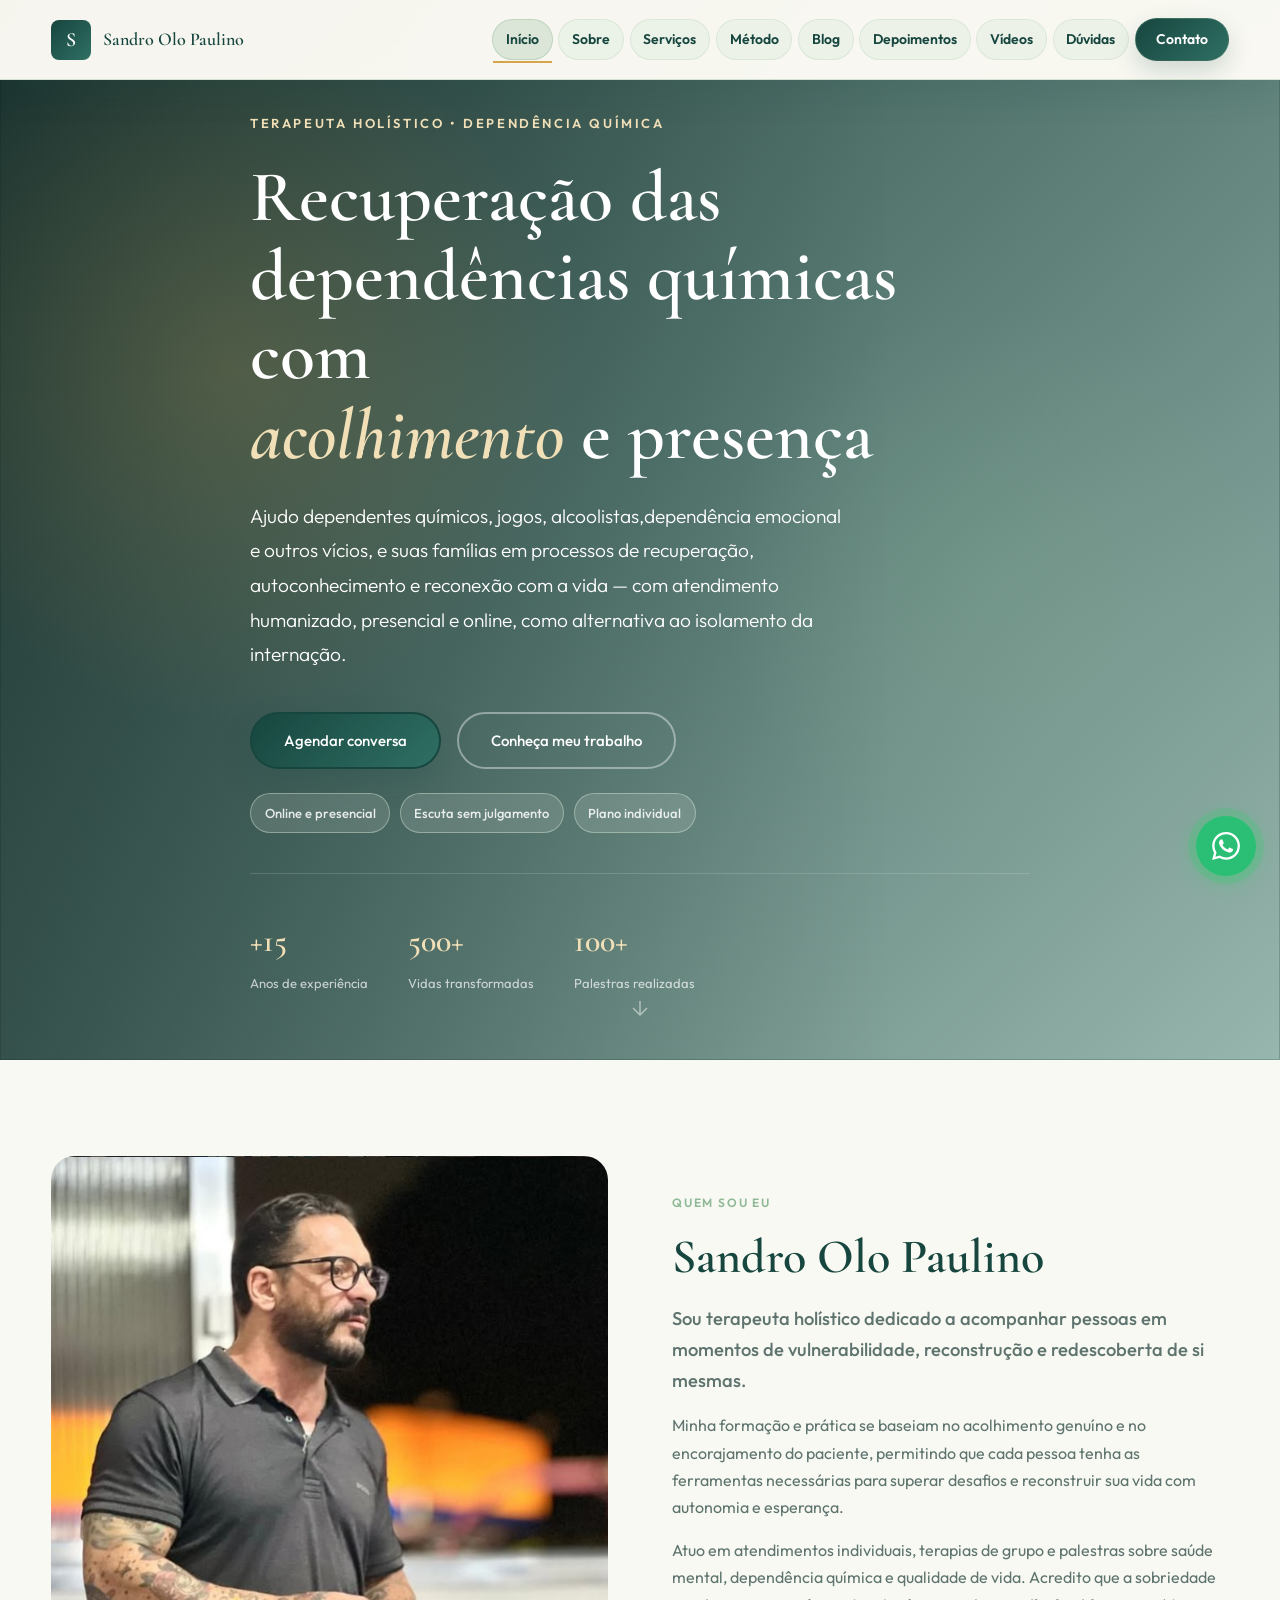
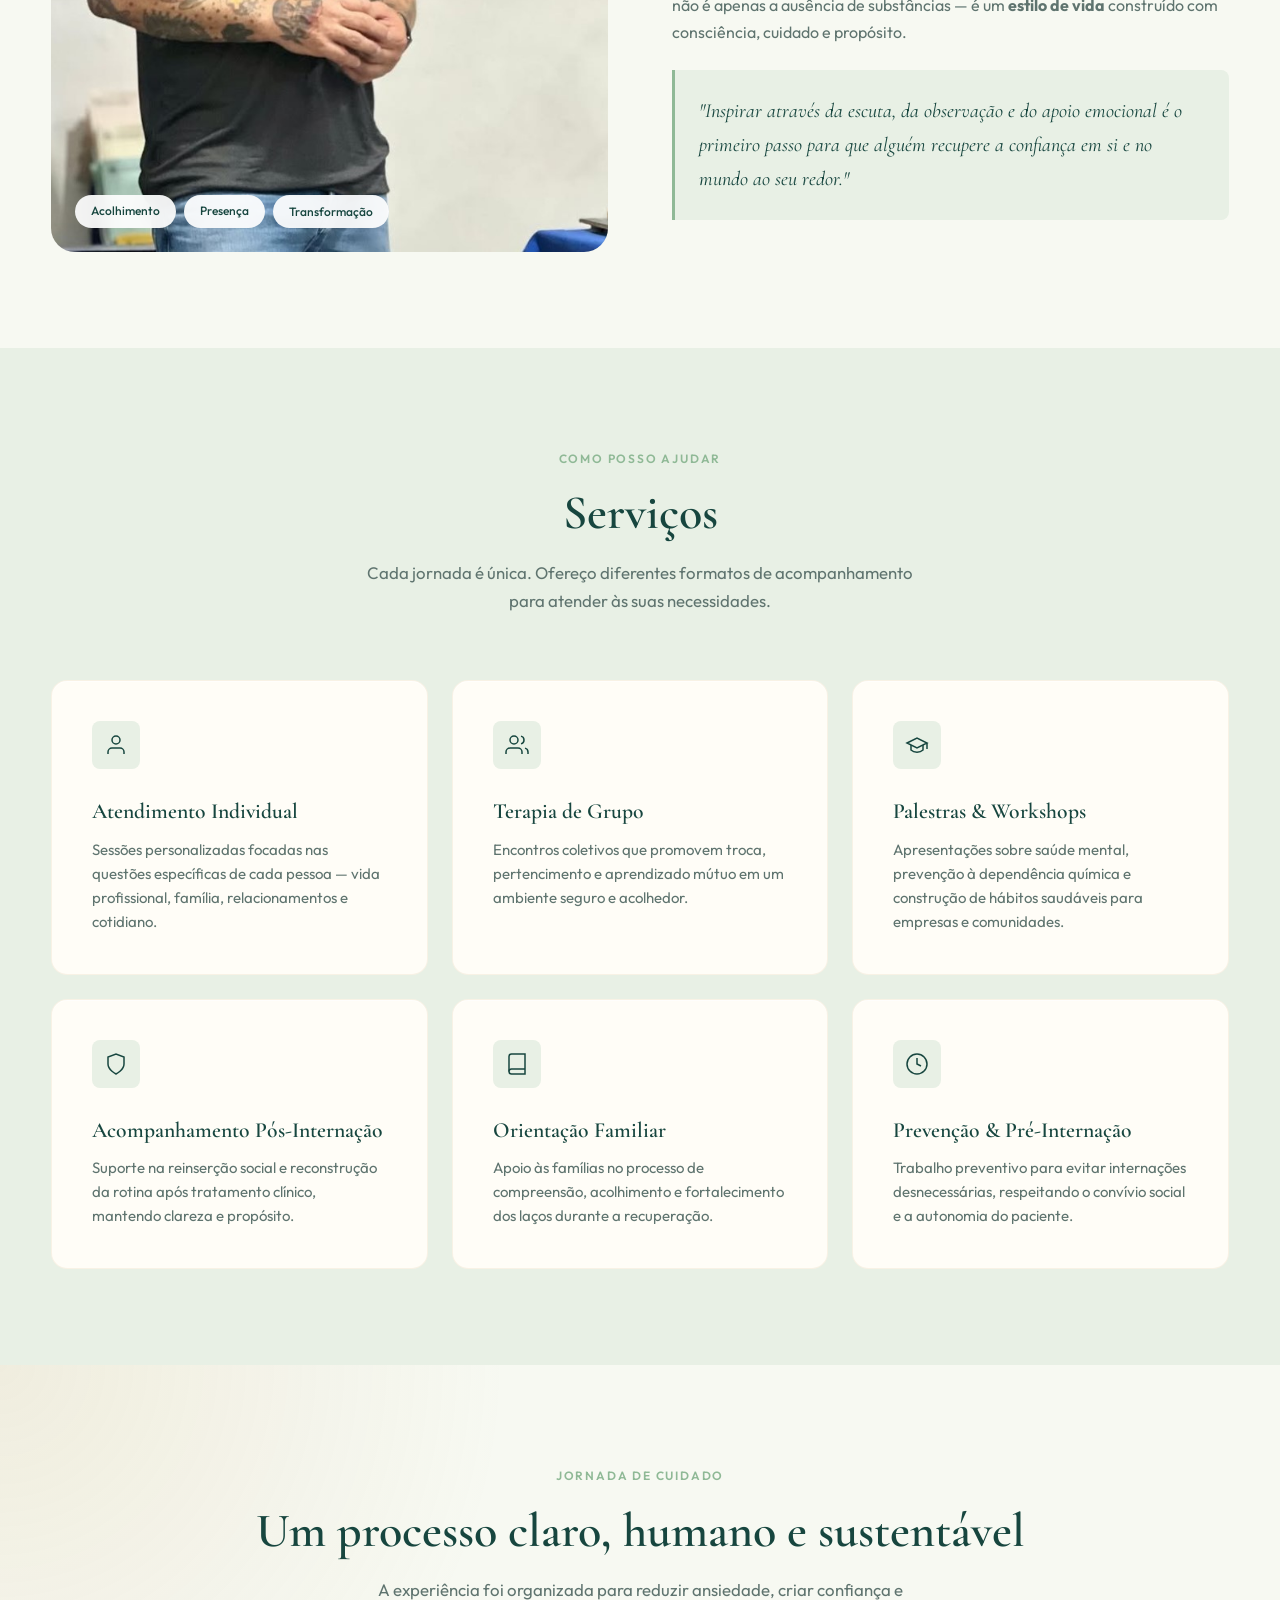
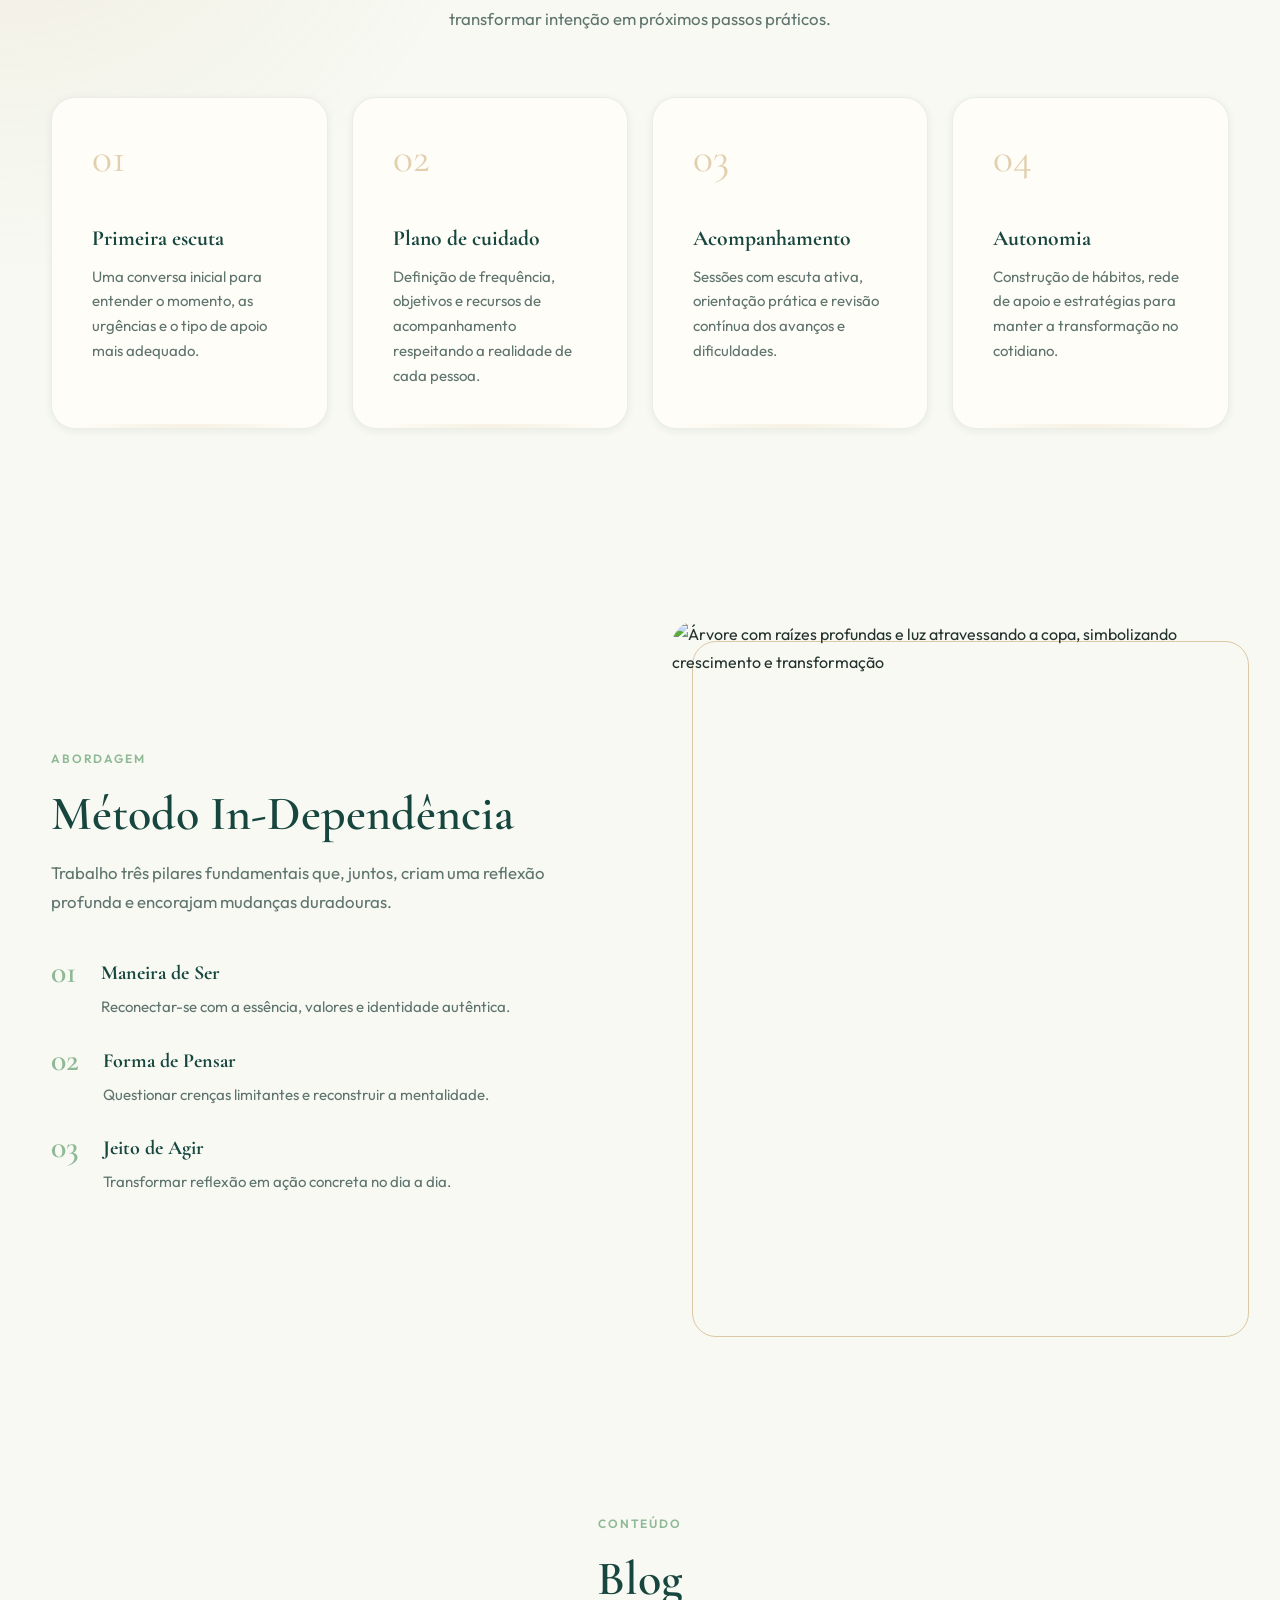
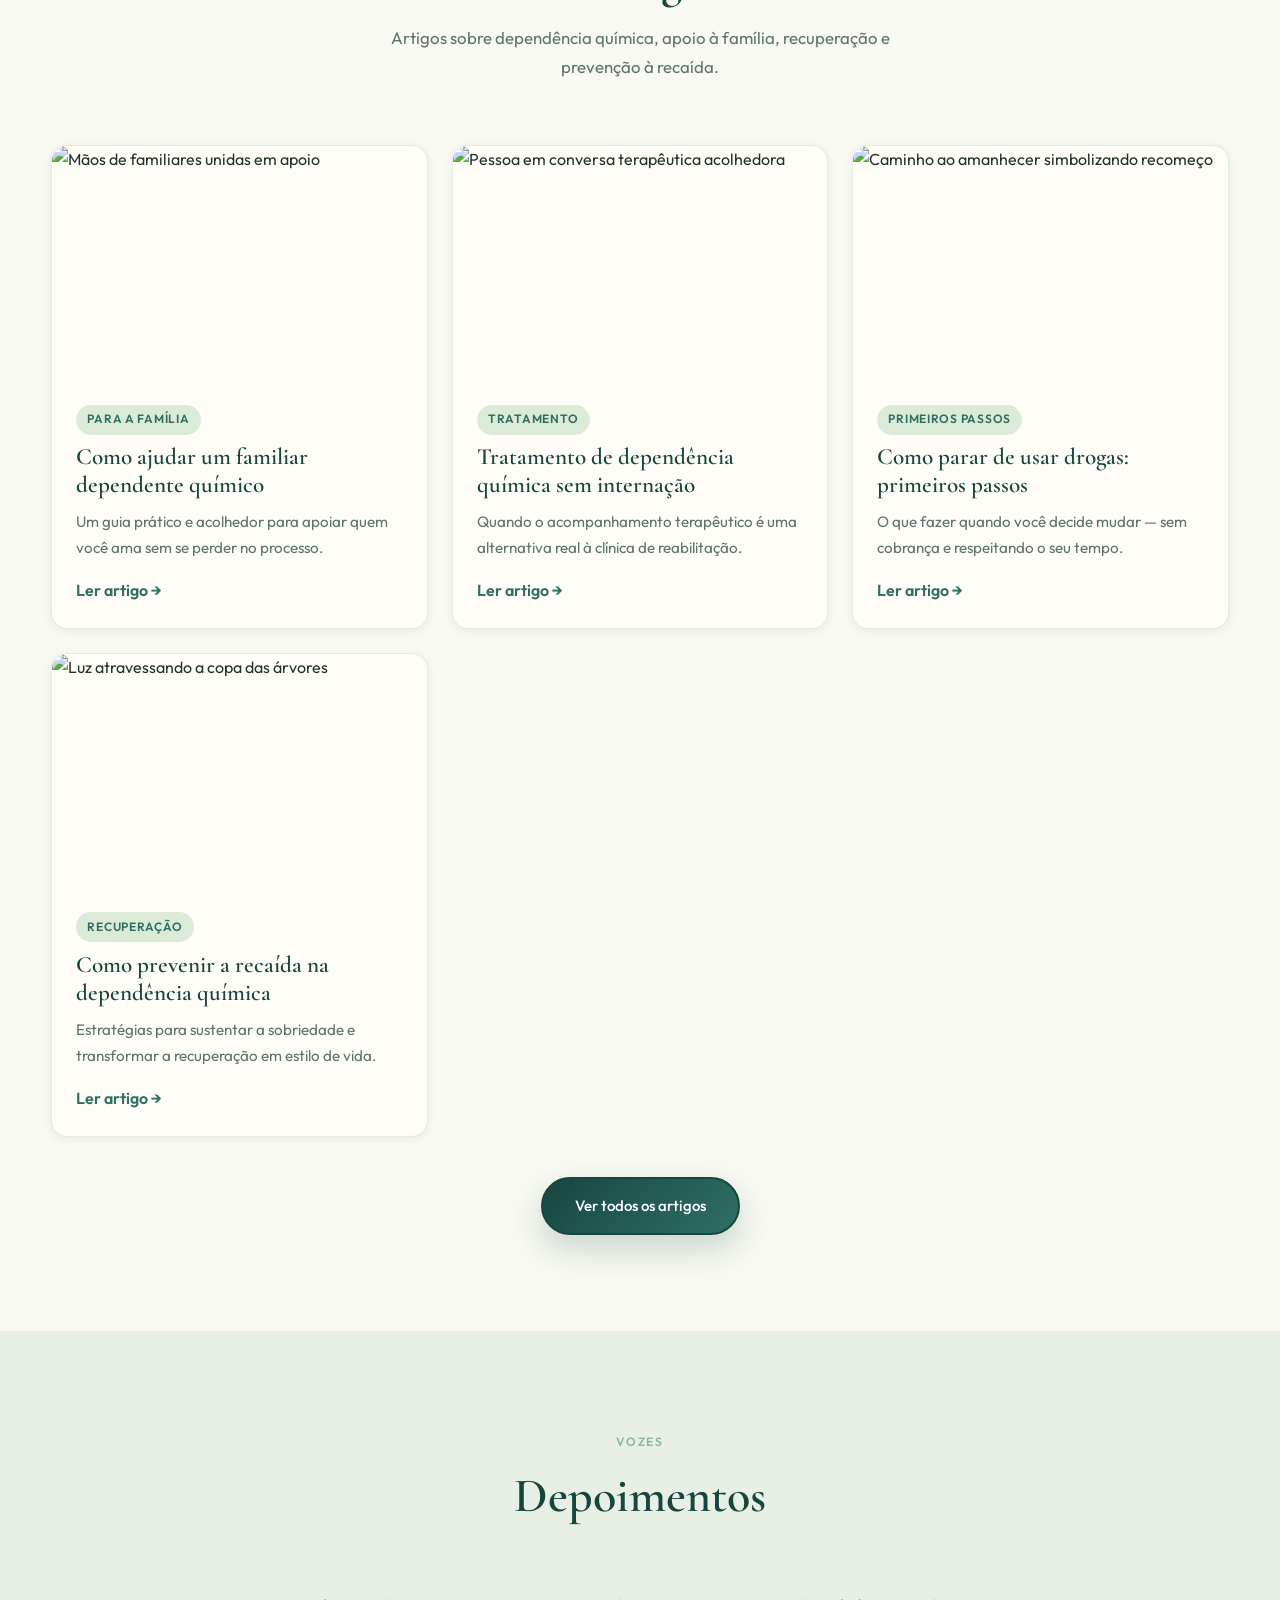
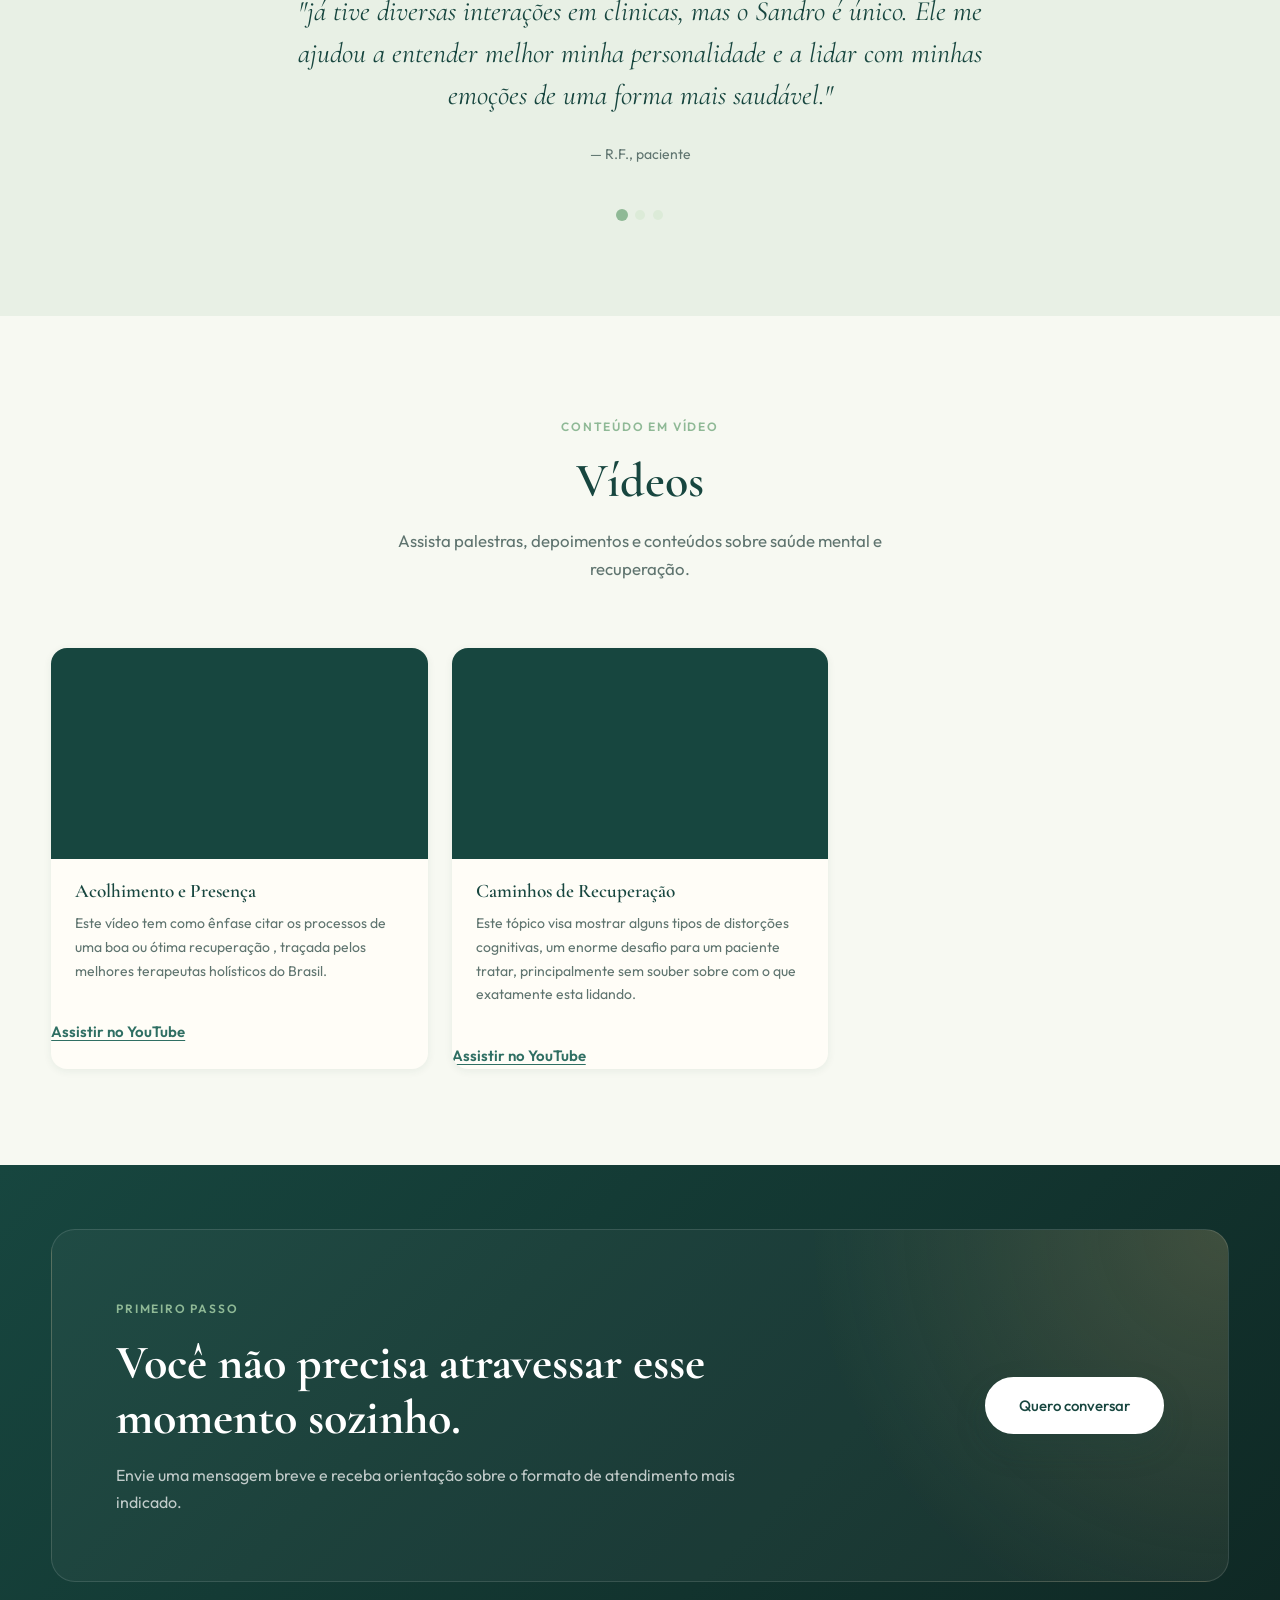
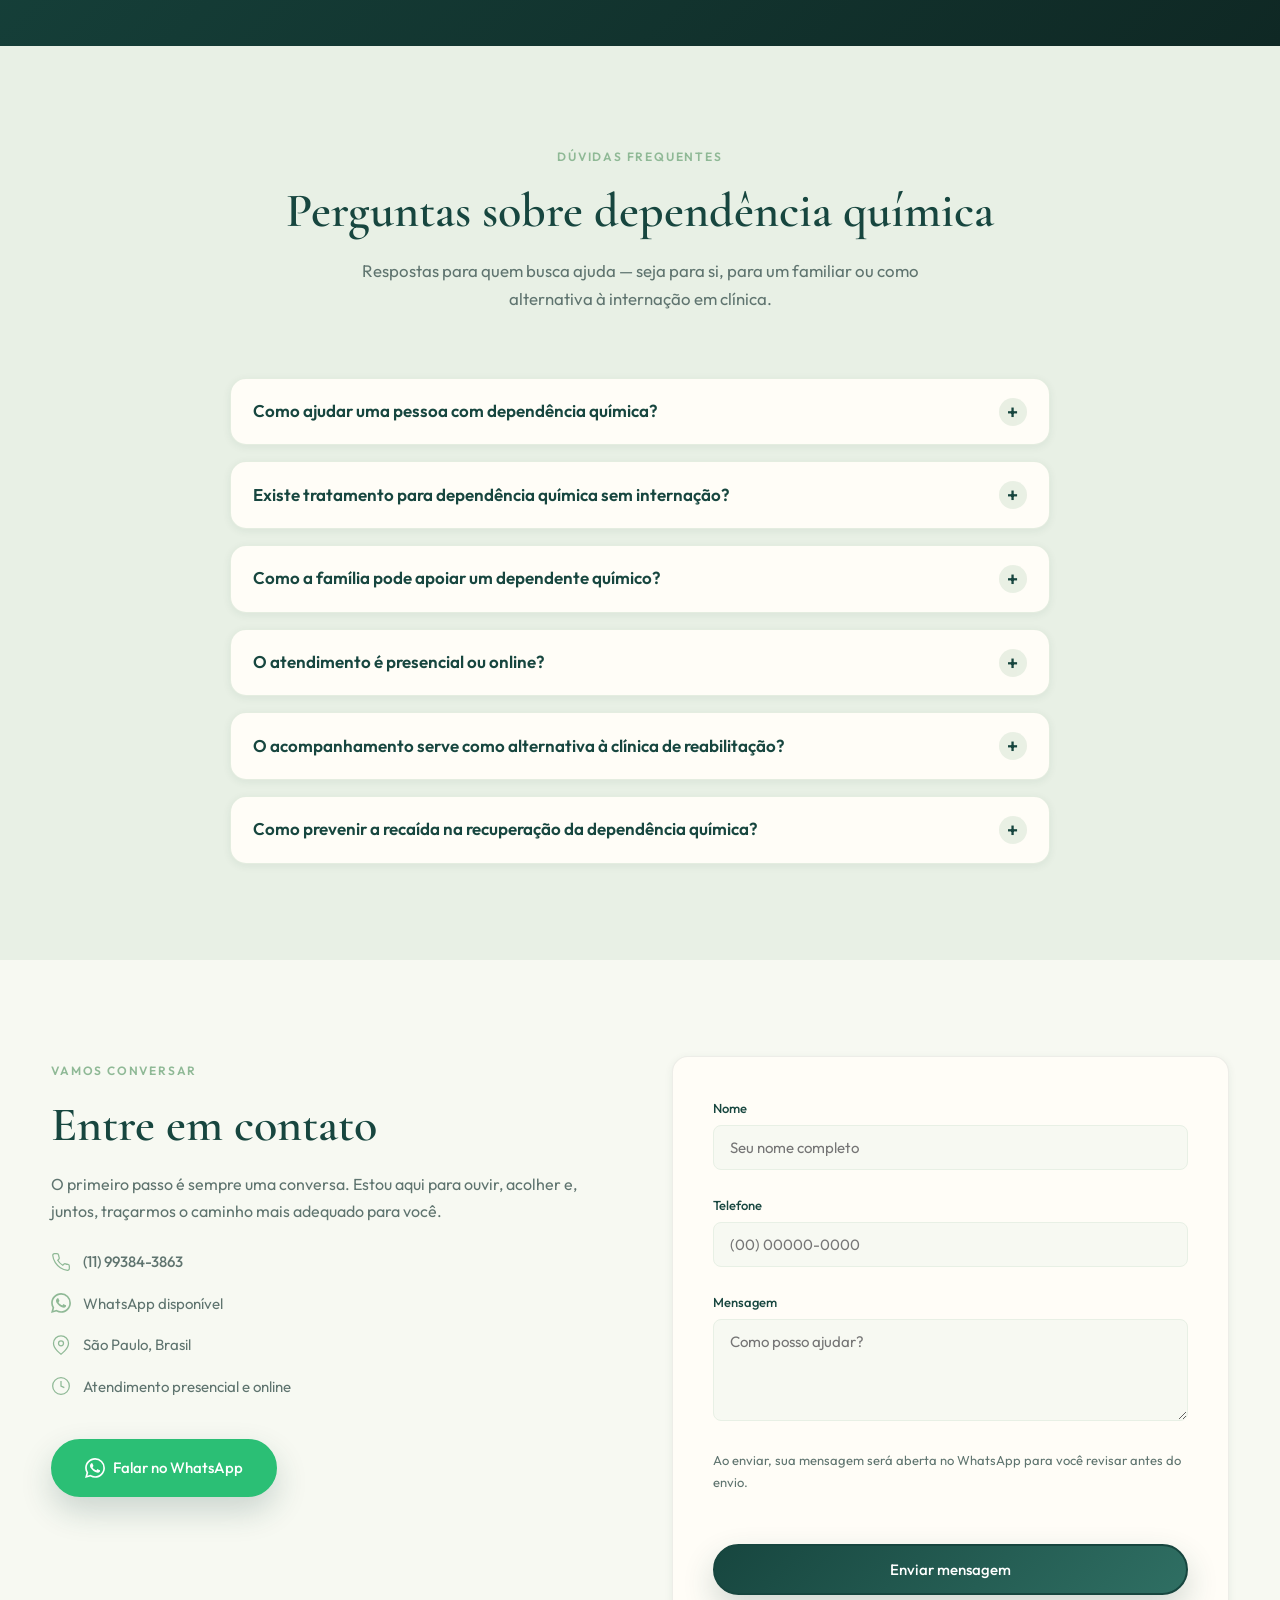
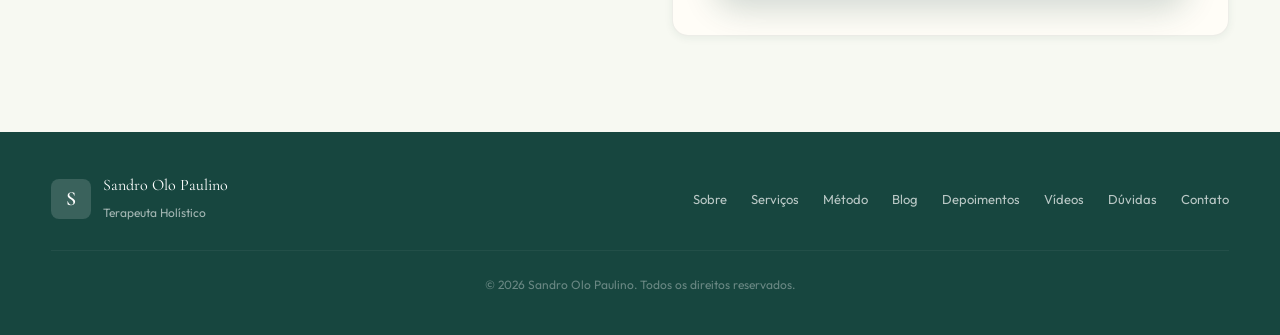
==== commit 56880e18: "Atualiza titulo da hero para dependencias quimicas. Co-authored-by: Cursor <cursoragent@cursor.com>" ====
--- a/index.html
+++ b/index.html
@@ -199,7 +199,7 @@
     <div class="container hero__content">
       <p class="hero__eyebrow reveal">Terapeuta Holístico • Dependência Química</p>
       <h1 class="hero__title reveal">
-        Recuperação das dependências com<br>
+        Recuperação das dependências químicas com<br>
         <em>acolhimento</em> e presença
       </h1>
       <p class="hero__subtitle reveal">
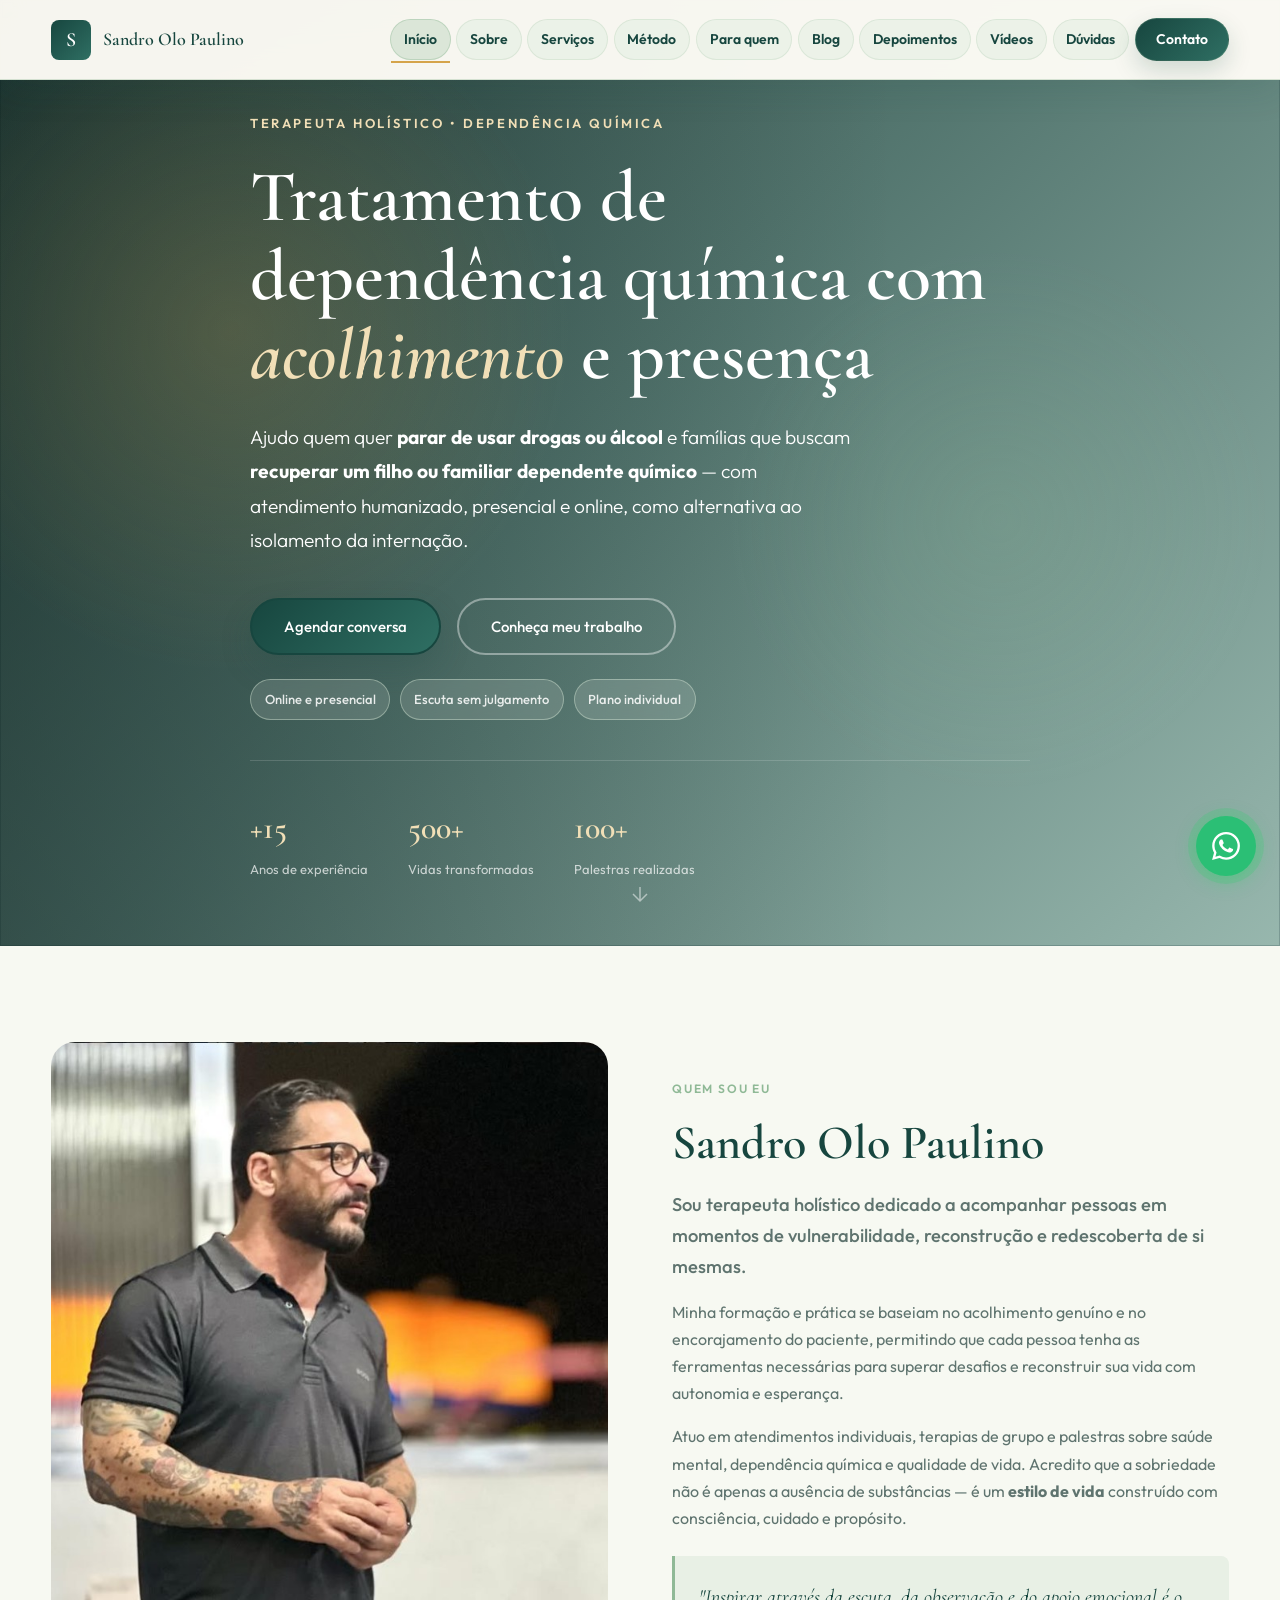
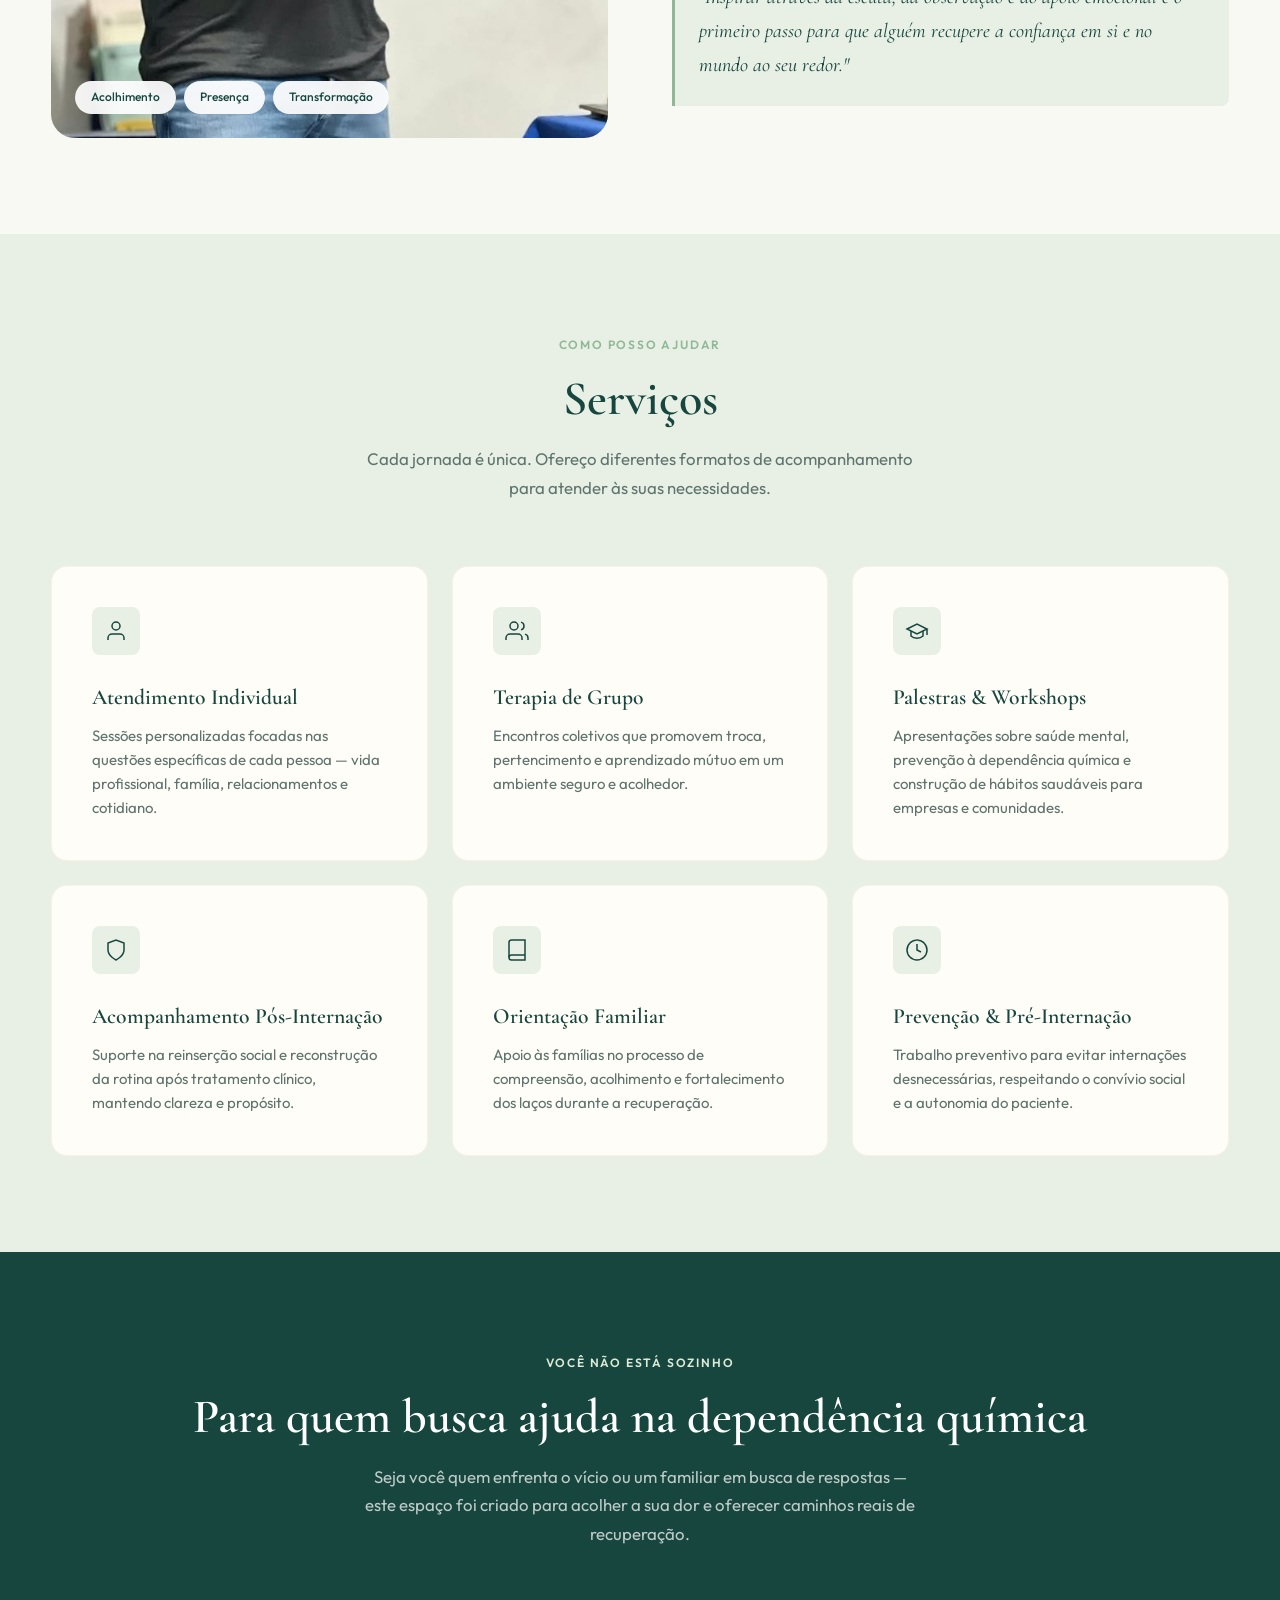
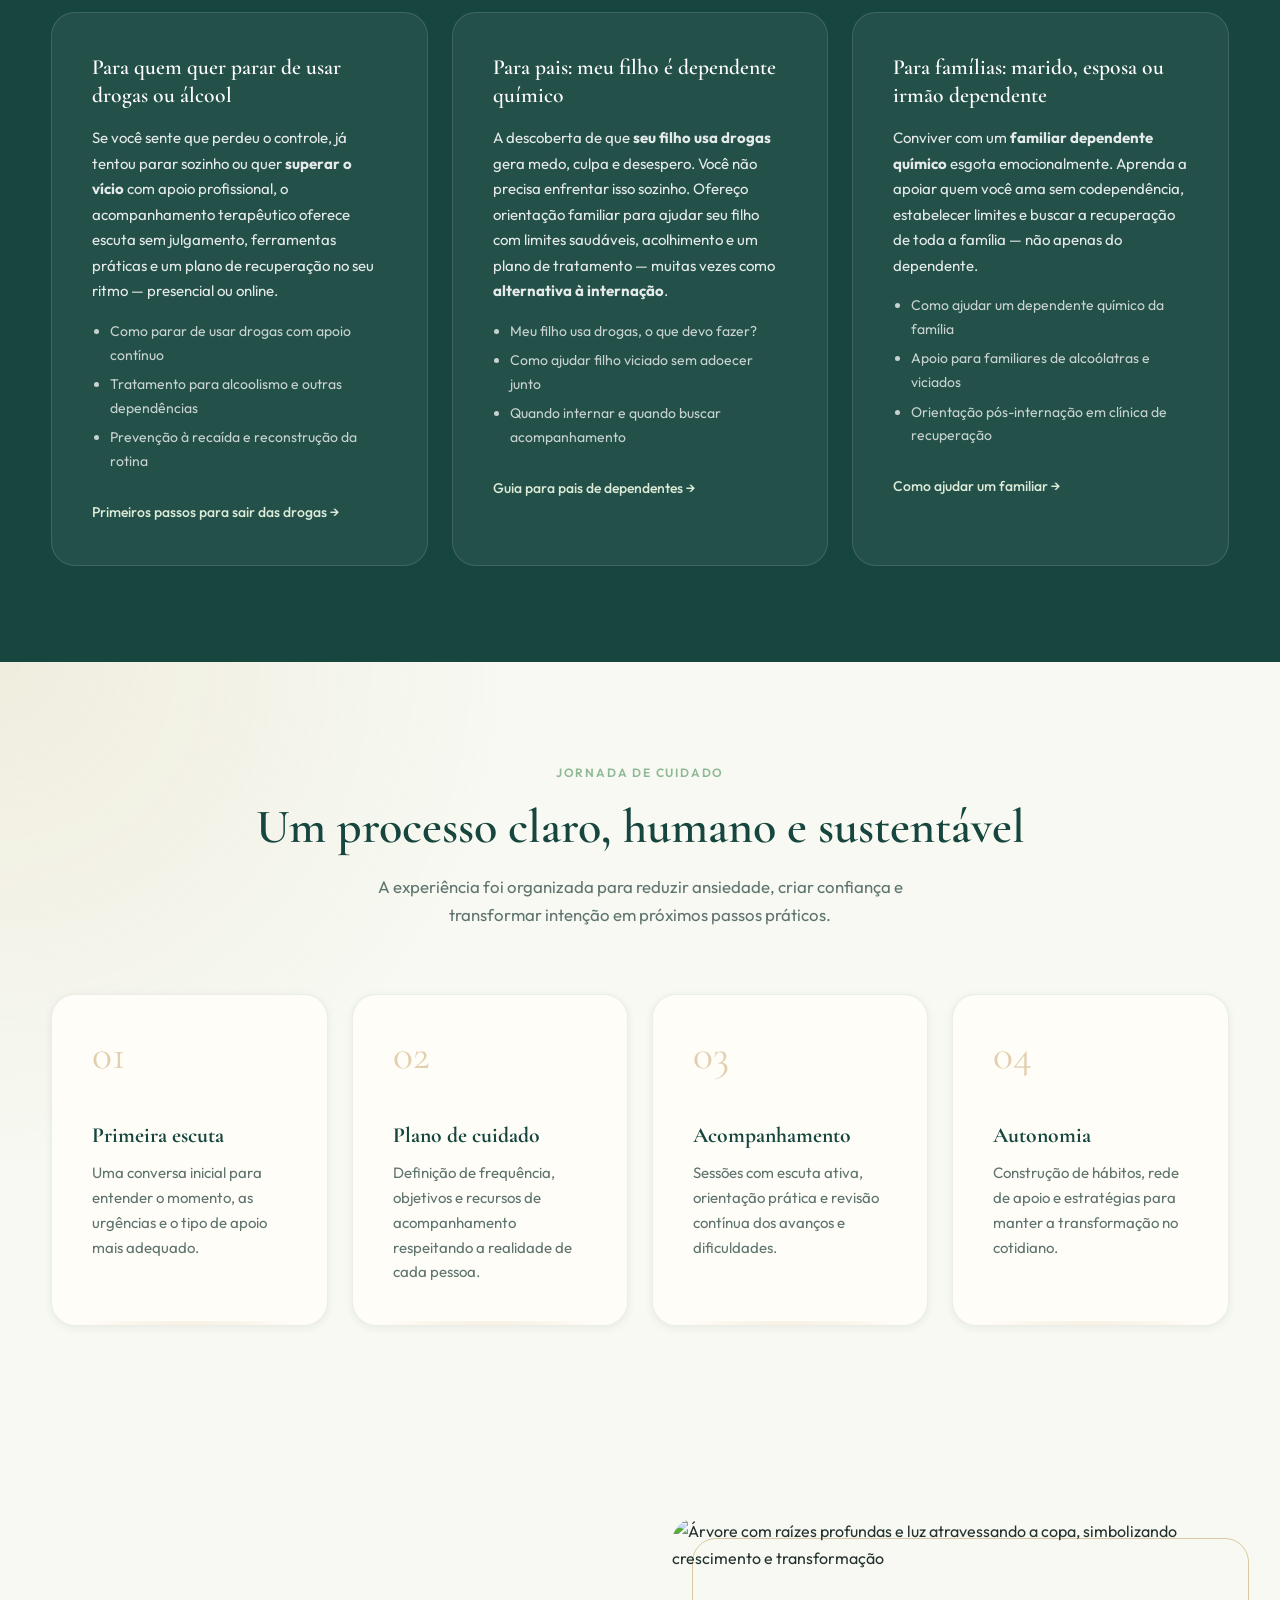
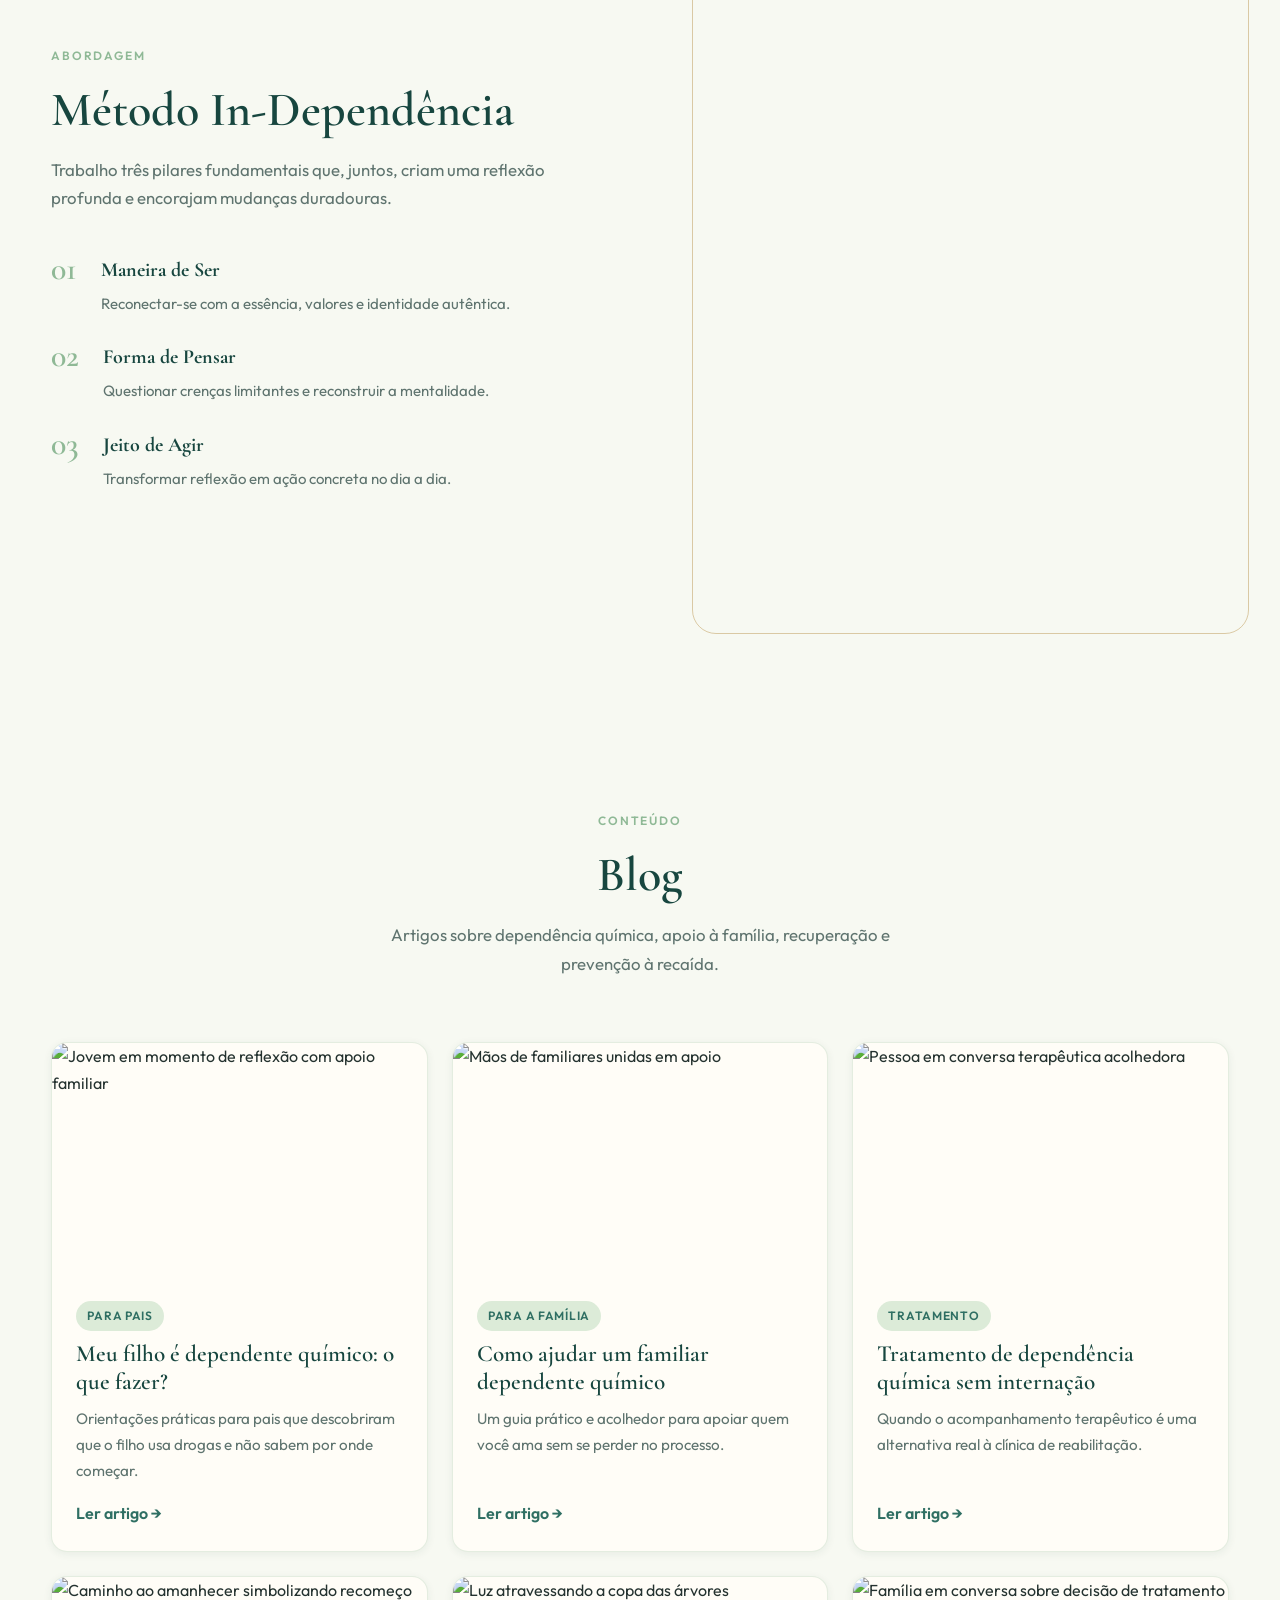
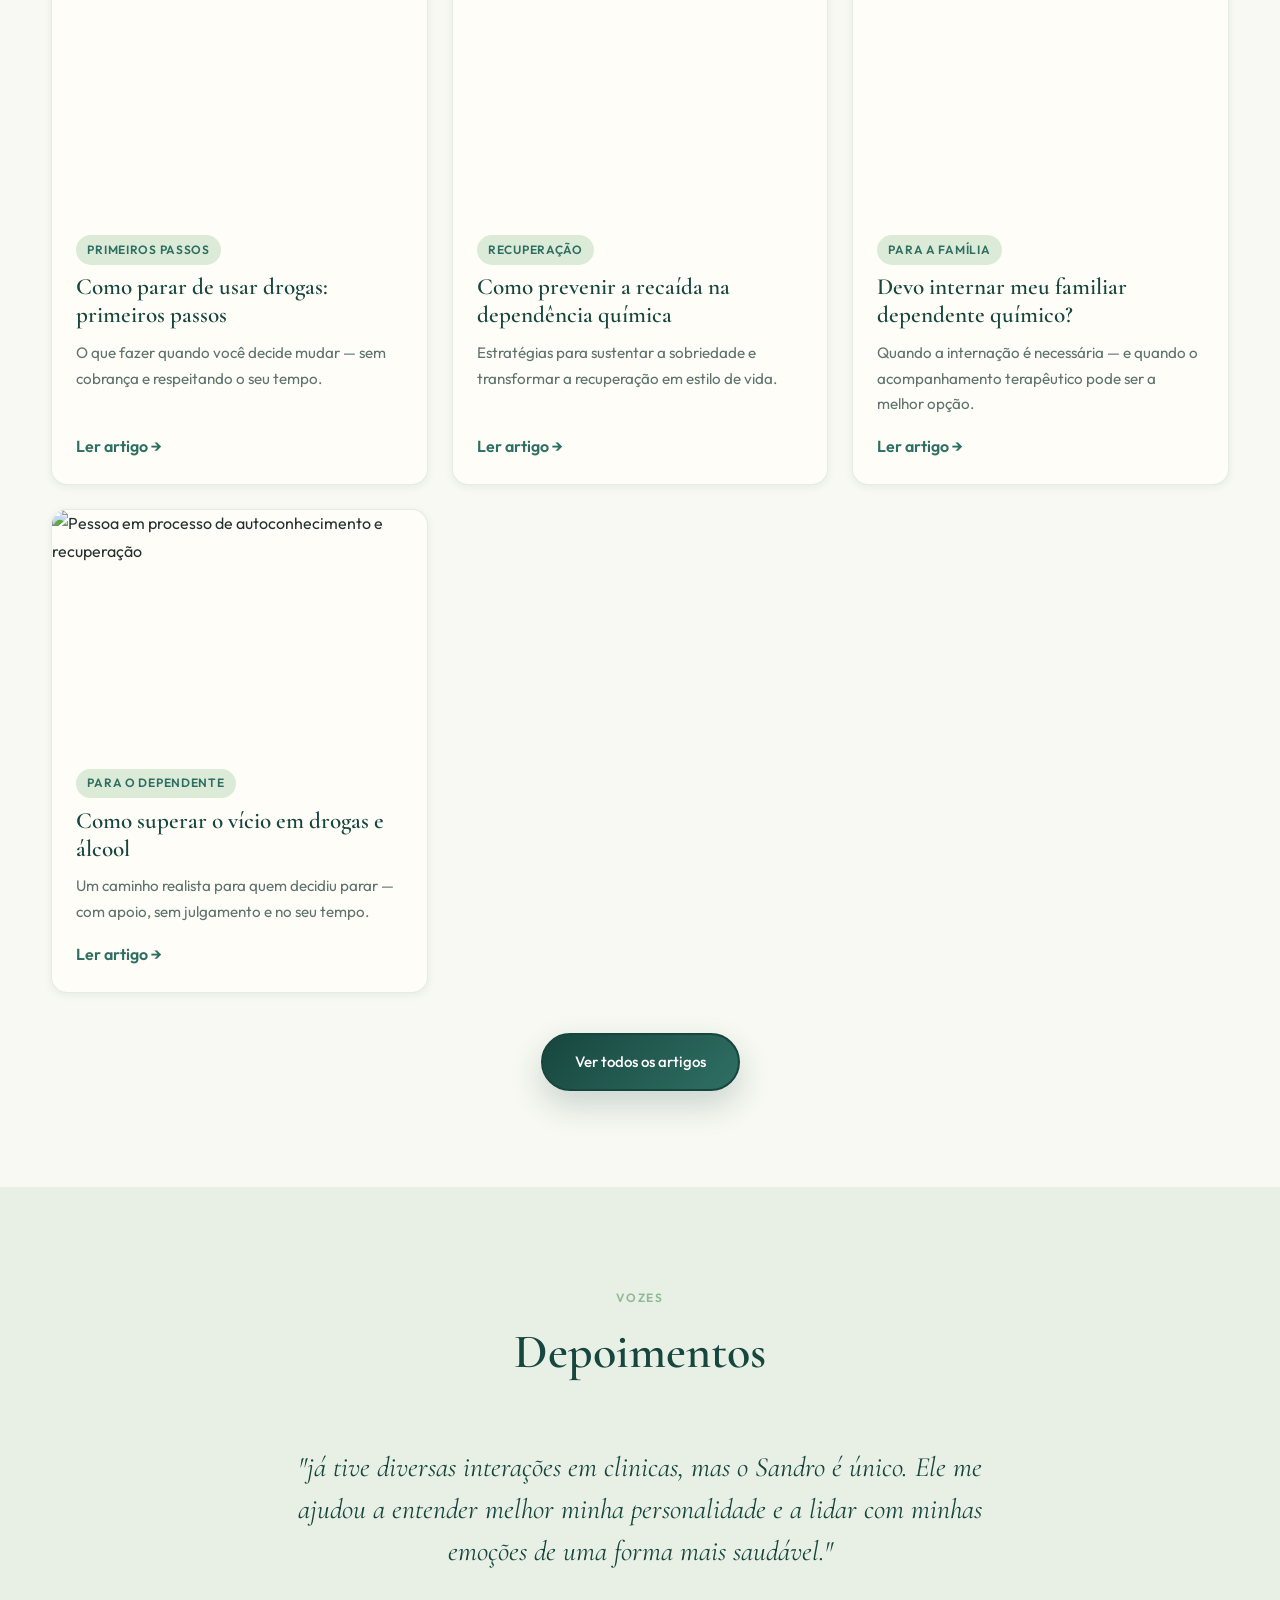
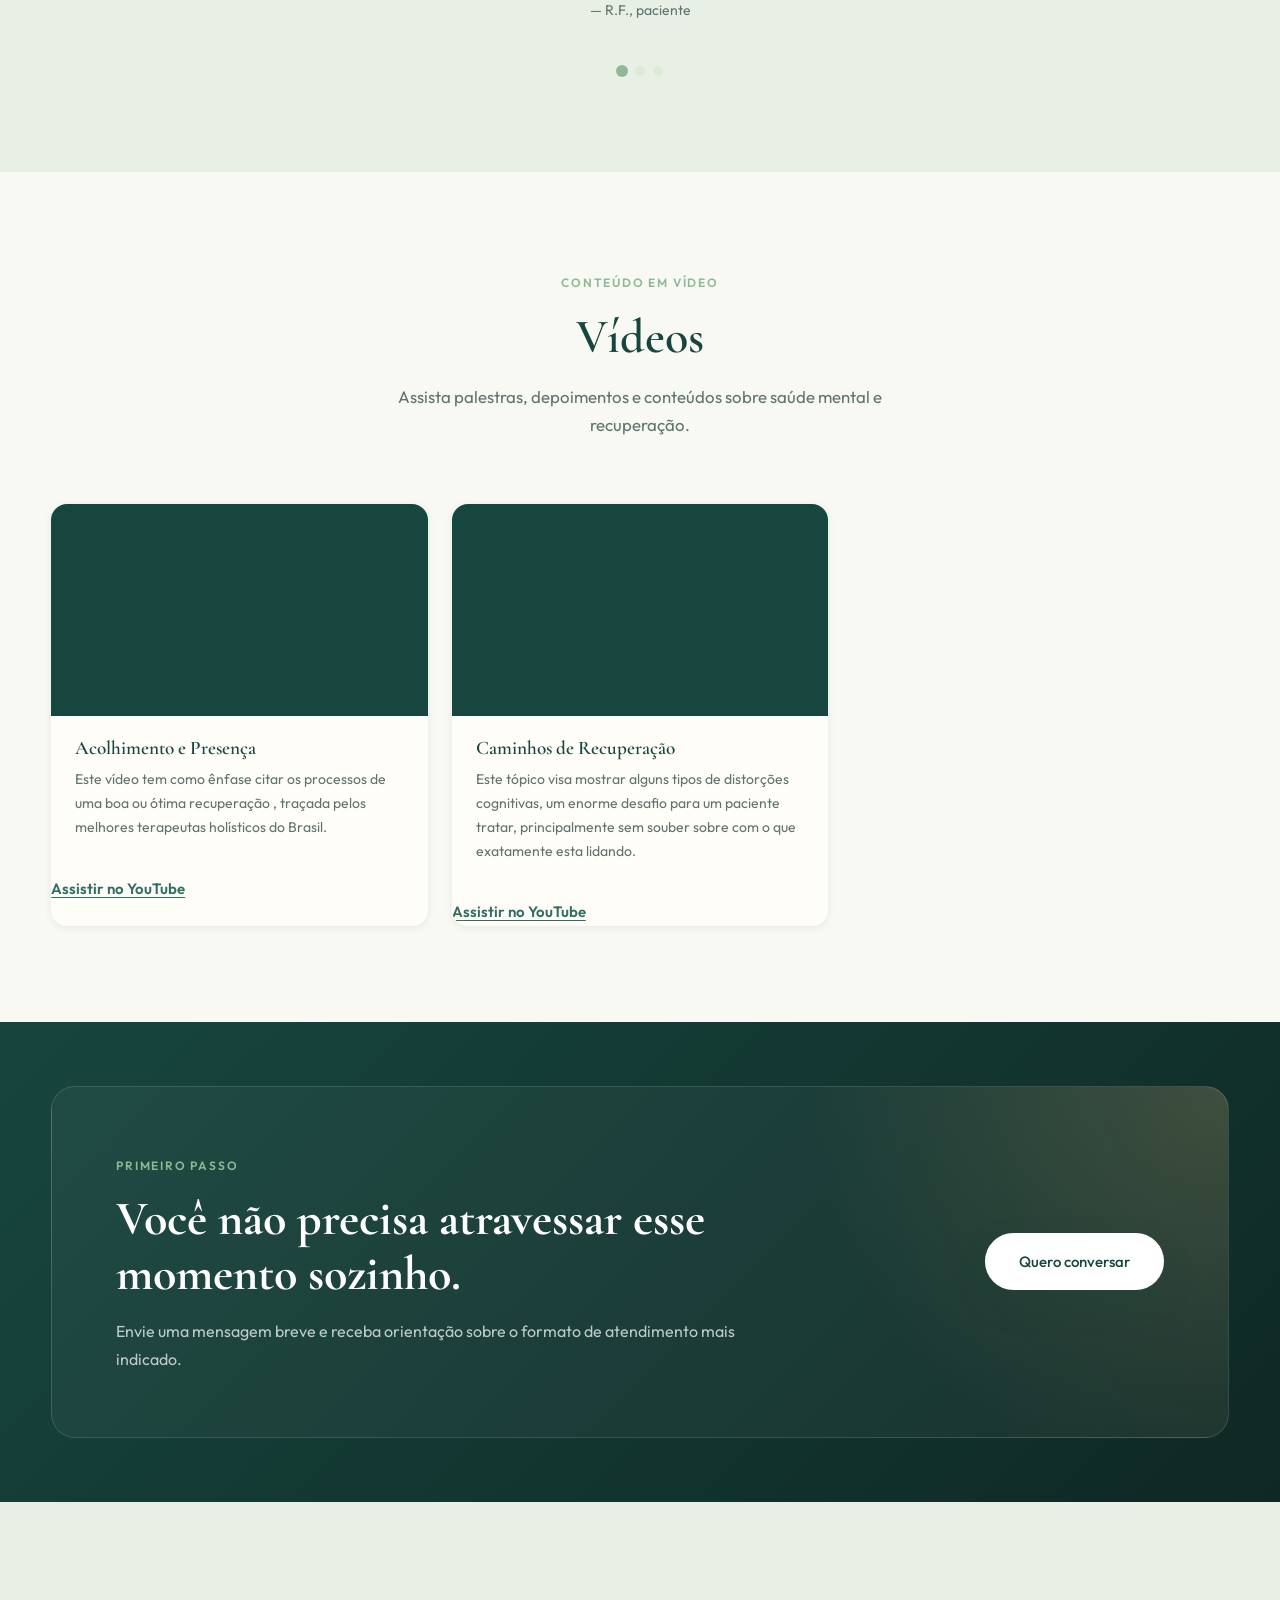
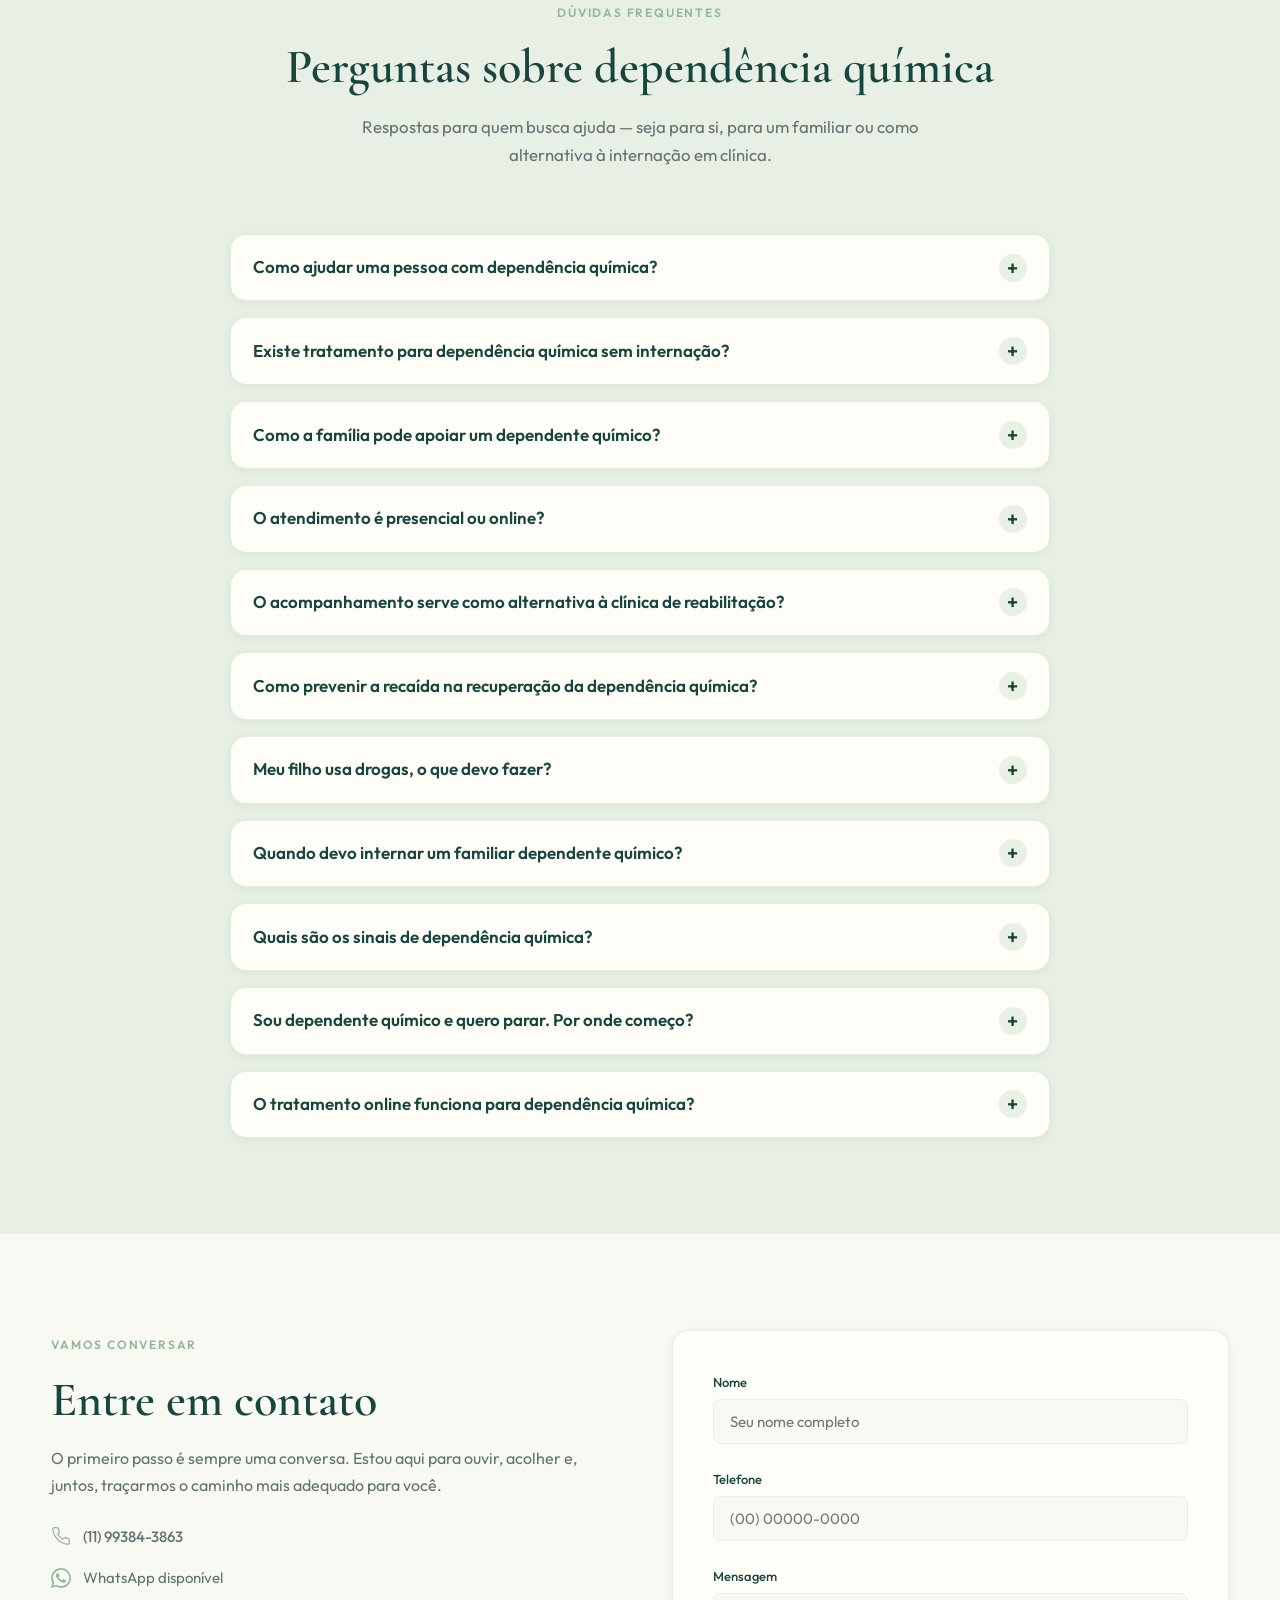
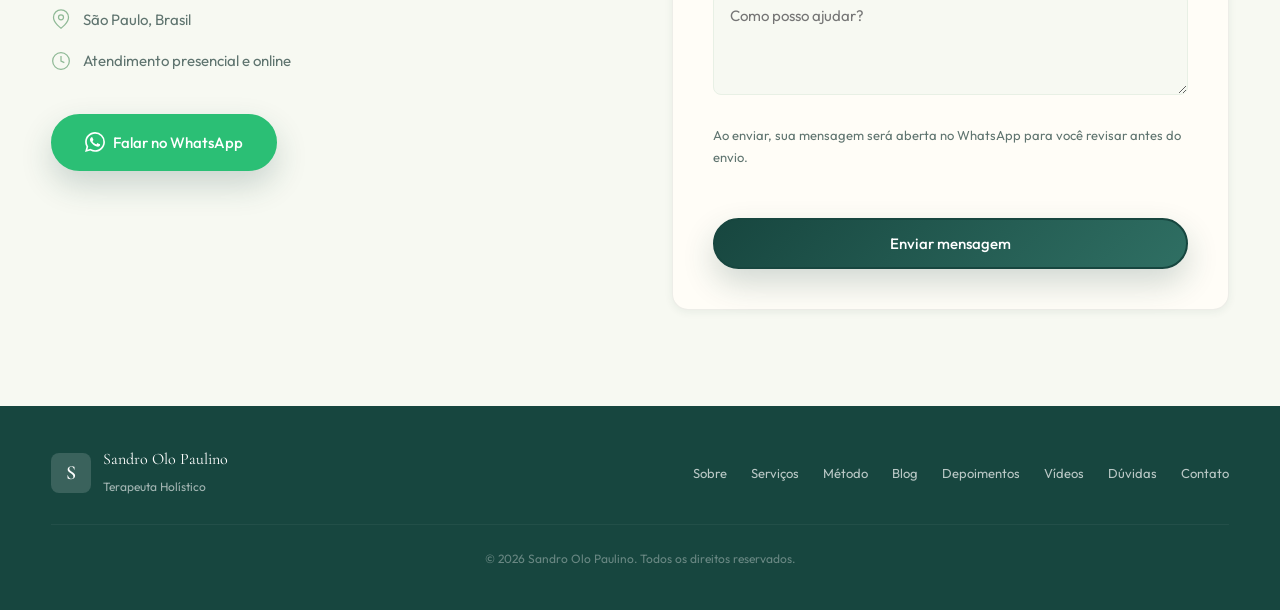
==== commit 80daf7ca: "Amplia SEO, artigos de alta intenção e integração com Google Analytics. Adiciona conteúdo focado em " ====
--- a/index.html
+++ b/index.html
@@ -3,29 +3,33 @@
 <head>
   <meta charset="UTF-8">
   <meta name="viewport" content="width=device-width, initial-scale=1.0">
-  <title>Dependência Química: Tratamento e Apoio | Sandro Olo Paulino</title>
-  <meta name="description" content="Ajuda em dependência química para dependentes e familiares. Atendimento humanizado, presencial e online — uma alternativa ao isolamento da internação. Fale com Sandro Olo Paulino.">
-  <meta name="keywords" content="dependência química, tratamento de dependência química, ajuda para dependentes químicos, como ajudar um dependente químico, apoio a famílias de dependentes químicos, alternativa à internação, alternativa à clínica de recuperação, recuperação de dependência química, tratamento de alcoolismo, como parar de usar drogas, terapia para vício, prevenção à recaída, acompanhamento pós-internação, terapeuta holístico, saúde mental, São Paulo, atendimento online">
+  <title>Dependência Química: Tratamento para Você e sua Família | Sandro Olo Paulino</title>
+  <meta name="description" content="Seu filho usa drogas? Você quer parar de beber ou superar o vício? Sandro Olo Paulino oferece tratamento humanizado para dependentes químicos e orientação para famílias — presencial em São Paulo e online no Brasil. Alternativa à internação.">
+  <meta name="keywords" content="dependência química, tratamento dependência química, meu filho é dependente químico, meu filho usa drogas o que fazer, como ajudar filho viciado, filho dependente químico como ajudar, como ajudar um dependente químico, apoio família dependente químico, familiar viciado em drogas, devo internar meu filho, internar dependente químico, alternativa à internação, clínica de recuperação alternativa, tratamento sem internação, como parar de usar drogas, quero parar de beber, como superar vício em drogas, recuperação dependente químico, tratamento alcoolismo, vício em cocaína tratamento, ajuda para dependente químico, terapia dependência química, acompanhamento pós-internação, prevenção recaída, codependência familiar, sinais de dependência química, terapeuta dependência química São Paulo, tratamento online dependência química, Sandro Olo Paulino">
   <meta name="author" content="Sandro Olo Paulino">
   <meta name="robots" content="index, follow, max-image-preview:large">
   <meta name="theme-color" content="#17463f">
   <meta name="geo.region" content="BR-SP">
   <meta name="geo.placename" content="São Paulo">
   <link rel="canonical" href="https://www.sandroolopaulino.com.br/">
+  <link rel="sitemap" type="application/xml" title="Sitemap" href="https://www.sandroolopaulino.com.br/sitemap.xml">
+
+  <!-- Google Search Console: cole o código de verificação no content="" (search.google.com/search-console) -->
+  <meta name="google-site-verification" content="">
 
   <!-- Open Graph -->
   <meta property="og:locale" content="pt_BR">
   <meta property="og:type" content="website">
   <meta property="og:site_name" content="Sandro Olo Paulino — Terapeuta Holístico">
-  <meta property="og:title" content="Dependência Química: Tratamento e Apoio | Sandro Olo Paulino">
-  <meta property="og:description" content="Ajuda em dependência química para dependentes e familiares. Atendimento humanizado, presencial e online — uma alternativa ao isolamento da internação.">
+  <meta property="og:title" content="Dependência Química: Tratamento para Você e sua Família | Sandro Olo Paulino">
+  <meta property="og:description" content="Ajuda para quem quer sair das drogas e para famílias que buscam recuperar um filho ou familiar dependente químico. Atendimento humanizado, presencial e online.">
   <meta property="og:url" content="https://www.sandroolopaulino.com.br/">
   <meta property="og:image" content="https://www.sandroolopaulino.com.br/imagens/sandro.jpg">
 
   <!-- Twitter -->
   <meta name="twitter:card" content="summary_large_image">
-  <meta name="twitter:title" content="Dependência Química: Tratamento e Apoio | Sandro Olo Paulino">
-  <meta name="twitter:description" content="Ajuda em dependência química para dependentes e familiares. Atendimento humanizado, presencial e online — uma alternativa ao isolamento da internação.">
+  <meta name="twitter:title" content="Dependência Química: Tratamento para Você e sua Família | Sandro Olo Paulino">
+  <meta name="twitter:description" content="Ajuda para dependentes químicos e famílias. Tratamento humanizado, presencial e online — alternativa à internação.">
   <meta name="twitter:image" content="https://www.sandroolopaulino.com.br/imagens/sandro.jpg">
   <link rel="preconnect" href="https://fonts.googleapis.com">
   <link rel="preconnect" href="https://fonts.gstatic.com" crossorigin>
@@ -36,6 +40,15 @@
   {
     "@context": "https://schema.org",
     "@graph": [
+      {
+        "@type": "WebSite",
+        "@id": "https://www.sandroolopaulino.com.br/#website",
+        "url": "https://www.sandroolopaulino.com.br/",
+        "name": "Sandro Olo Paulino — Terapeuta Holístico",
+        "description": "Tratamento de dependência química para dependentes e familiares. Atendimento presencial em São Paulo e online em todo o Brasil.",
+        "inLanguage": "pt-BR",
+        "publisher": { "@id": "https://www.sandroolopaulino.com.br/#sandro" }
+      },
       {
         "@type": ["ProfessionalService", "MedicalBusiness"],
         "@id": "https://www.sandroolopaulino.com.br/#business",
@@ -153,6 +166,46 @@
               "@type": "Answer",
               "text": "A prevenção à recaída envolve identificar gatilhos, reconstruir rotina e rede de apoio, fortalecer a forma de pensar e agir, e manter acompanhamento contínuo. Esse é um dos pilares do meu trabalho na construção de uma recuperação duradoura."
             }
+          },
+          {
+            "@type": "Question",
+            "name": "Meu filho usa drogas, o que devo fazer?",
+            "acceptedAnswer": {
+              "@type": "Answer",
+              "text": "O primeiro passo é manter o vínculo com acolhimento, sem julgamento, e buscar orientação especializada o quanto antes. Evite encobrir o problema ou assumir todas as consequências do uso. Com apoio terapêutico, a família aprende limites saudáveis e o jovem recebe ferramentas para a recuperação — muitas vezes sem necessidade de internação imediata."
+            }
+          },
+          {
+            "@type": "Question",
+            "name": "Quando devo internar um familiar dependente químico?",
+            "acceptedAnswer": {
+              "@type": "Answer",
+              "text": "A internação deve ser considerada apenas em casos extremos: quando há risco de vida, recusa total de ajuda ou impossibilidade de manter segurança no ambiente familiar. Na maioria dos casos, o acompanhamento terapêutico com apoio familiar é uma alternativa eficaz que preserva o convívio social e a autonomia do paciente."
+            }
+          },
+          {
+            "@type": "Question",
+            "name": "Quais são os sinais de dependência química?",
+            "acceptedAnswer": {
+              "@type": "Answer",
+              "text": "Mudanças de comportamento, isolamento, queda no desempenho escolar ou profissional, alterações de humor, mentiras frequentes, pedidos de dinheiro sem explicação, perda de interesse em atividades e alterações no sono ou apetite podem indicar uso problemático. Quanto antes a família ou o próprio dependente buscar ajuda, maiores as chances de recuperação."
+            }
+          },
+          {
+            "@type": "Question",
+            "name": "Sou dependente químico e quero parar. Por onde começo?",
+            "acceptedAnswer": {
+              "@type": "Answer",
+              "text": "Reconhecer que precisa de ajuda já é o primeiro e mais corajoso passo. Busque um acompanhamento terapêutico que respeite seu tempo, trabalhe gatilhos e rotina, e ofereça apoio contínuo — sem cobrança ou julgamento. O tratamento pode ser presencial ou online, conforme sua realidade."
+            }
+          },
+          {
+            "@type": "Question",
+            "name": "O tratamento online funciona para dependência química?",
+            "acceptedAnswer": {
+              "@type": "Answer",
+              "text": "Sim. O atendimento online permite acompanhamento regular, orientação familiar e suporte emocional contínuo para dependentes e familiares em qualquer cidade do Brasil, com a mesma escuta e metodologia do atendimento presencial."
+            }
           }
         ]
       }
@@ -176,6 +229,7 @@
           <li><a href="#sobre" class="nav__link">Sobre</a></li>
           <li><a href="#servicos" class="nav__link">Serviços</a></li>
           <li><a href="#metodo" class="nav__link">Método</a></li>
+          <li><a href="#para-quem" class="nav__link">Para quem</a></li>
           <li><a href="#blog" class="nav__link">Blog</a></li>
           <li><a href="#depoimentos" class="nav__link">Depoimentos</a></li>
           <li><a href="#videos" class="nav__link">Vídeos</a></li>
@@ -199,11 +253,11 @@
     <div class="container hero__content">
       <p class="hero__eyebrow reveal">Terapeuta Holístico • Dependência Química</p>
       <h1 class="hero__title reveal">
-        Recuperação das dependências químicas com<br>
+        Tratamento de dependência química com<br>
         <em>acolhimento</em> e presença
       </h1>
       <p class="hero__subtitle reveal">
-        Ajudo dependentes químicos, jogos, alcoolistas,dependência emocional e outros vícios, e suas famílias em processos de recuperação, autoconhecimento e reconexão com a vida — 
+        Ajudo quem quer <strong>parar de usar drogas ou álcool</strong> e famílias que buscam <strong>recuperar um filho ou familiar dependente químico</strong> — 
         com atendimento humanizado, presencial e online, como alternativa ao isolamento da internação.
       </p>
       <div class="hero__actions reveal">
@@ -327,6 +381,49 @@
           </div>
           <h3 class="card__title">Prevenção &amp; Pré-Internação</h3>
           <p class="card__text">Trabalho preventivo para evitar internações desnecessárias, respeitando o convívio social e a autonomia do paciente.</p>
+        </article>
+      </div>
+    </div>
+  </section>
+
+  <!-- Para quem (SEO semântico) -->
+  <section class="section para-quem" id="para-quem">
+    <div class="container">
+      <div class="section__header reveal">
+        <span class="section__eyebrow">Você não está sozinho</span>
+        <h2 class="section__title">Para quem busca ajuda na dependência química</h2>
+        <p class="section__desc">Seja você quem enfrenta o vício ou um familiar em busca de respostas — este espaço foi criado para acolher a sua dor e oferecer caminhos reais de recuperação.</p>
+      </div>
+      <div class="para-quem__grid">
+        <article class="para-quem__card reveal">
+          <h3>Para quem quer parar de usar drogas ou álcool</h3>
+          <p>Se você sente que perdeu o controle, já tentou parar sozinho ou quer <strong>superar o vício</strong> com apoio profissional, o acompanhamento terapêutico oferece escuta sem julgamento, ferramentas práticas e um plano de recuperação no seu ritmo — presencial ou online.</p>
+          <ul>
+            <li>Como parar de usar drogas com apoio contínuo</li>
+            <li>Tratamento para alcoolismo e outras dependências</li>
+            <li>Prevenção à recaída e reconstrução da rotina</li>
+          </ul>
+          <a href="artigos/como-parar-de-usar-drogas-primeiros-passos.html" class="para-quem__link">Primeiros passos para sair das drogas →</a>
+        </article>
+        <article class="para-quem__card reveal">
+          <h3>Para pais: meu filho é dependente químico</h3>
+          <p>A descoberta de que <strong>seu filho usa drogas</strong> gera medo, culpa e desespero. Você não precisa enfrentar isso sozinho. Ofereço orientação familiar para ajudar seu filho com limites saudáveis, acolhimento e um plano de tratamento — muitas vezes como <strong>alternativa à internação</strong>.</p>
+          <ul>
+            <li>Meu filho usa drogas, o que devo fazer?</li>
+            <li>Como ajudar filho viciado sem adoecer junto</li>
+            <li>Quando internar e quando buscar acompanhamento</li>
+          </ul>
+          <a href="artigos/meu-filho-e-dependente-quimico-o-que-fazer.html" class="para-quem__link">Guia para pais de dependentes →</a>
+        </article>
+        <article class="para-quem__card reveal">
+          <h3>Para famílias: marido, esposa ou irmão dependente</h3>
+          <p>Conviver com um <strong>familiar dependente químico</strong> esgota emocionalmente. Aprenda a apoiar quem você ama sem codependência, estabelecer limites e buscar a recuperação de toda a família — não apenas do dependente.</p>
+          <ul>
+            <li>Como ajudar um dependente químico da família</li>
+            <li>Apoio para familiares de alcoólatras e viciados</li>
+            <li>Orientação pós-internação em clínica de recuperação</li>
+          </ul>
+          <a href="artigos/como-ajudar-um-familiar-dependente-quimico.html" class="para-quem__link">Como ajudar um familiar →</a>
         </article>
       </div>
     </div>
@@ -417,6 +514,15 @@
       </div>
       <div class="blog-grid">
         <article class="post-card reveal">
+          <img class="post-card__img" src="https://images.unsplash.com/photo-1529156069898-49953e39b3ac?w=800&q=80" alt="Jovem em momento de reflexão com apoio familiar" loading="lazy">
+          <div class="post-card__body">
+            <span class="post-card__tag">Para pais</span>
+            <h3 class="post-card__title">Meu filho é dependente químico: o que fazer?</h3>
+            <p class="post-card__excerpt">Orientações práticas para pais que descobriram que o filho usa drogas e não sabem por onde começar.</p>
+            <a class="post-card__more" href="artigos/meu-filho-e-dependente-quimico-o-que-fazer.html">Ler artigo →</a>
+          </div>
+        </article>
+        <article class="post-card reveal">
           <img class="post-card__img" src="https://images.unsplash.com/photo-1516589178581-6cd7833ae3b2?w=800&q=80" alt="Mãos de familiares unidas em apoio" loading="lazy">
           <div class="post-card__body">
             <span class="post-card__tag">Para a família</span>
@@ -450,6 +556,24 @@
             <h3 class="post-card__title">Como prevenir a recaída na dependência química</h3>
             <p class="post-card__excerpt">Estratégias para sustentar a sobriedade e transformar a recuperação em estilo de vida.</p>
             <a class="post-card__more" href="artigos/prevencao-a-recaida-dependencia-quimica.html">Ler artigo →</a>
+          </div>
+        </article>
+        <article class="post-card reveal">
+          <img class="post-card__img" src="https://images.unsplash.com/photo-1573497019940-1c28c88b4f3e?w=800&q=80" alt="Família em conversa sobre decisão de tratamento" loading="lazy">
+          <div class="post-card__body">
+            <span class="post-card__tag">Para a família</span>
+            <h3 class="post-card__title">Devo internar meu familiar dependente químico?</h3>
+            <p class="post-card__excerpt">Quando a internação é necessária — e quando o acompanhamento terapêutico pode ser a melhor opção.</p>
+            <a class="post-card__more" href="artigos/devo-internar-meu-familiar-dependente-quimico.html">Ler artigo →</a>
+          </div>
+        </article>
+        <article class="post-card reveal">
+          <img class="post-card__img" src="https://images.unsplash.com/photo-1507003211169-0a1dd7228f2d?w=800&q=80" alt="Pessoa em processo de autoconhecimento e recuperação" loading="lazy">
+          <div class="post-card__body">
+            <span class="post-card__tag">Para o dependente</span>
+            <h3 class="post-card__title">Como superar o vício em drogas e álcool</h3>
+            <p class="post-card__excerpt">Um caminho realista para quem decidiu parar — com apoio, sem julgamento e no seu tempo.</p>
+            <a class="post-card__more" href="artigos/como-superar-vicio-em-drogas-e-alcool.html">Ler artigo →</a>
           </div>
         </article>
       </div>
@@ -577,6 +701,26 @@
         <details class="faq__item">
           <summary>Como prevenir a recaída na recuperação da dependência química?</summary>
           <p>A prevenção à recaída envolve identificar gatilhos, reconstruir rotina e rede de apoio, fortalecer a forma de pensar e agir, e manter acompanhamento contínuo. Esse é um dos pilares do meu trabalho na construção de uma recuperação duradoura.</p>
+        </details>
+        <details class="faq__item">
+          <summary>Meu filho usa drogas, o que devo fazer?</summary>
+          <p>O primeiro passo é manter o vínculo com acolhimento, sem julgamento, e buscar orientação especializada o quanto antes. Evite encobrir o problema ou assumir todas as consequências do uso. Com apoio terapêutico, a família aprende limites saudáveis e o jovem recebe ferramentas para a recuperação.</p>
+        </details>
+        <details class="faq__item">
+          <summary>Quando devo internar um familiar dependente químico?</summary>
+          <p>A internação deve ser considerada apenas em casos extremos: risco de vida, recusa total de ajuda ou impossibilidade de manter segurança em casa. Na maioria dos casos, o acompanhamento terapêutico com apoio familiar é uma alternativa eficaz que preserva o convívio social.</p>
+        </details>
+        <details class="faq__item">
+          <summary>Quais são os sinais de dependência química?</summary>
+          <p>Mudanças de comportamento, isolamento, queda no desempenho, alterações de humor, mentiras frequentes, pedidos de dinheiro e perda de interesse em atividades podem indicar uso problemático. Quanto antes buscar ajuda, maiores as chances de recuperação.</p>
+        </details>
+        <details class="faq__item">
+          <summary>Sou dependente químico e quero parar. Por onde começo?</summary>
+          <p>Reconhecer que precisa de ajuda já é o primeiro passo. Busque acompanhamento terapêutico que respeite seu tempo, trabalhe gatilhos e rotina, e ofereça apoio contínuo — presencial ou online, conforme sua realidade.</p>
+        </details>
+        <details class="faq__item">
+          <summary>O tratamento online funciona para dependência química?</summary>
+          <p>Sim. O atendimento online permite acompanhamento regular, orientação familiar e suporte emocional contínuo para dependentes e familiares em qualquer cidade do Brasil.</p>
         </details>
       </div>
     </div>
@@ -681,6 +825,8 @@
     </button>
   </div>
 
-  <script src="script.js?v=20260618-1"></script>
+  <script src="analytics-config.js?v=20260618-2"></script>
+  <script src="analytics.js?v=20260618-2"></script>
+  <script src="script.js?v=20260618-2"></script>
 </body>
 </html>
--- a/styles.css
+++ b/styles.css
@@ -622,6 +622,75 @@
   transform: rotate(-4deg) scale(1.05);
 }
 
+/* ---- Para quem (SEO) ---- */
+.para-quem {
+  background: var(--color-primary);
+  color: rgba(255, 255, 255, 0.88);
+}
+
+.para-quem .section__eyebrow { color: var(--color-accent-soft); }
+.para-quem .section__title { color: #fff; }
+.para-quem .section__desc { color: rgba(255, 255, 255, 0.72); margin-inline: auto; }
+
+.para-quem__grid {
+  display: grid;
+  grid-template-columns: repeat(3, 1fr);
+  gap: var(--space-md);
+}
+
+.para-quem__card {
+  padding: var(--space-lg);
+  background: rgba(255, 255, 255, 0.06);
+  border: 1px solid rgba(255, 255, 255, 0.12);
+  border-radius: var(--radius-lg);
+  transition: var(--transition);
+}
+
+.para-quem__card:hover {
+  background: rgba(255, 255, 255, 0.1);
+  border-color: rgba(196, 162, 101, 0.4);
+  transform: translateY(-4px);
+}
+
+.para-quem__card h3 {
+  font-family: var(--font-display);
+  font-size: 1.35rem;
+  font-weight: 600;
+  color: #fff;
+  margin-bottom: var(--space-sm);
+  line-height: 1.3;
+}
+
+.para-quem__card p {
+  font-size: 0.9375rem;
+  line-height: 1.7;
+  margin-bottom: var(--space-sm);
+}
+
+.para-quem__card ul {
+  margin-bottom: var(--space-md);
+  padding-left: 1.1rem;
+  list-style: disc;
+}
+
+.para-quem__card li {
+  font-size: 0.875rem;
+  color: rgba(255, 255, 255, 0.75);
+  margin-bottom: 0.35rem;
+}
+
+.para-quem__link {
+  display: inline-flex;
+  font-size: 0.875rem;
+  font-weight: 500;
+  color: var(--color-accent-soft);
+  transition: var(--transition);
+}
+
+.para-quem__link:hover {
+  color: #fff;
+}
+
 /* ---- Jornada ---- */
 .jornada {
   background:
@@ -1369,6 +1438,10 @@
     grid-template-columns: repeat(2, 1fr);
   }
 
+  .para-quem__grid {
+    grid-template-columns: 1fr;
+  }
+
   .videos__grid {
     grid-template-columns: repeat(2, 1fr);
   }
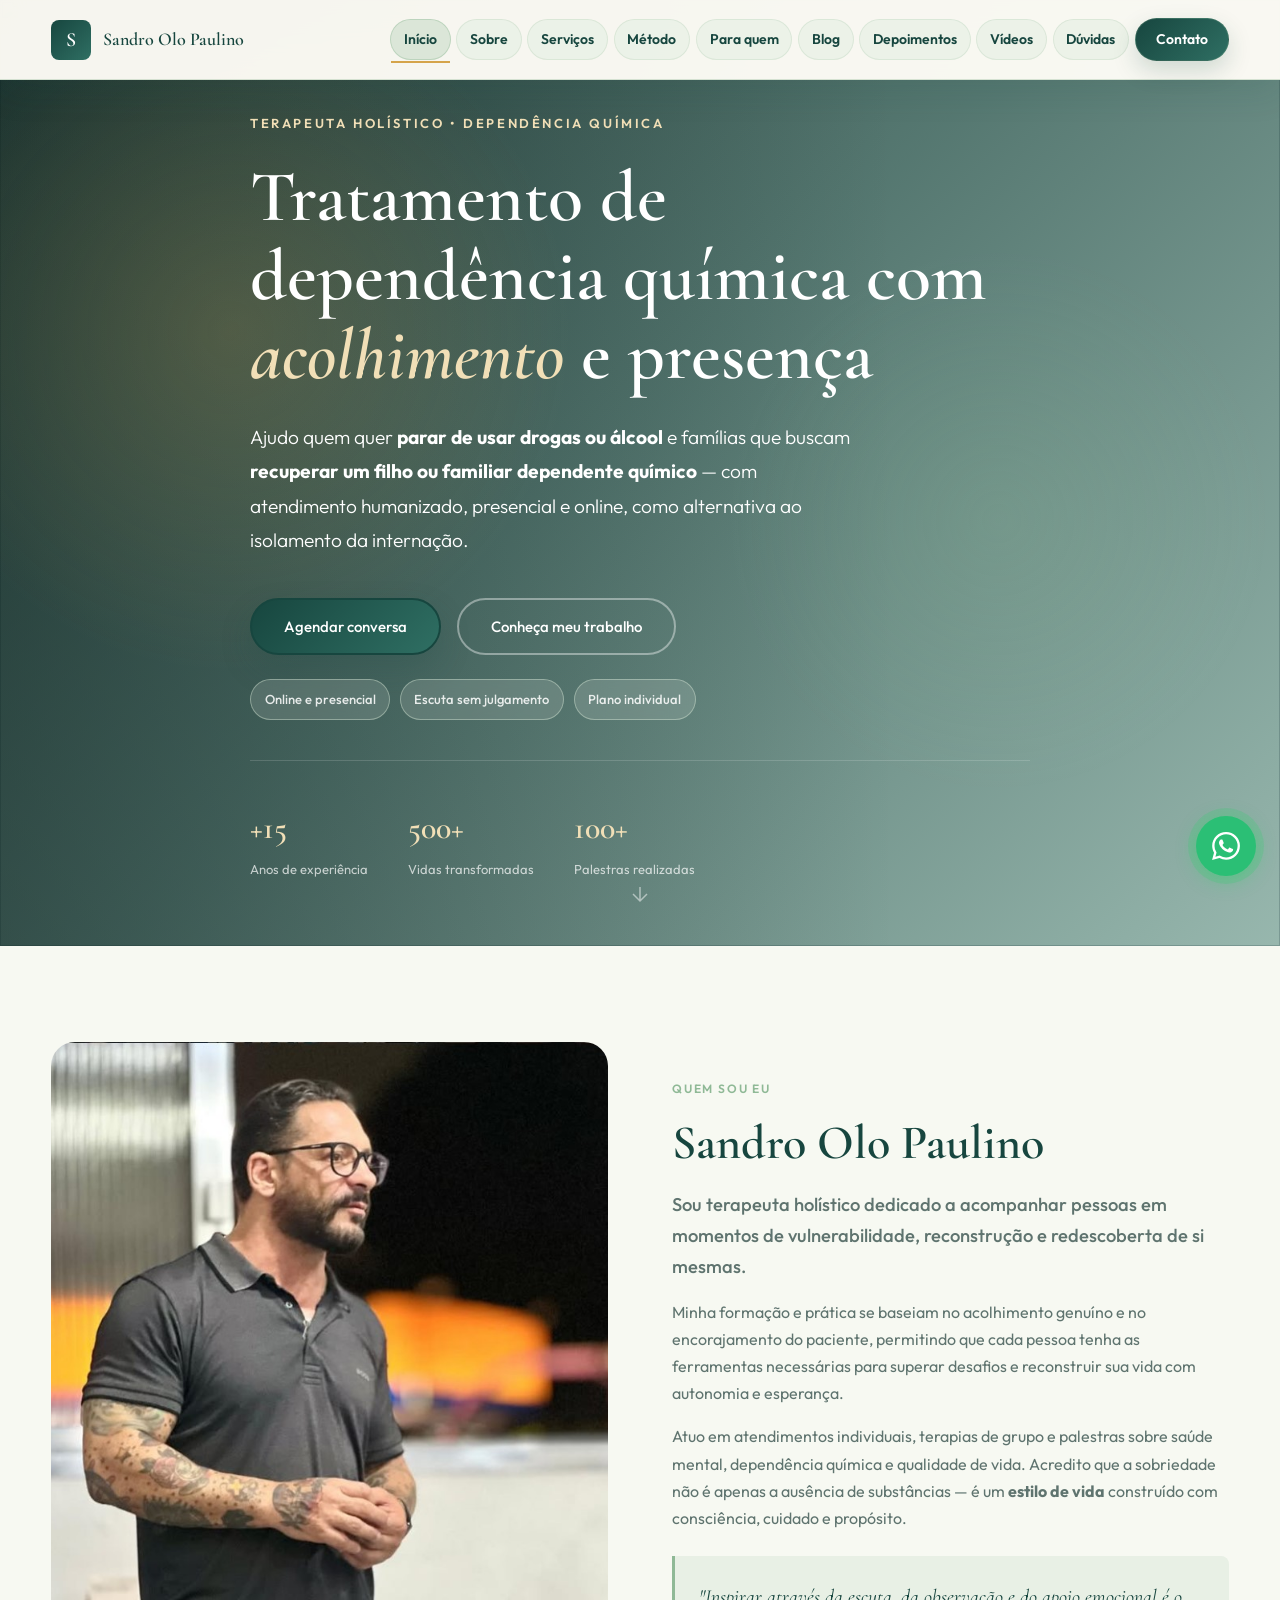
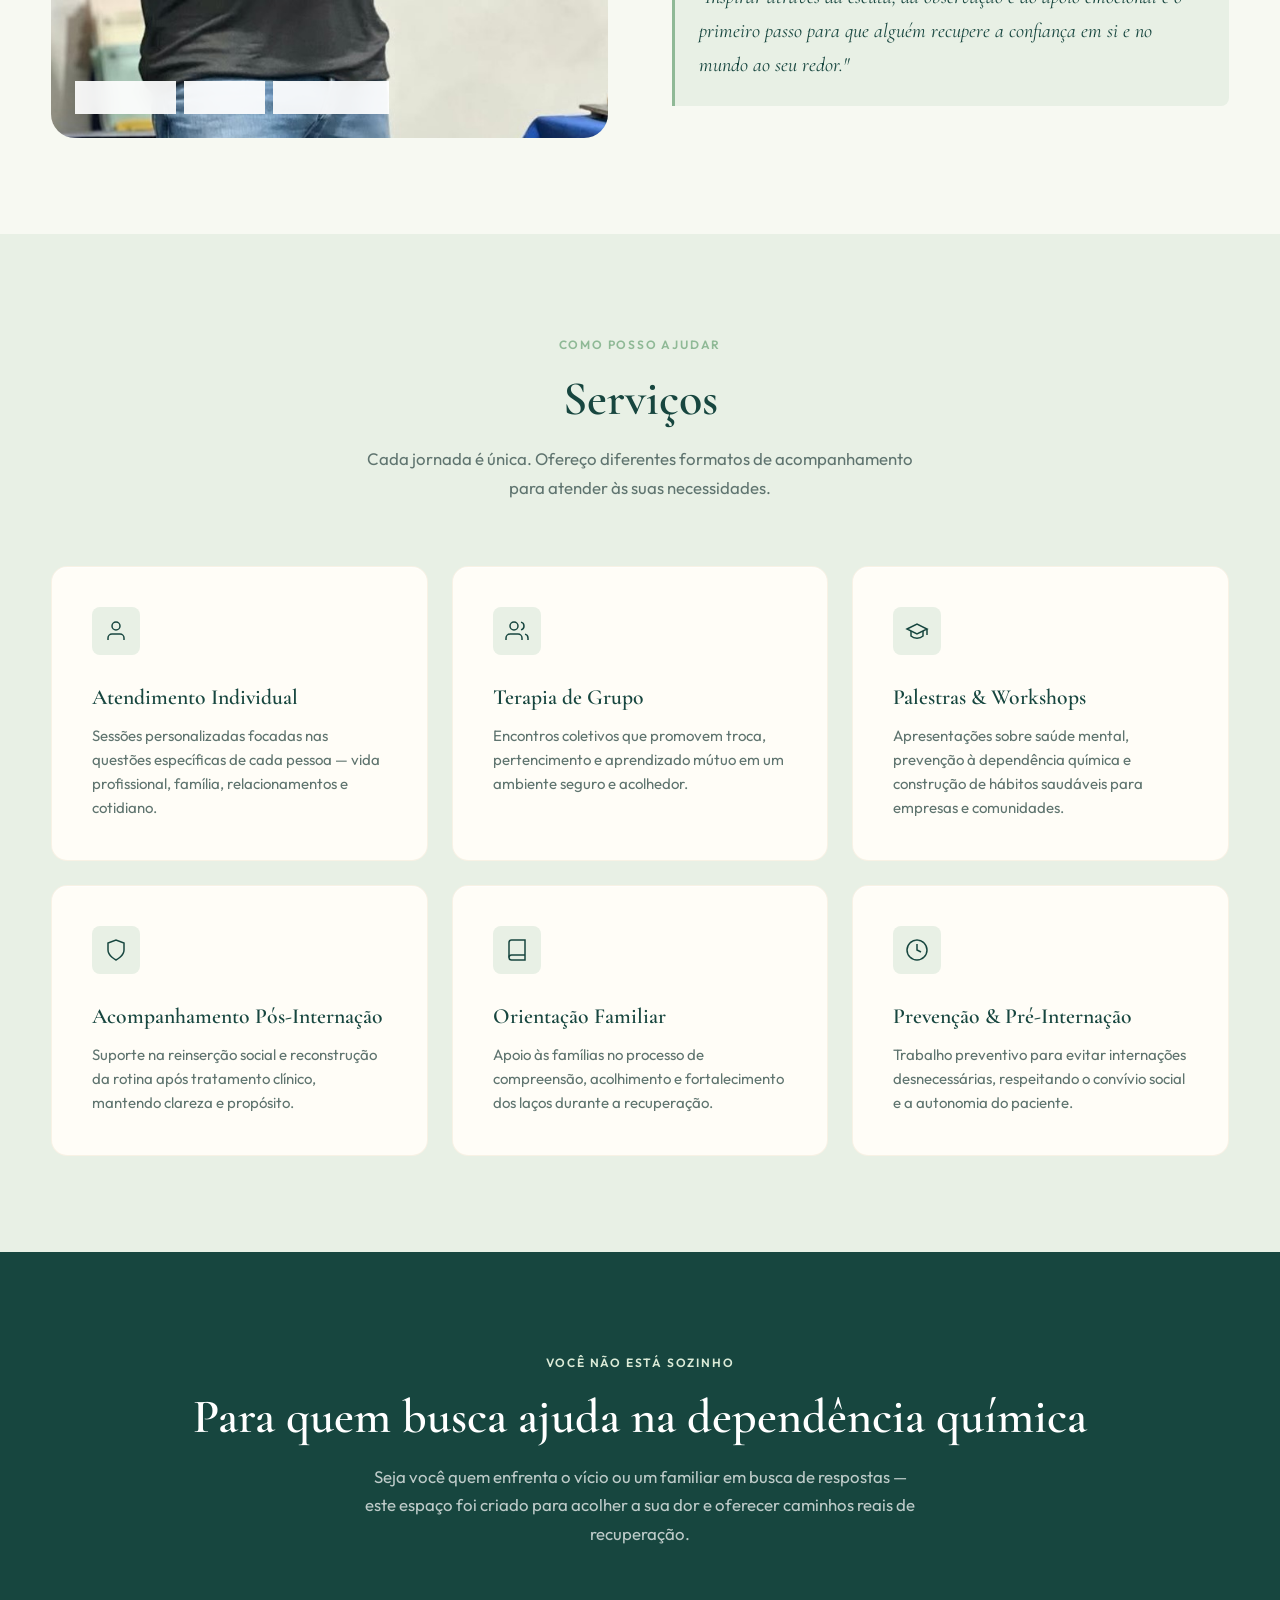
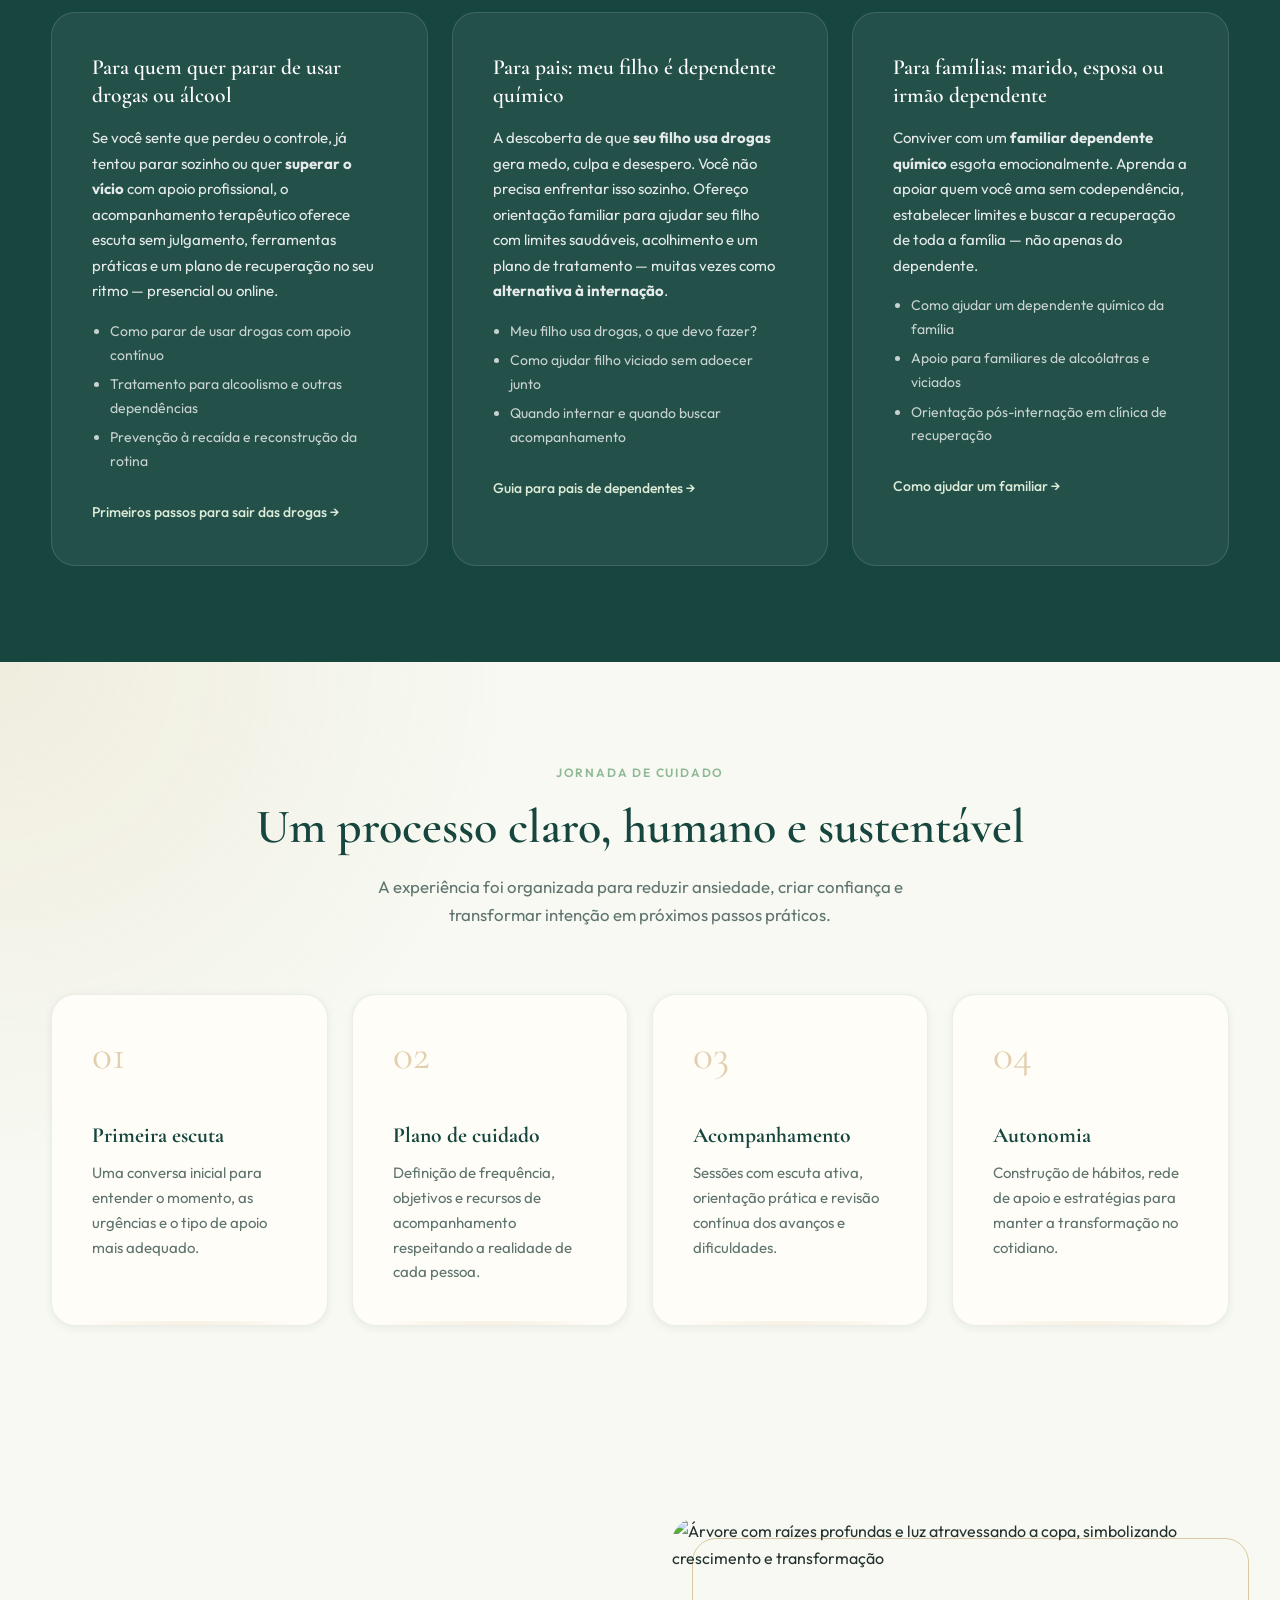
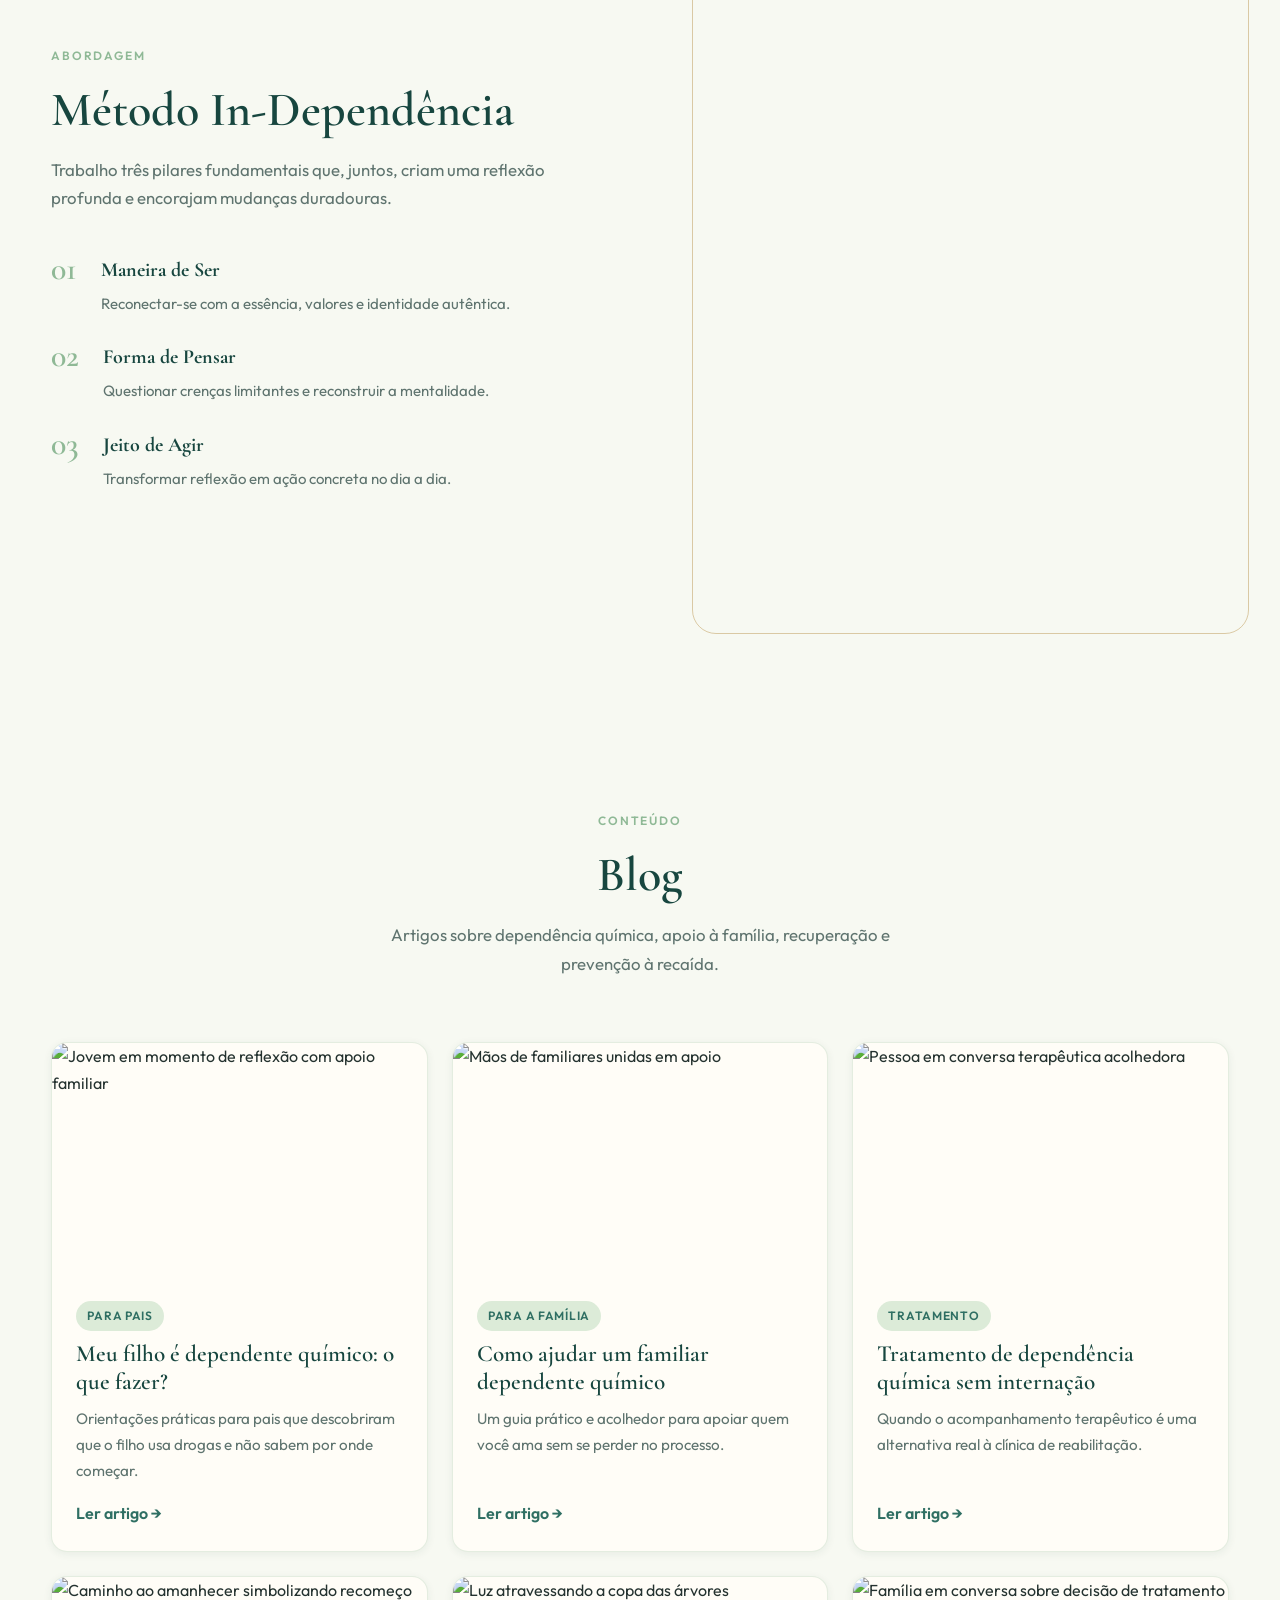
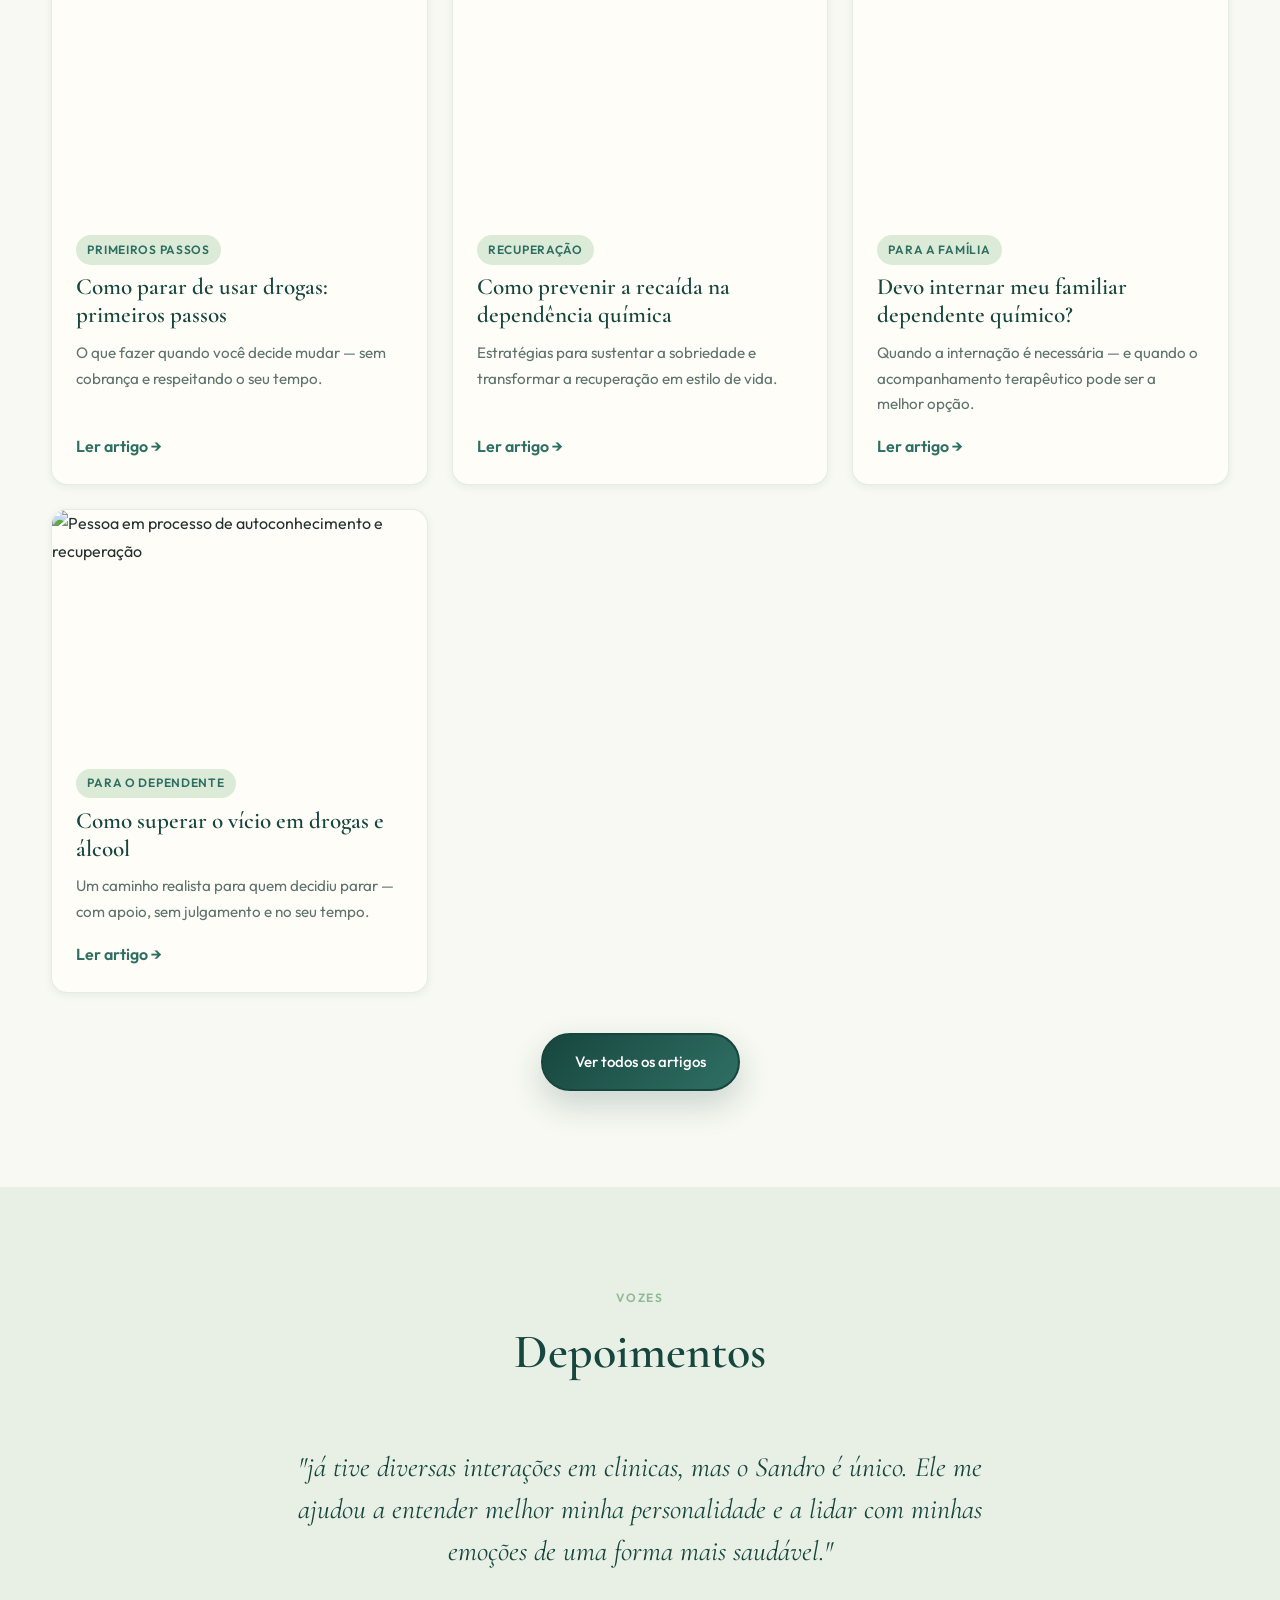
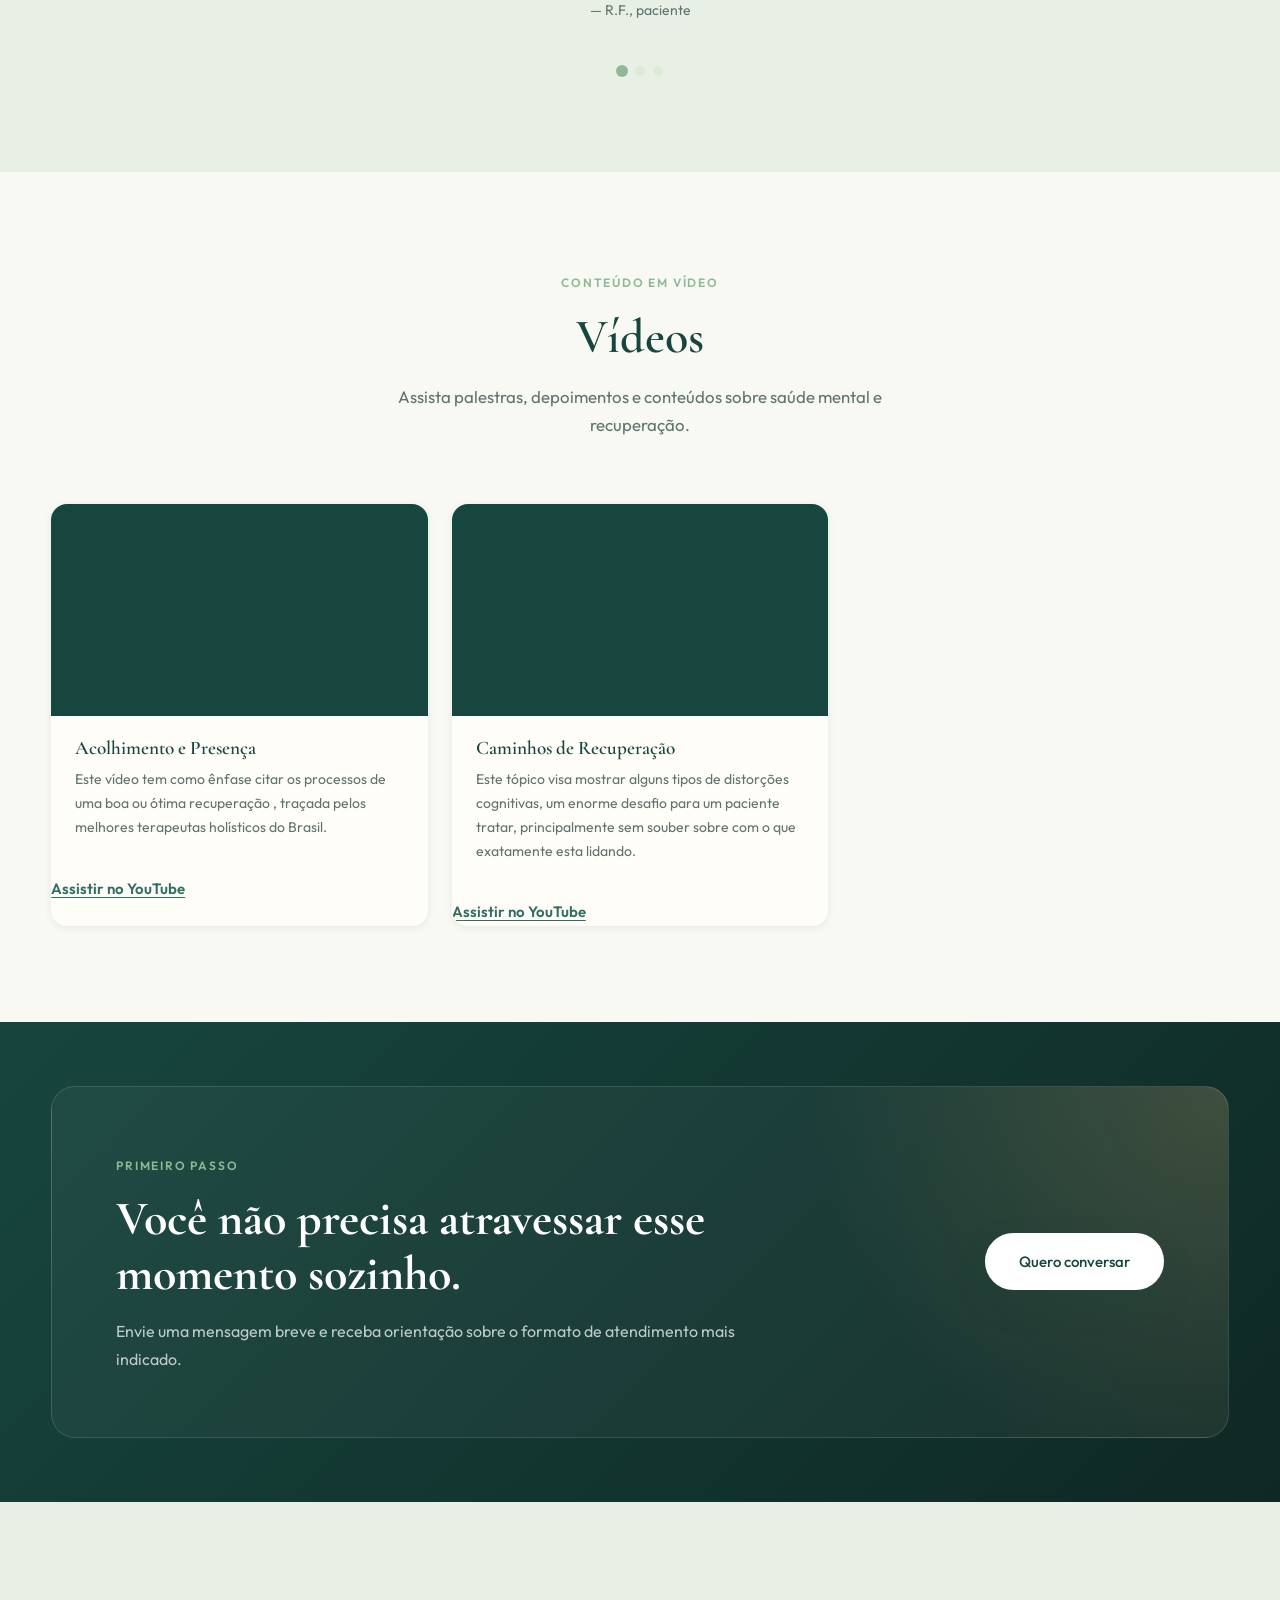
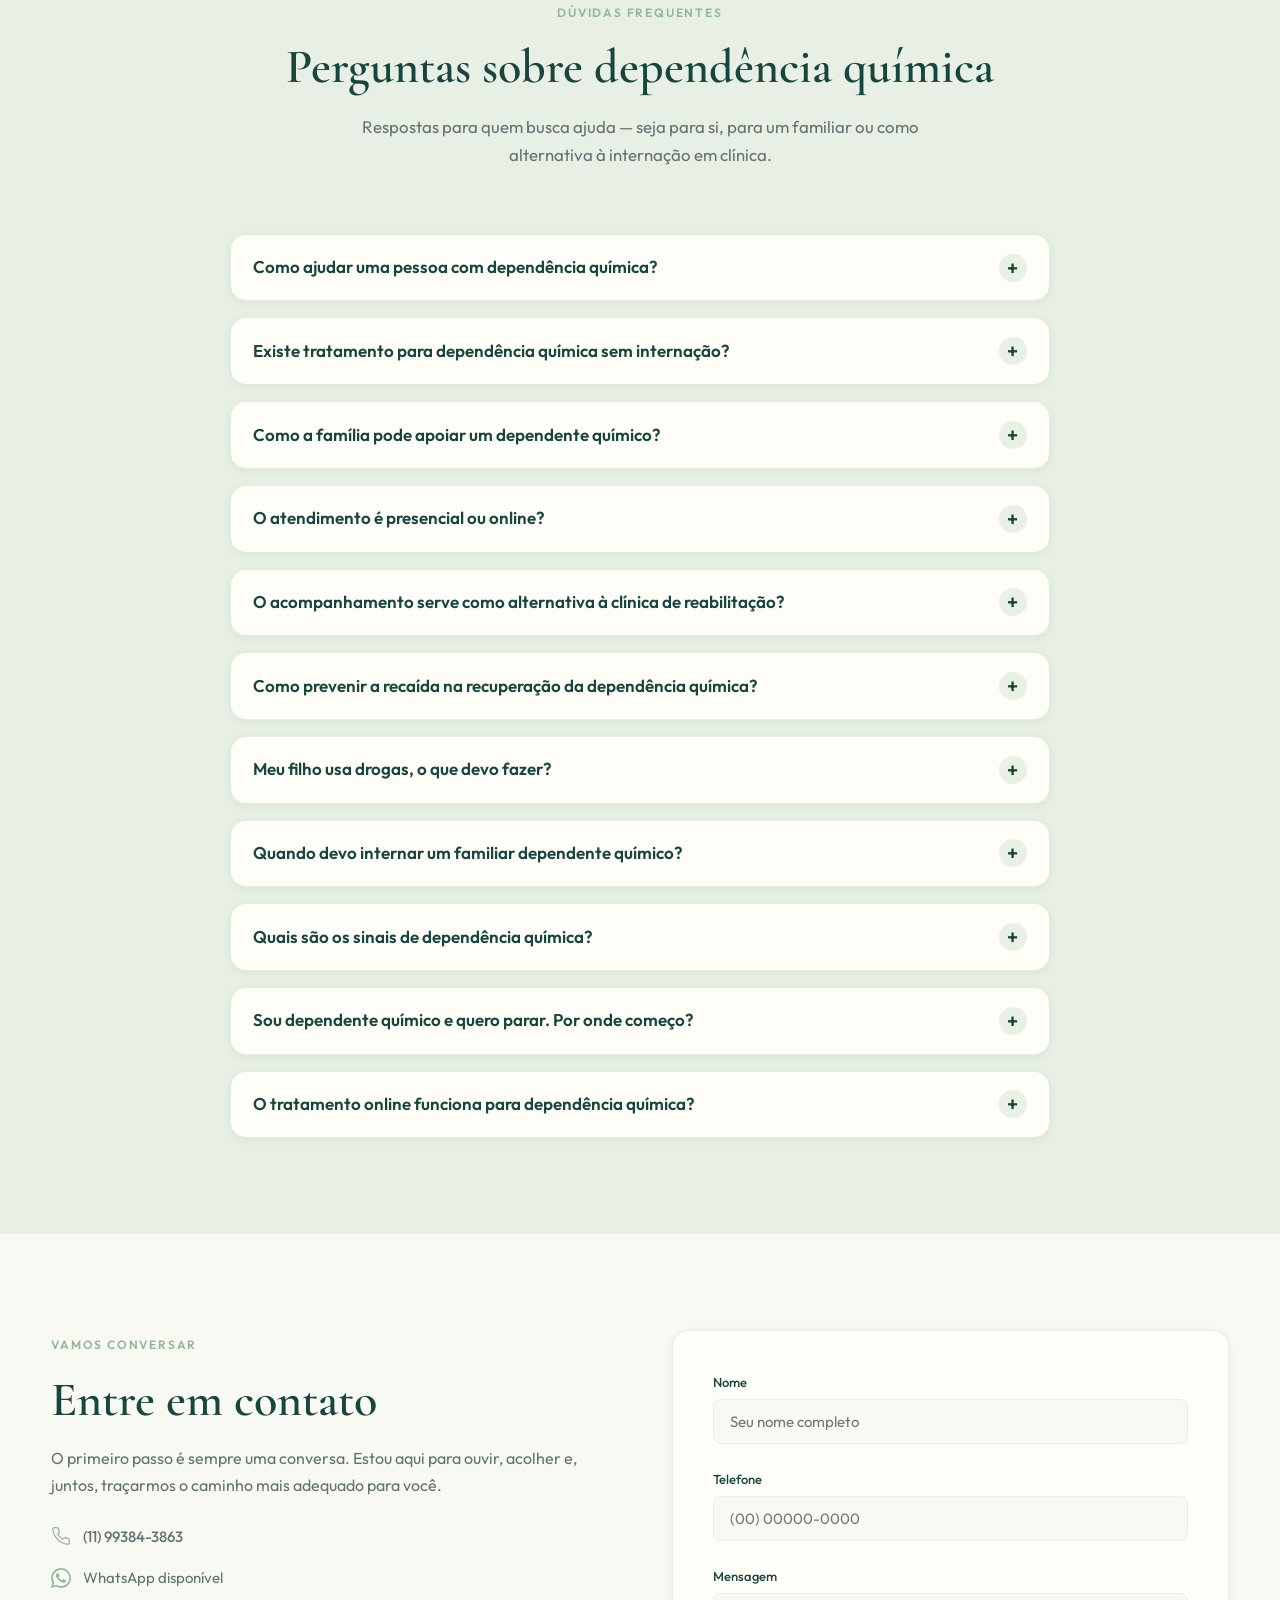
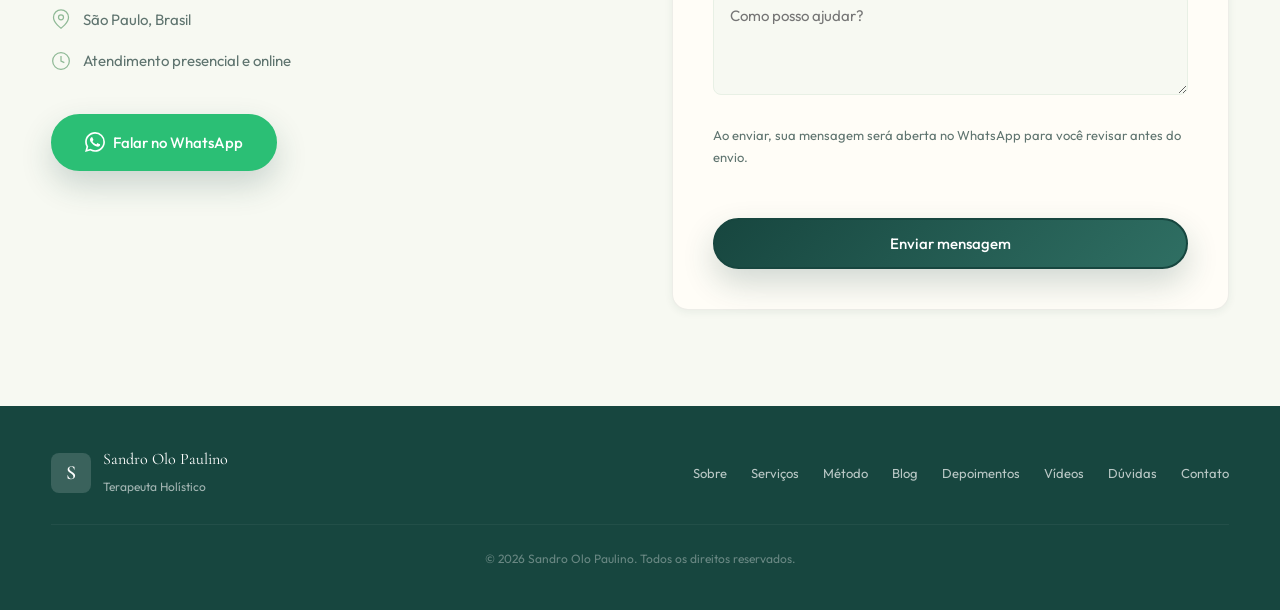
==== commit 4f4254fd: "Atualiza URLs canônicas e SEO para sitesandroolopaulino.onrender.com. Substitui referências ao domín" ====
--- a/index.html
+++ b/index.html
@@ -1,4 +1,4 @@
-<!DOCTYPE html>
+﻿<!DOCTYPE html>
 <html lang="pt-BR">
 <head>
   <meta charset="UTF-8">
@@ -11,8 +11,8 @@
   <meta name="theme-color" content="#17463f">
   <meta name="geo.region" content="BR-SP">
   <meta name="geo.placename" content="São Paulo">
-  <link rel="canonical" href="https://www.sandroolopaulino.com.br/">
-  <link rel="sitemap" type="application/xml" title="Sitemap" href="https://www.sandroolopaulino.com.br/sitemap.xml">
+  <link rel="canonical" href="https://sitesandroolopaulino.onrender.com/">
+  <link rel="sitemap" type="application/xml" title="Sitemap" href="https://sitesandroolopaulino.onrender.com/sitemap.xml">
 
   <!-- Google Search Console: cole o código de verificação no content="" (search.google.com/search-console) -->
   <meta name="google-site-verification" content="">
@@ -23,14 +23,14 @@
   <meta property="og:site_name" content="Sandro Olo Paulino — Terapeuta Holístico">
   <meta property="og:title" content="Dependência Química: Tratamento para Você e sua Família | Sandro Olo Paulino">
   <meta property="og:description" content="Ajuda para quem quer sair das drogas e para famílias que buscam recuperar um filho ou familiar dependente químico. Atendimento humanizado, presencial e online.">
-  <meta property="og:url" content="https://www.sandroolopaulino.com.br/">
-  <meta property="og:image" content="https://www.sandroolopaulino.com.br/imagens/sandro.jpg">
+  <meta property="og:url" content="https://sitesandroolopaulino.onrender.com/">
+  <meta property="og:image" content="https://sitesandroolopaulino.onrender.com/imagens/sandro.jpg">
 
   <!-- Twitter -->
   <meta name="twitter:card" content="summary_large_image">
   <meta name="twitter:title" content="Dependência Química: Tratamento para Você e sua Família | Sandro Olo Paulino">
   <meta name="twitter:description" content="Ajuda para dependentes químicos e famílias. Tratamento humanizado, presencial e online — alternativa à internação.">
-  <meta name="twitter:image" content="https://www.sandroolopaulino.com.br/imagens/sandro.jpg">
+  <meta name="twitter:image" content="https://sitesandroolopaulino.onrender.com/imagens/sandro.jpg">
   <link rel="preconnect" href="https://fonts.googleapis.com">
   <link rel="preconnect" href="https://fonts.gstatic.com" crossorigin>
   <link href="https://fonts.googleapis.com/css2?family=Cormorant+Garamond:ital,wght@0,400;0,600;1,400&family=Outfit:wght@300;400;500;600&display=swap" rel="stylesheet">
@@ -42,21 +42,21 @@
     "@graph": [
       {
         "@type": "WebSite",
-        "@id": "https://www.sandroolopaulino.com.br/#website",
-        "url": "https://www.sandroolopaulino.com.br/",
+        "@id": "https://sitesandroolopaulino.onrender.com/#website",
+        "url": "https://sitesandroolopaulino.onrender.com/",
         "name": "Sandro Olo Paulino — Terapeuta Holístico",
         "description": "Tratamento de dependência química para dependentes e familiares. Atendimento presencial em São Paulo e online em todo o Brasil.",
         "inLanguage": "pt-BR",
-        "publisher": { "@id": "https://www.sandroolopaulino.com.br/#sandro" }
+        "publisher": { "@id": "https://sitesandroolopaulino.onrender.com/#sandro" }
       },
       {
         "@type": ["ProfessionalService", "MedicalBusiness"],
-        "@id": "https://www.sandroolopaulino.com.br/#business",
+        "@id": "https://sitesandroolopaulino.onrender.com/#business",
         "name": "Sandro Olo Paulino — Terapeuta Holístico",
         "description": "Atendimento terapêutico em dependência química, alcoolismo, jogos, dependência emocional e outros vícios para dependentes e familiares, com acompanhamento humanizado presencial e online, como alternativa ao isolamento da internação.",
-        "url": "https://www.sandroolopaulino.com.br/",
+        "url": "https://sitesandroolopaulino.onrender.com/",
         "telephone": "+5511993843863",
-        "image": "https://www.sandroolopaulino.com.br/imagens/sandro.jpg",
+        "image": "https://sitesandroolopaulino.onrender.com/imagens/sandro.jpg",
         "priceRange": "$$",
         "medicalSpecialty": "Psychiatric",
         "areaServed": [
@@ -88,7 +88,7 @@
         ],
         "availableLanguage": "Portuguese",
         "sameAs": ["https://www.youtube.com/@sandroolopaulino8432"],
-        "founder": { "@id": "https://www.sandroolopaulino.com.br/#sandro" },
+        "founder": { "@id": "https://sitesandroolopaulino.onrender.com/#sandro" },
         "contactPoint": {
           "@type": "ContactPoint",
           "telephone": "+5511993843863",
@@ -99,12 +99,12 @@
       },
       {
         "@type": "Person",
-        "@id": "https://www.sandroolopaulino.com.br/#sandro",
+        "@id": "https://sitesandroolopaulino.onrender.com/#sandro",
         "name": "Sandro Olo Paulino",
         "jobTitle": "Terapeuta Holístico",
         "description": "Terapeuta holístico que acompanha pessoas na recuperação da dependências e oferece apoio às suas famílias.",
-        "url": "https://www.sandroolopaulino.com.br/",
-        "image": "https://www.sandroolopaulino.com.br/imagens/sandro.jpg",
+        "url": "https://sitesandroolopaulino.onrender.com/",
+        "image": "https://sitesandroolopaulino.onrender.com/imagens/sandro.jpg",
         "telephone": "+5511993843863",
         "knowsAbout": [
           "Dependência química",
@@ -117,7 +117,7 @@
       },
       {
         "@type": "FAQPage",
-        "@id": "https://www.sandroolopaulino.com.br/#faq",
+        "@id": "https://sitesandroolopaulino.onrender.com/#faq",
         "mainEntity": [
           {
             "@type": "Question",
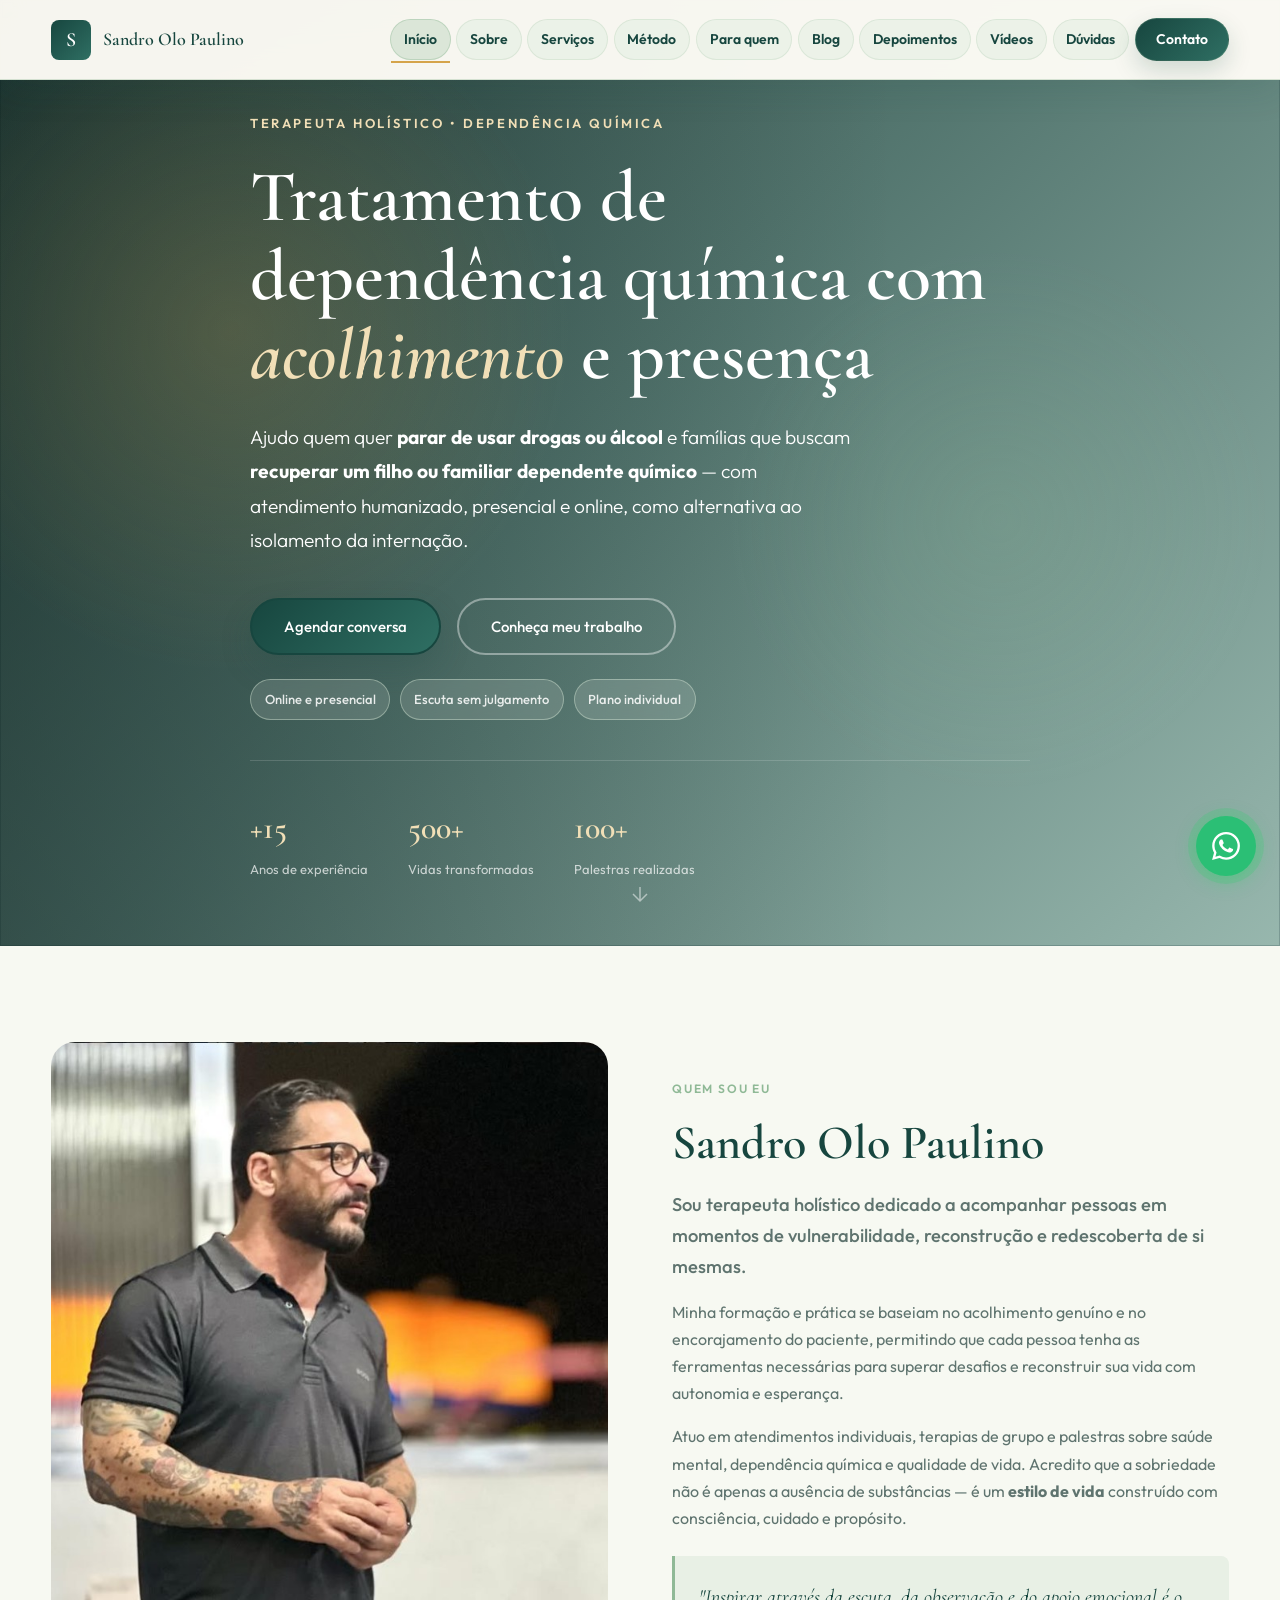
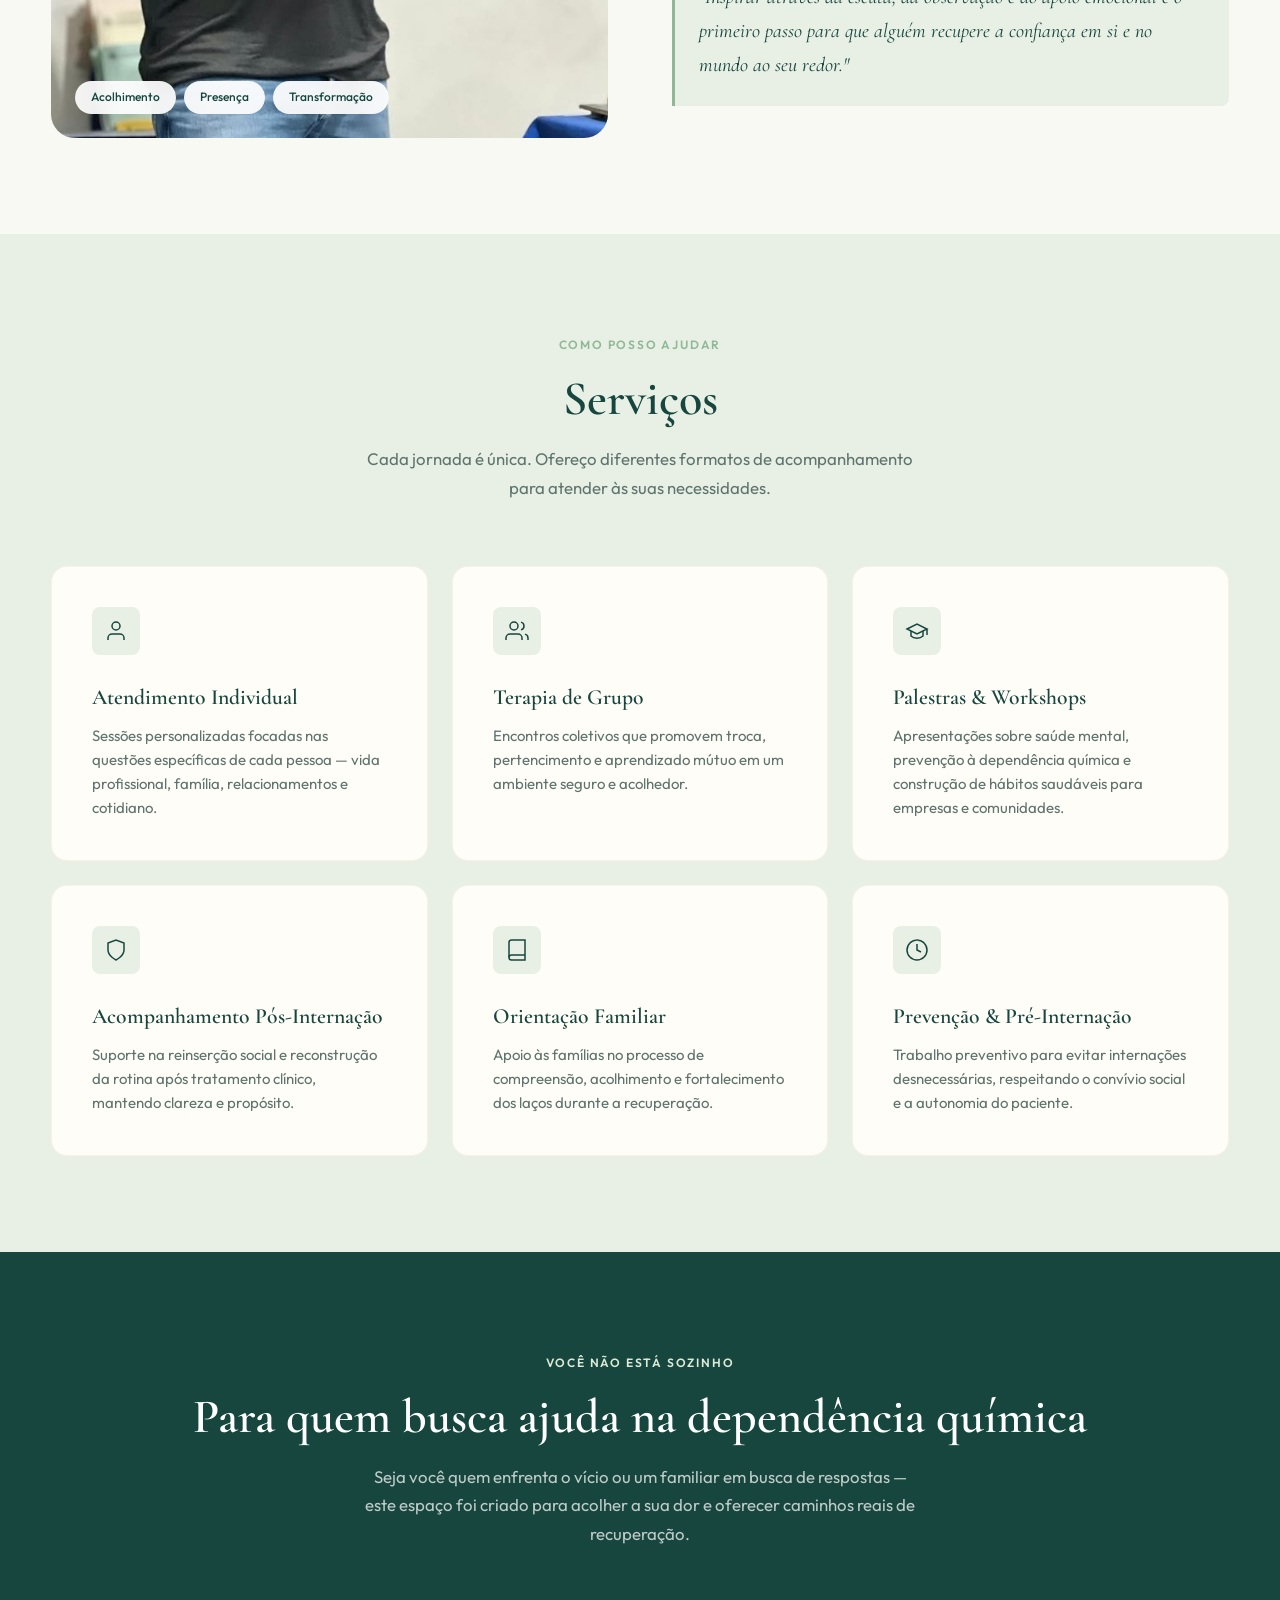
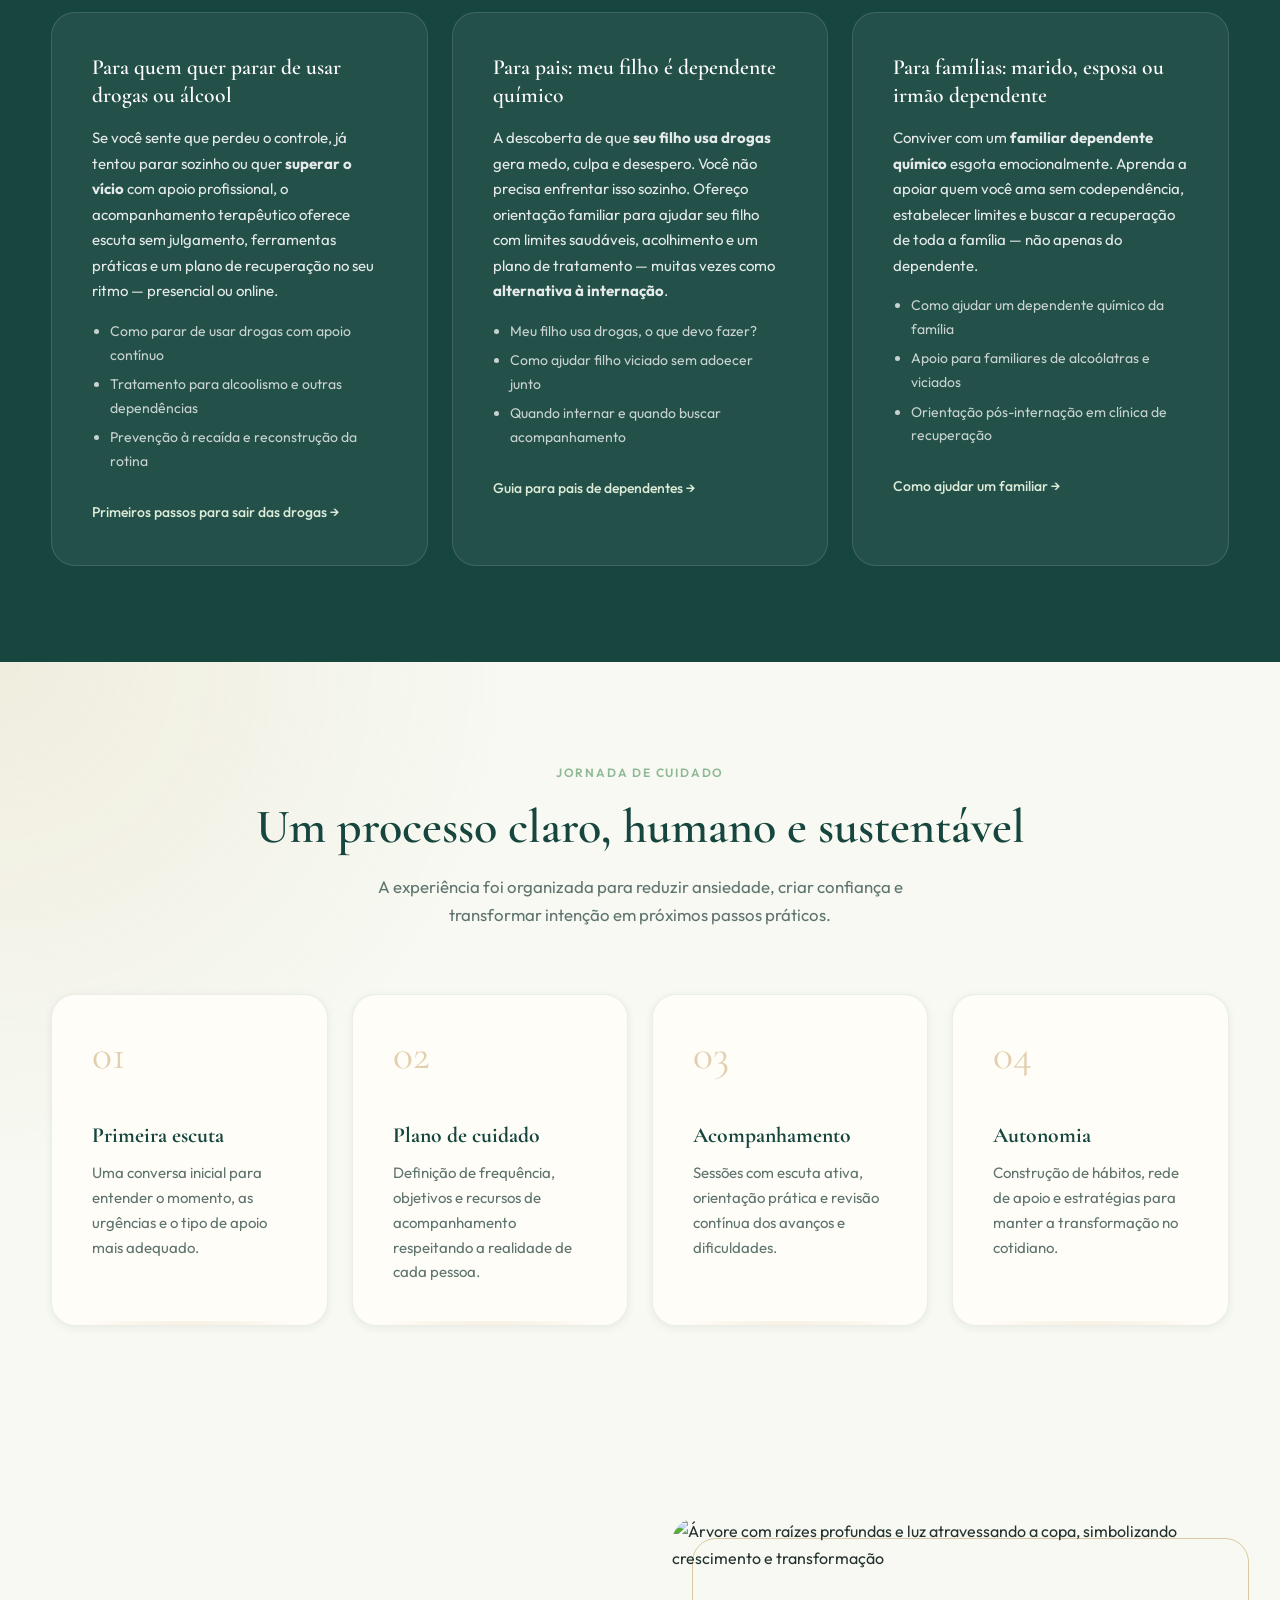
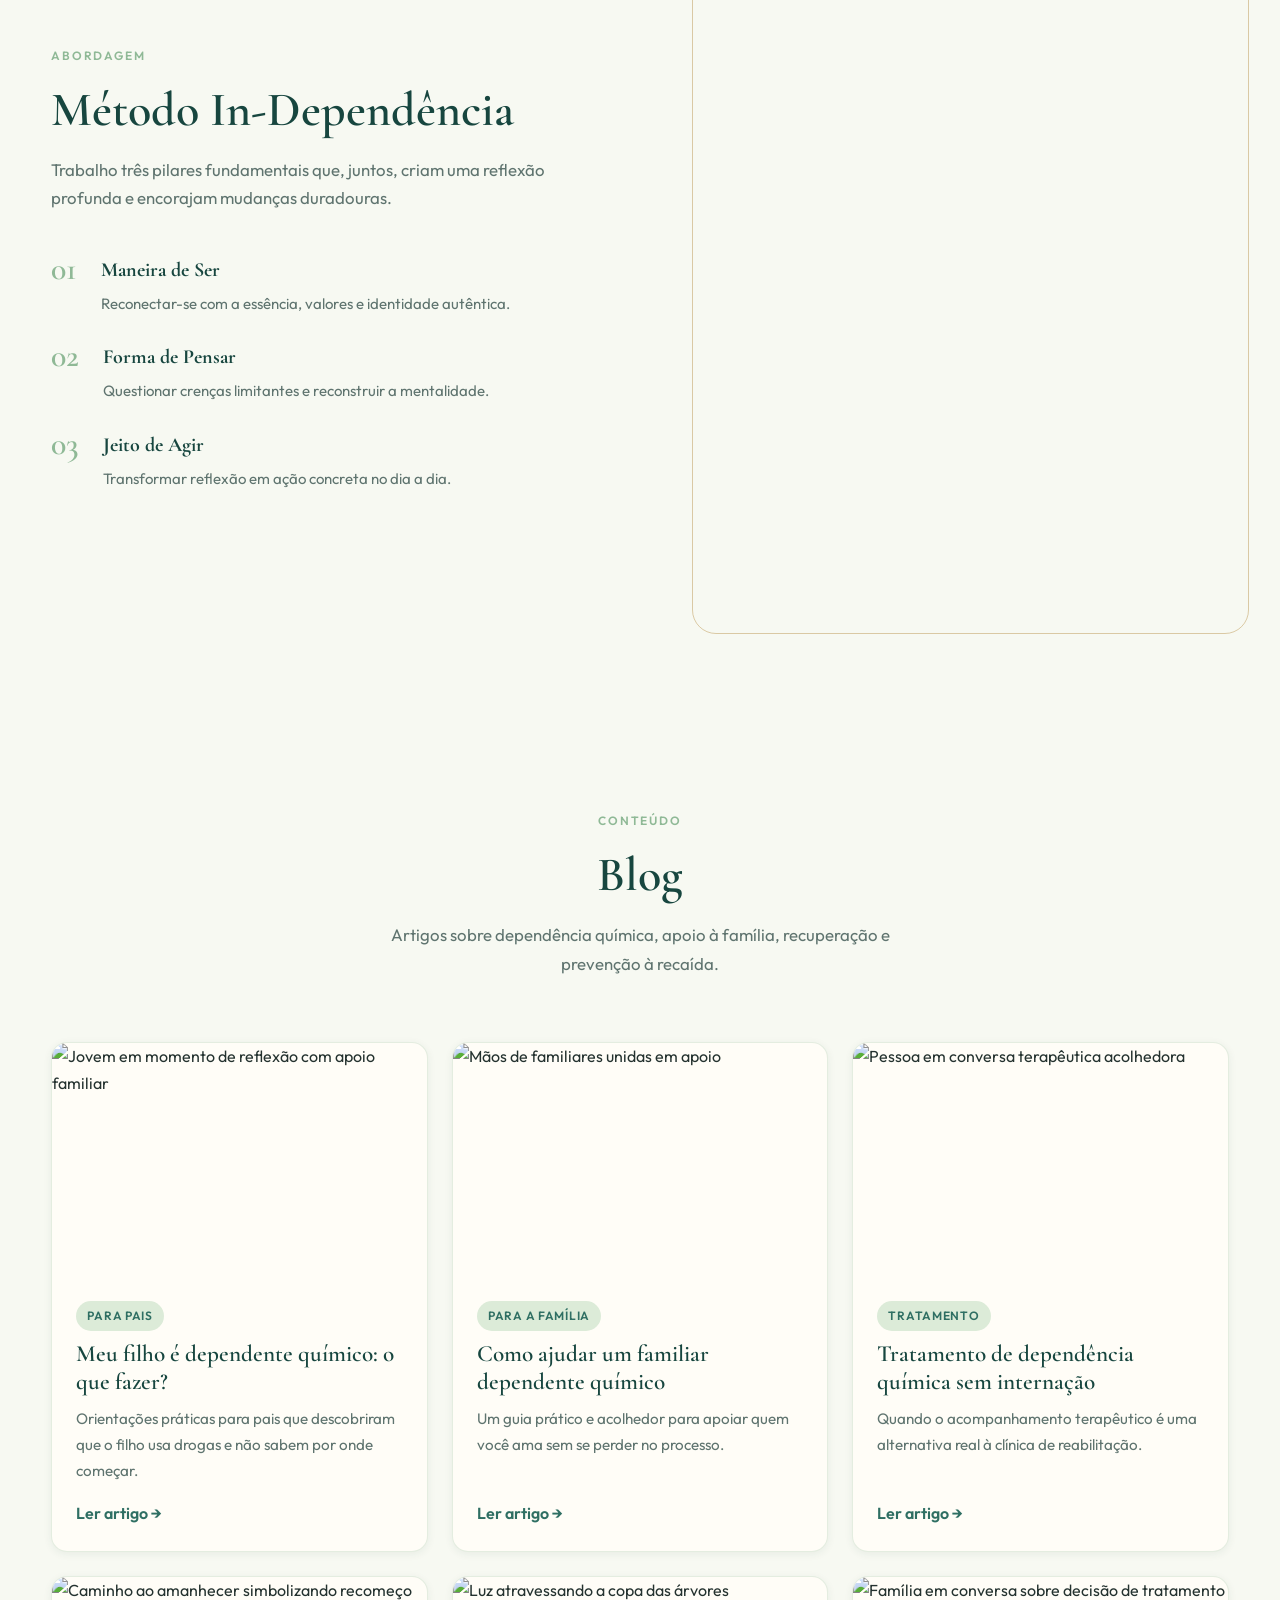
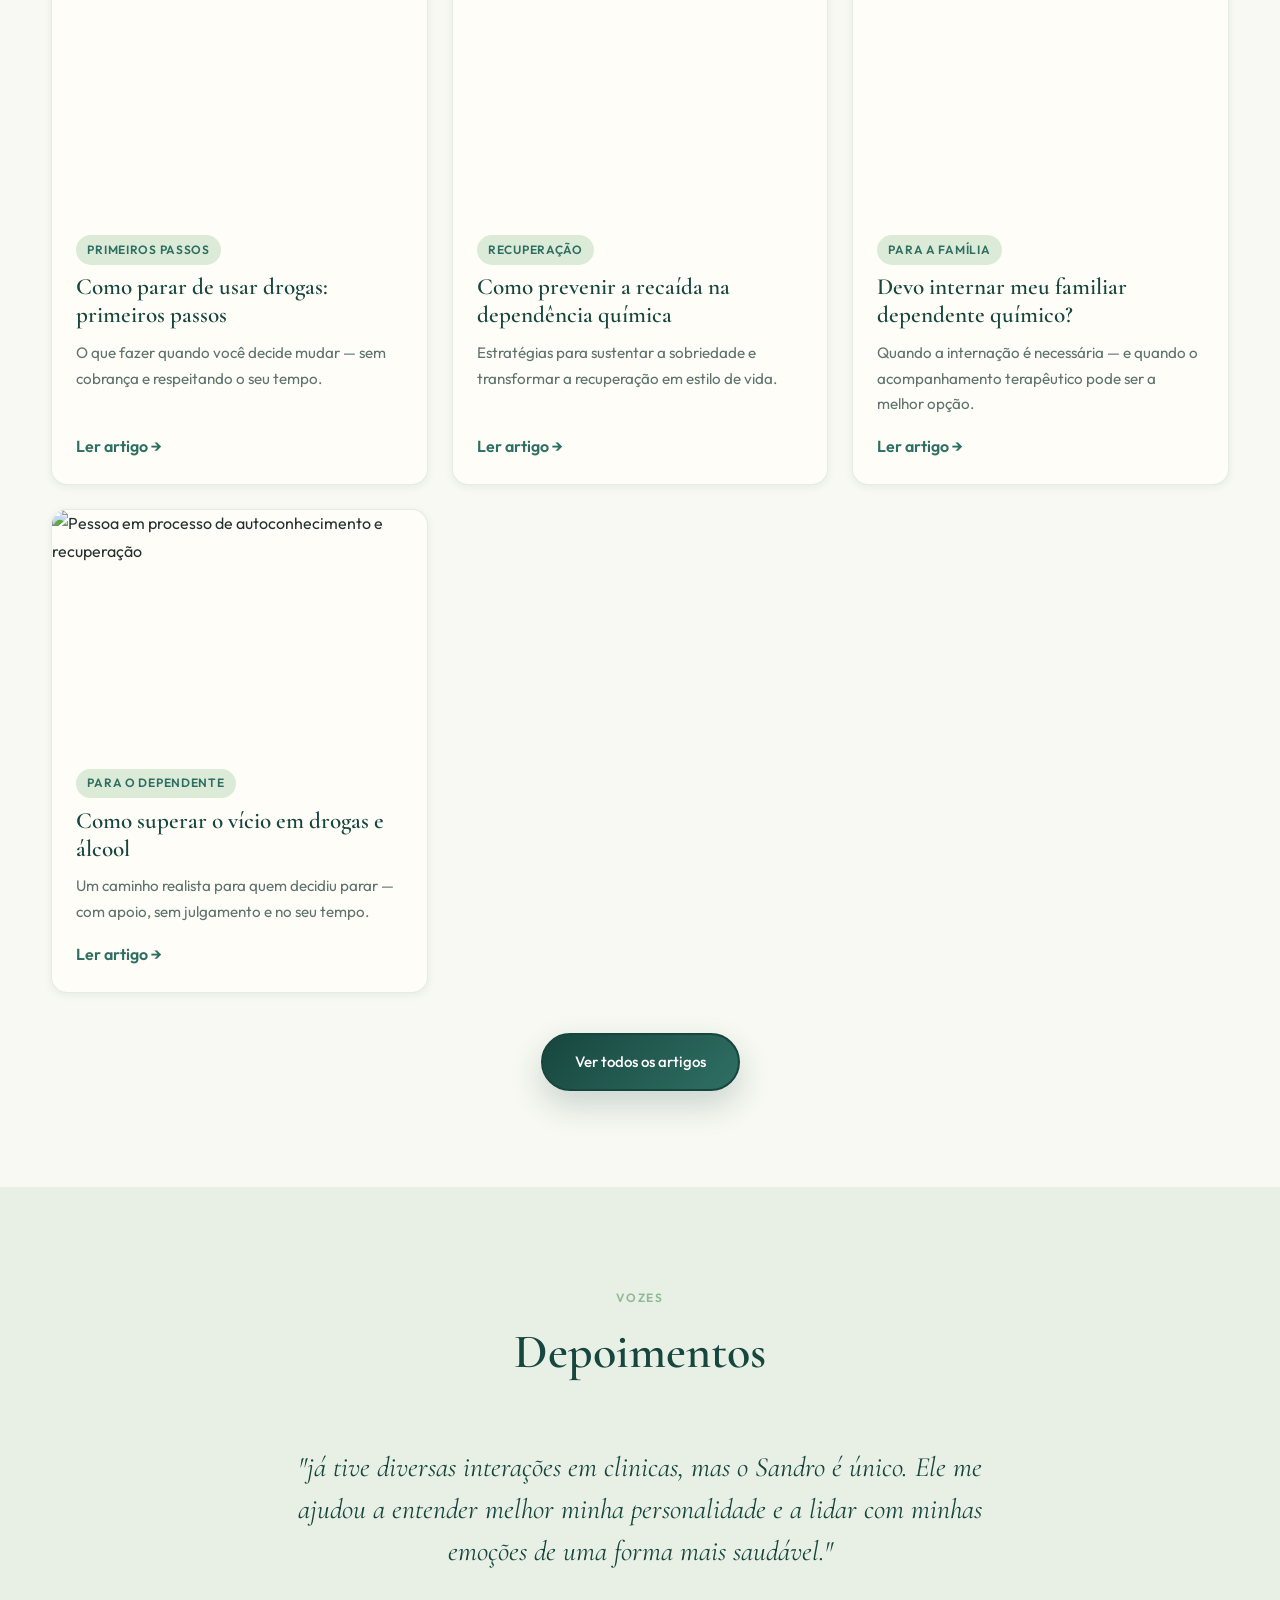
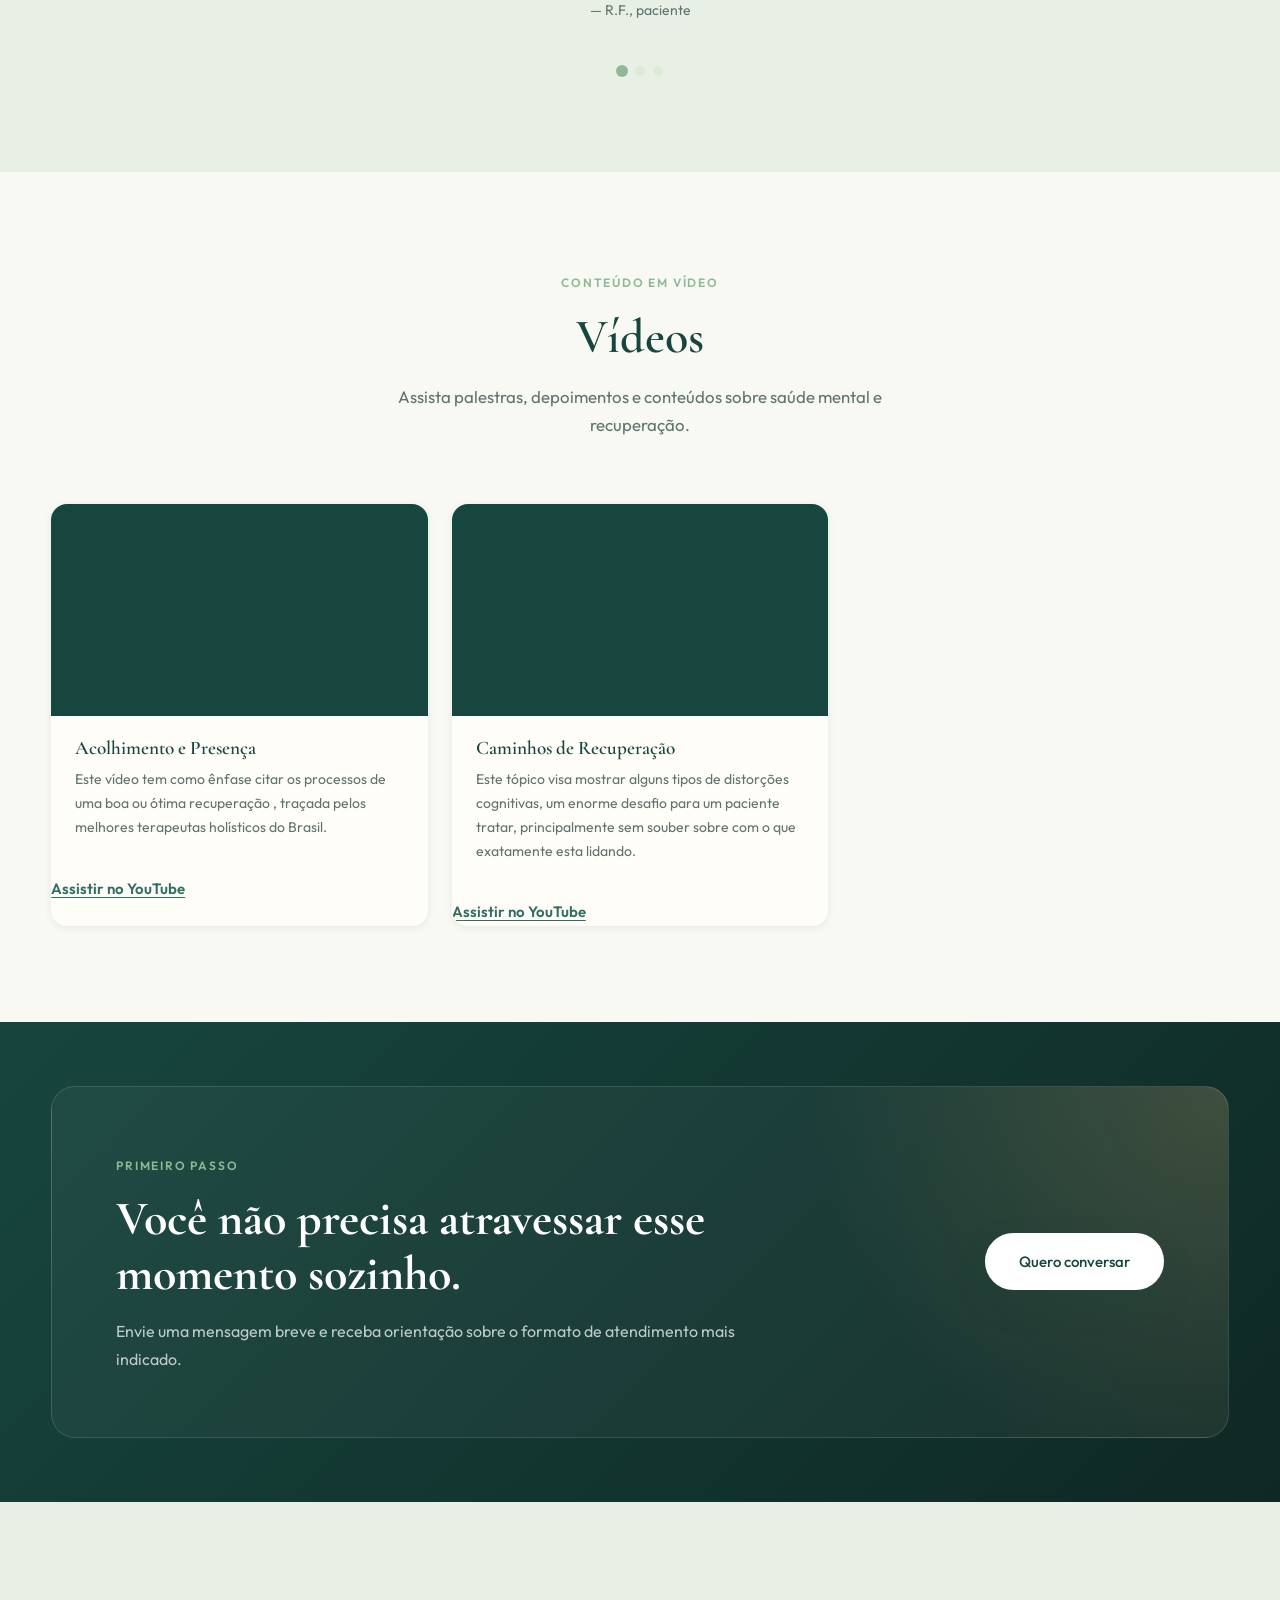
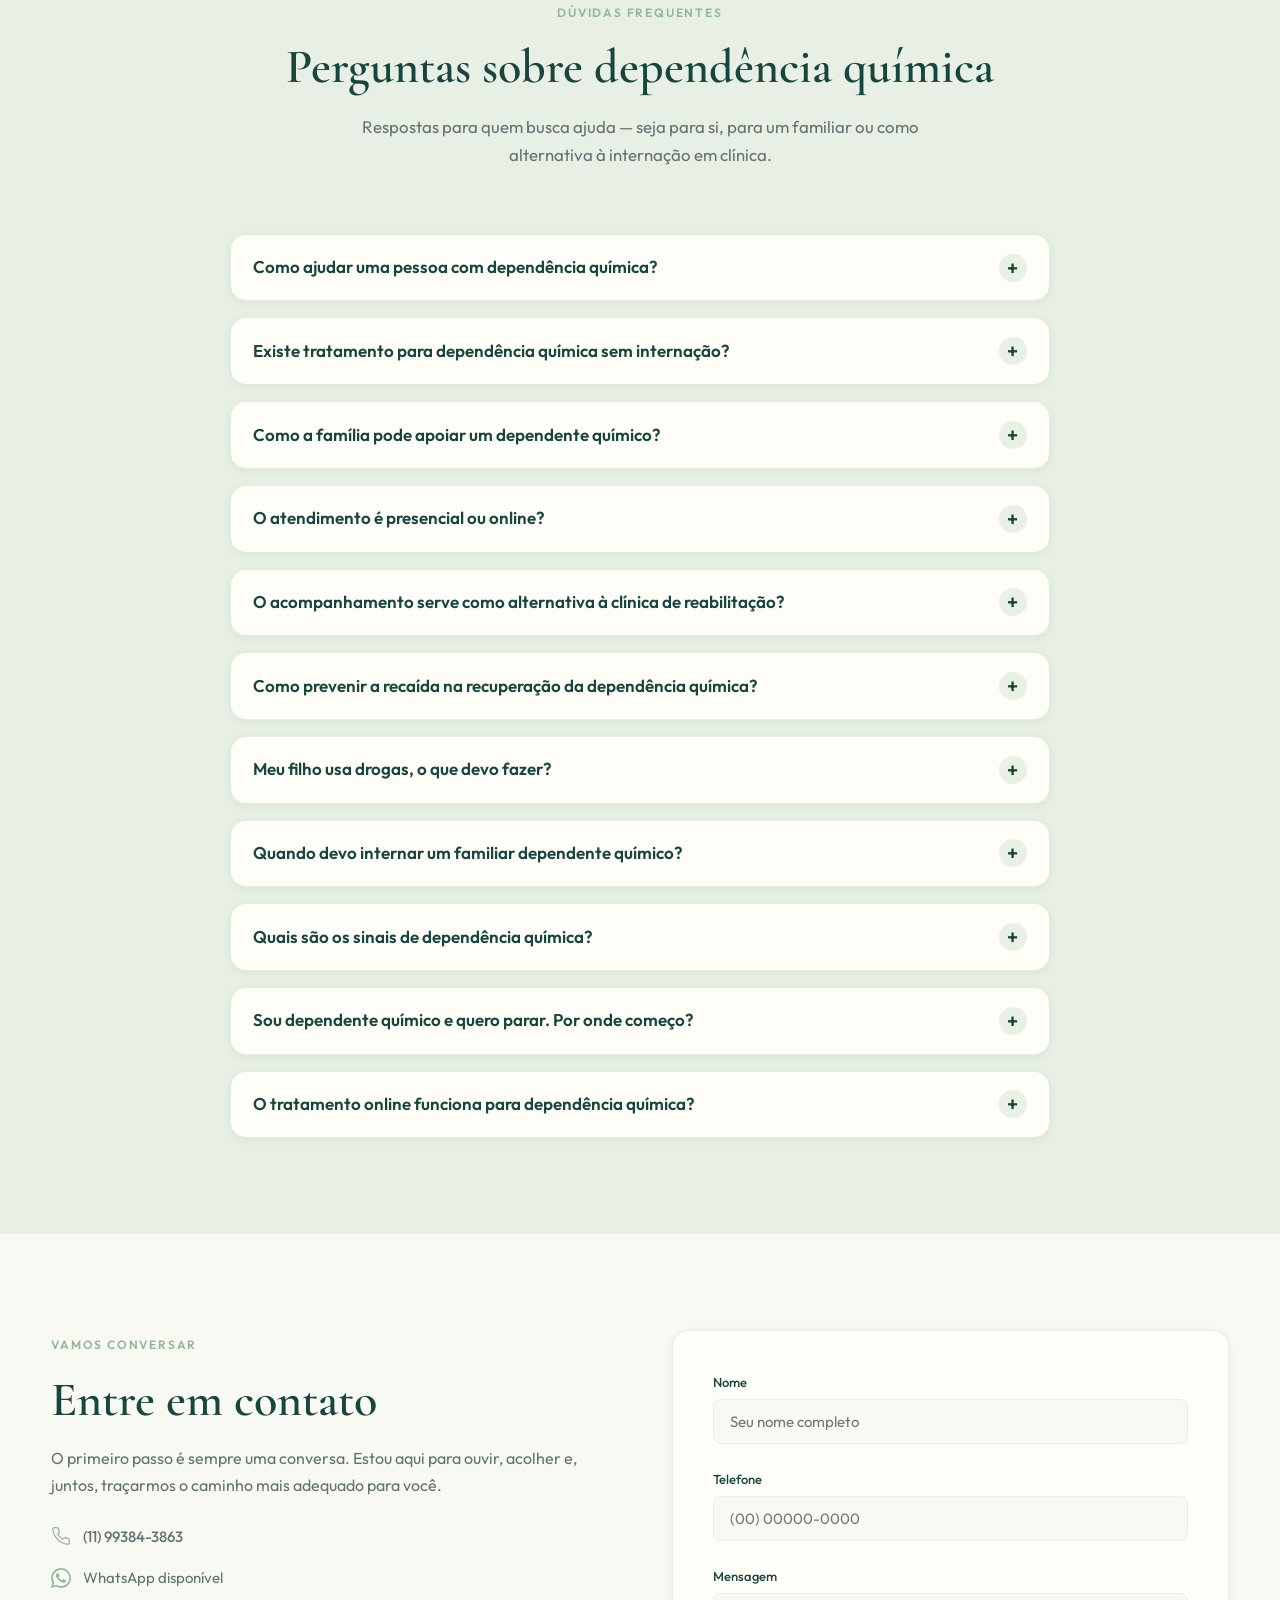
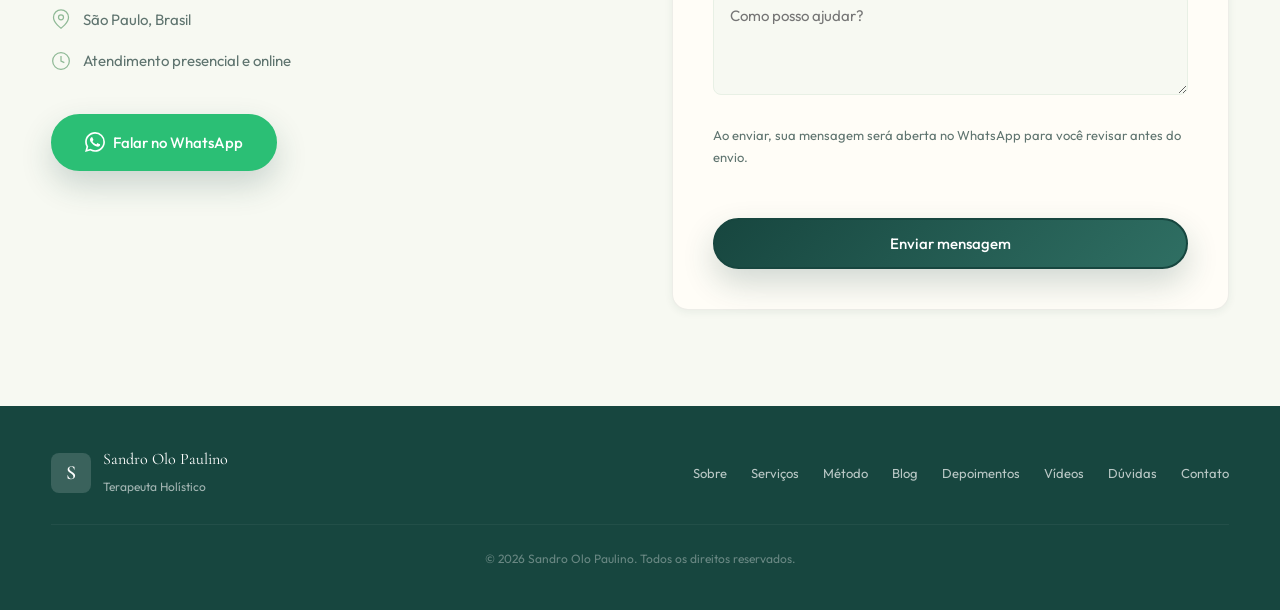
==== commit d3f75768: "Adiciona verificação do Search Console e atualiza sitemap. Inclui meta google-site-verification, pri" ====
--- a/index.html
+++ b/index.html
@@ -15,7 +15,7 @@
   <link rel="sitemap" type="application/xml" title="Sitemap" href="https://sitesandroolopaulino.onrender.com/sitemap.xml">
 
   <!-- Google Search Console: cole o código de verificação no content="" (search.google.com/search-console) -->
-  <meta name="google-site-verification" content="">
+  <meta name="google-site-verification" content="iS_hHJwWJFTYFYCy8376aNp6LLrviqG8ZaxzSI-YeLU">
 
   <!-- Open Graph -->
   <meta property="og:locale" content="pt_BR">
